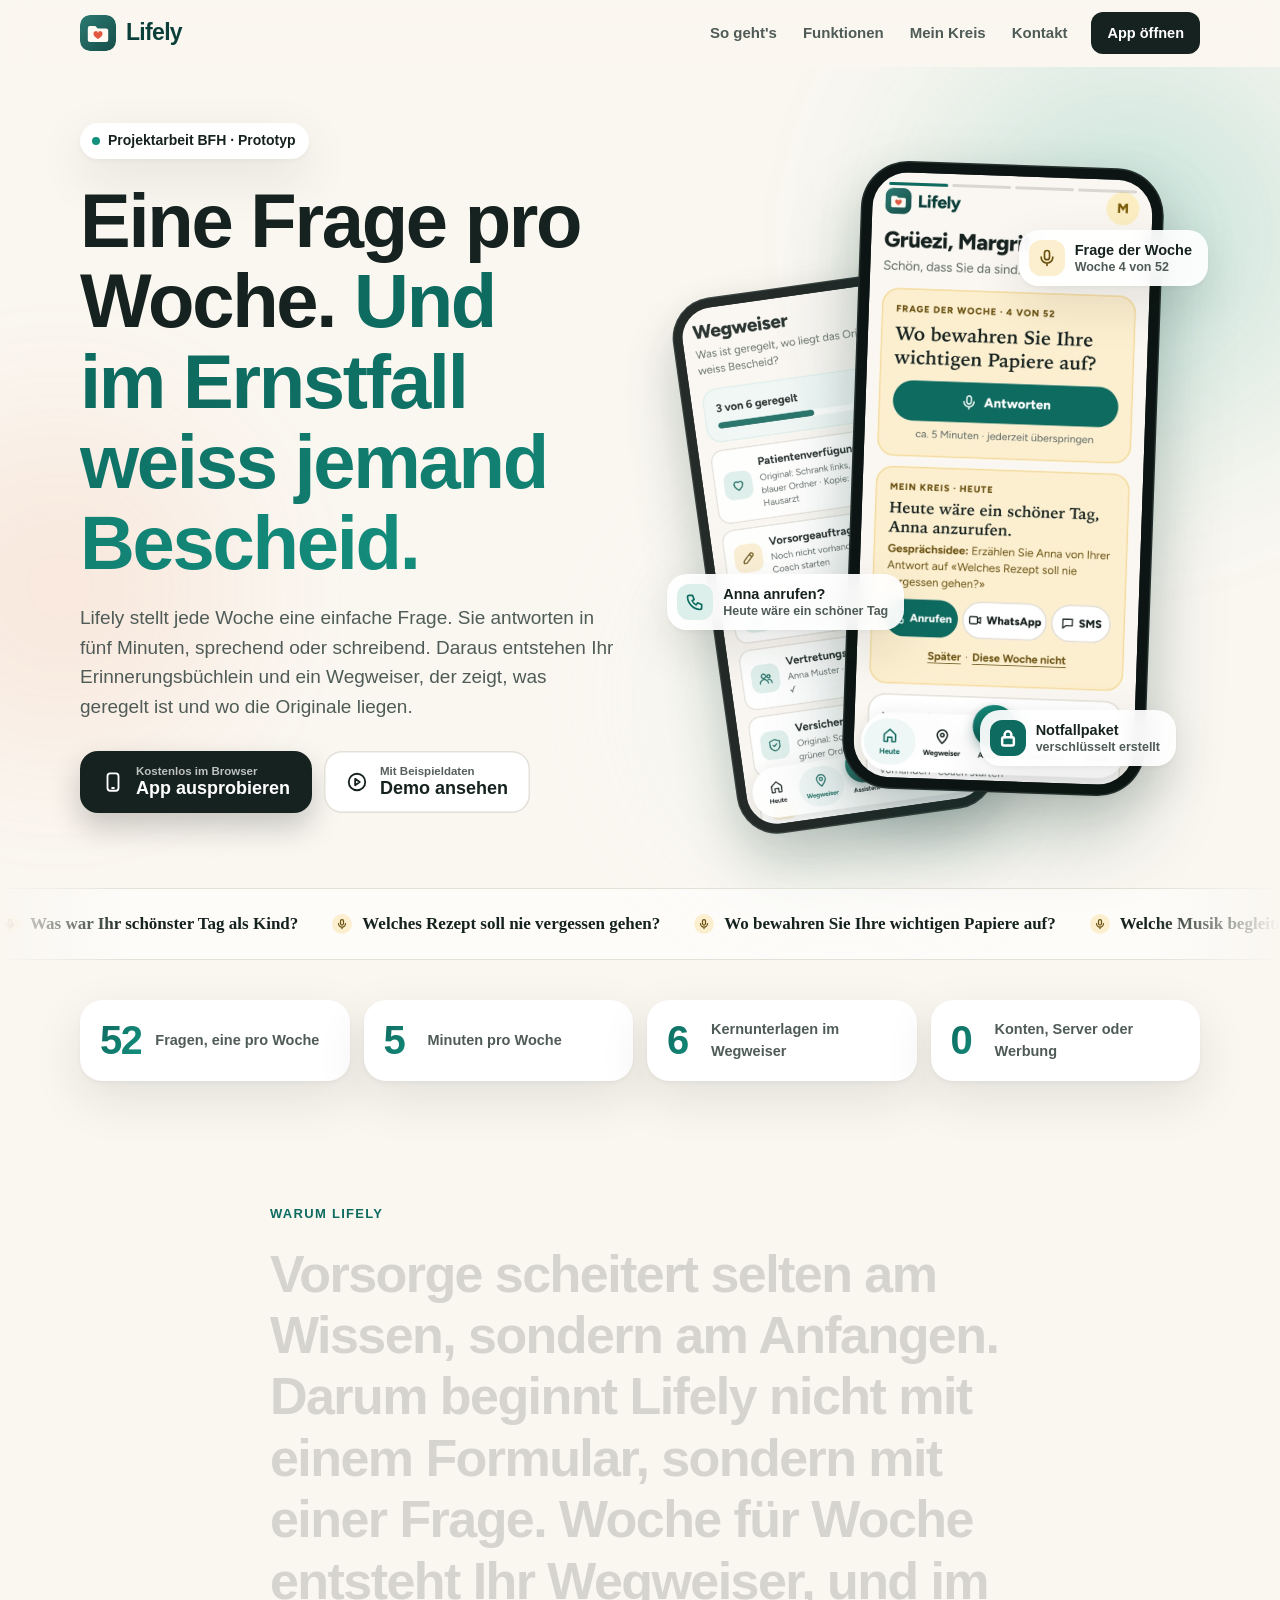
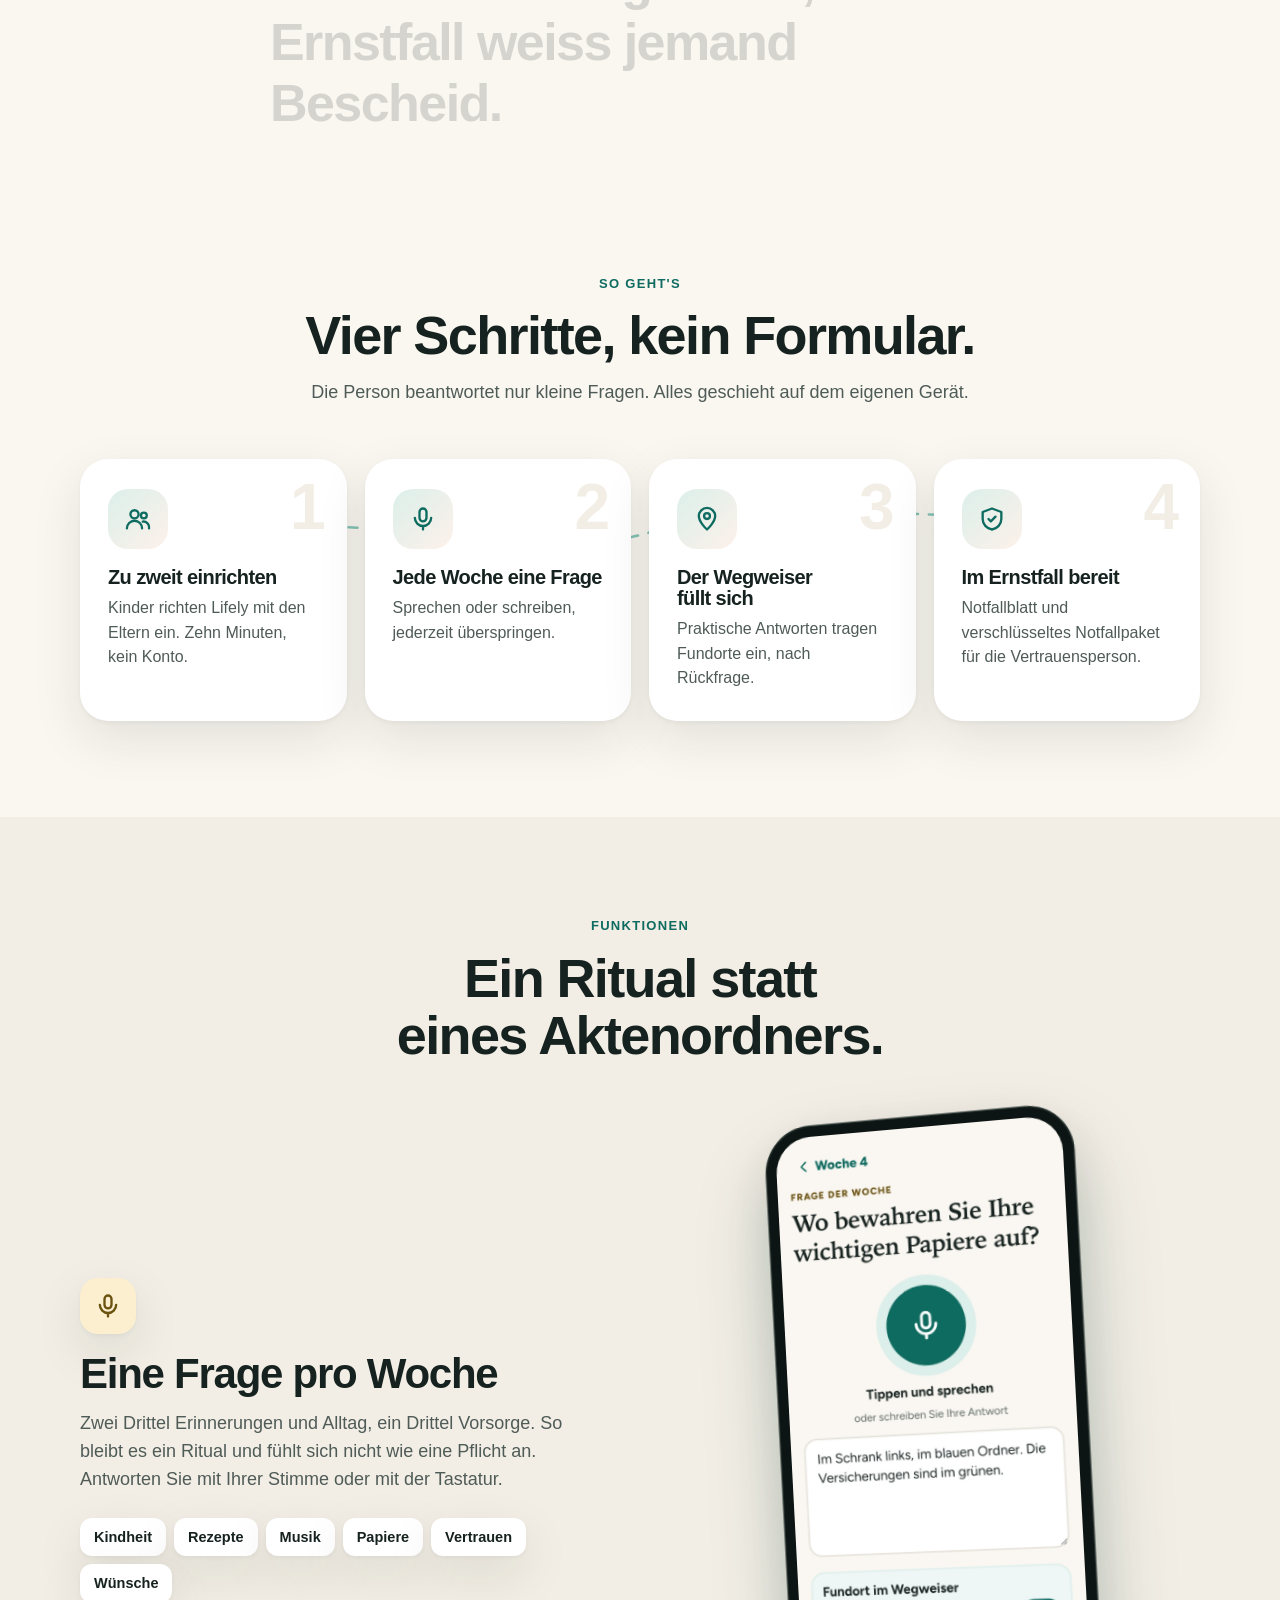
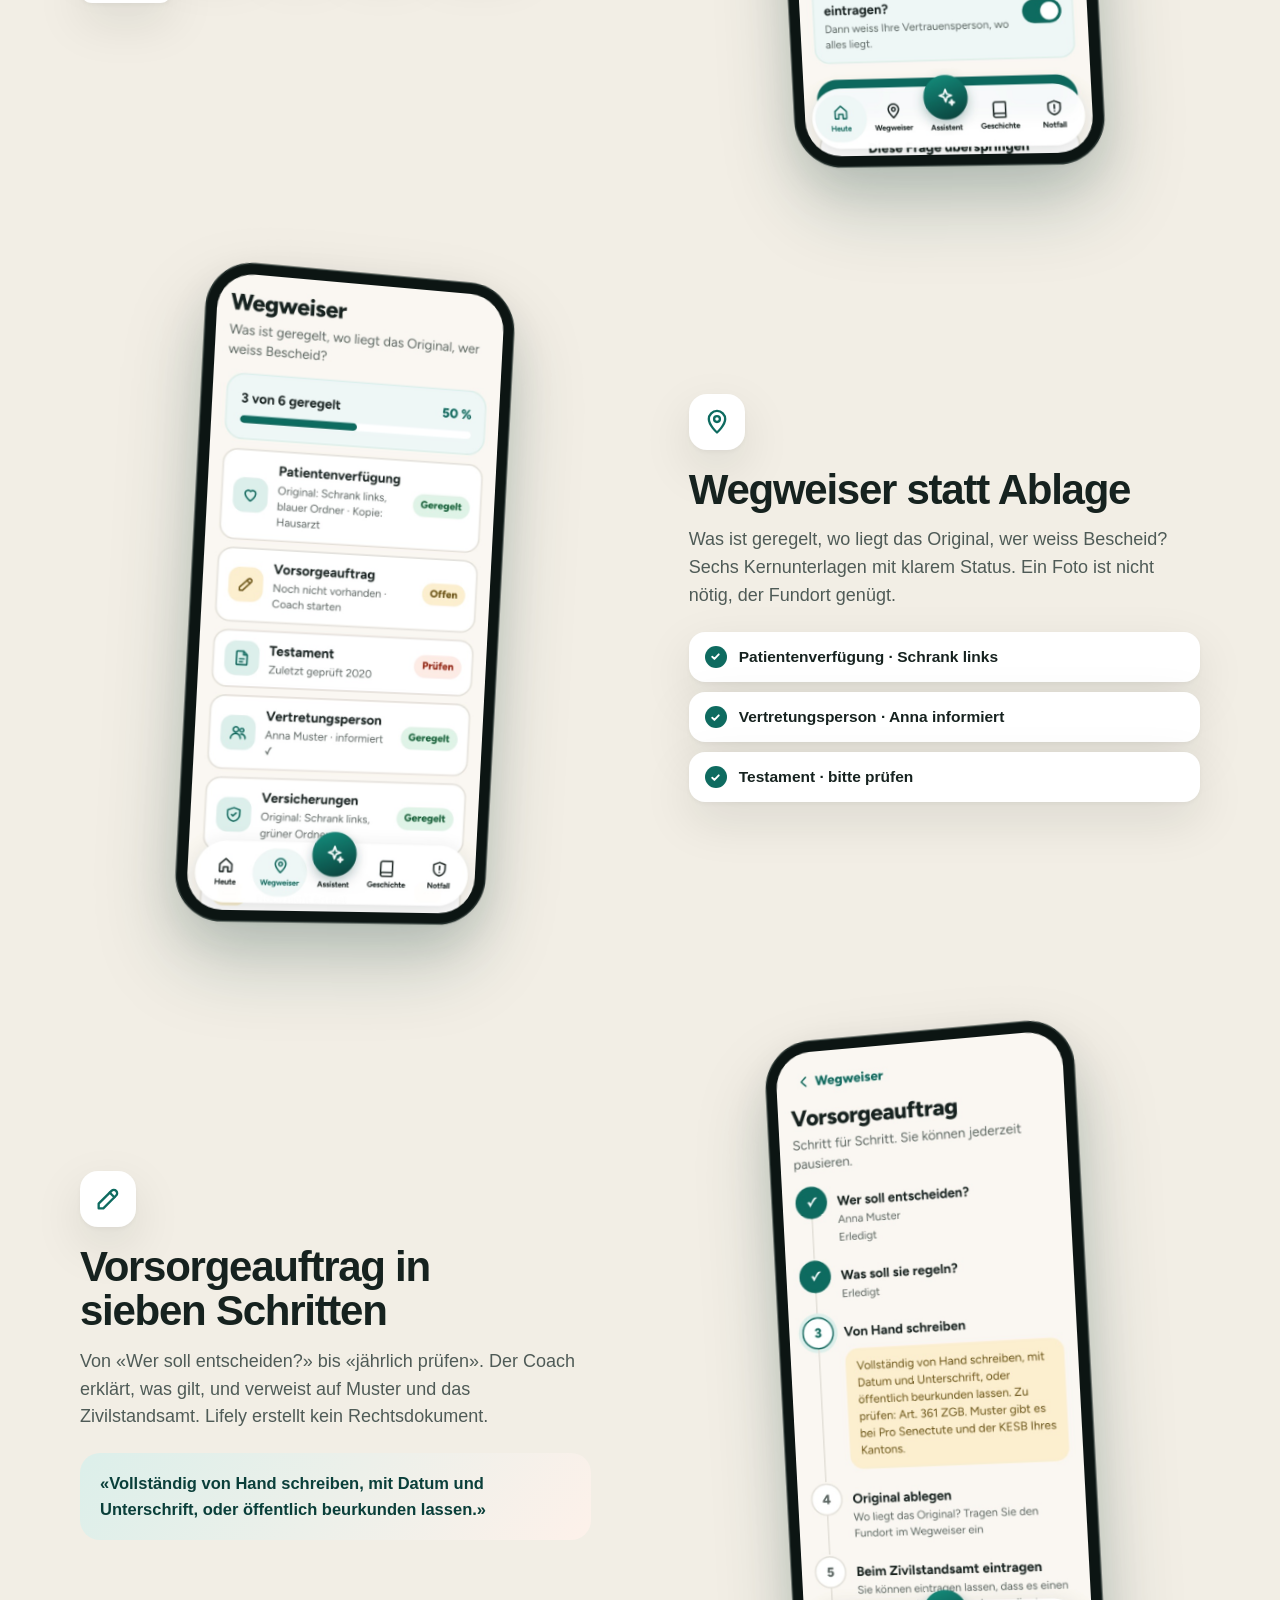
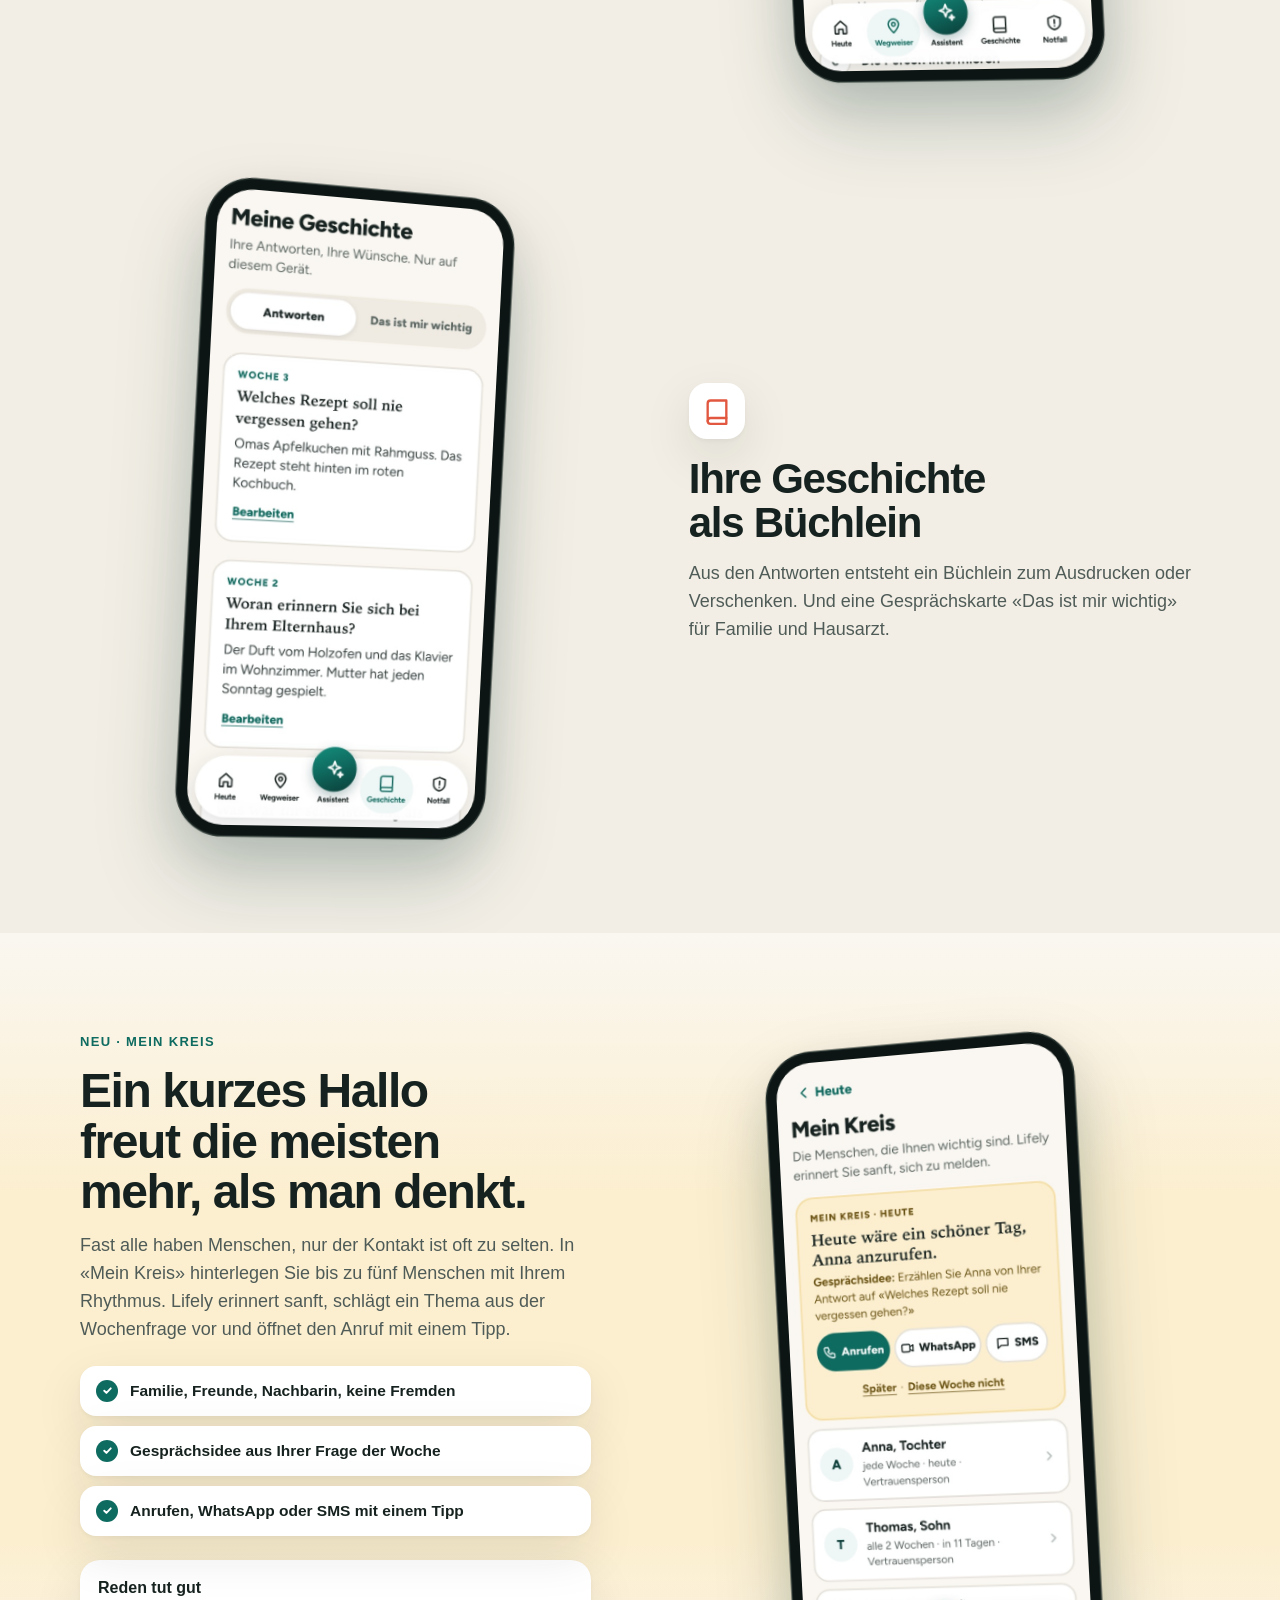
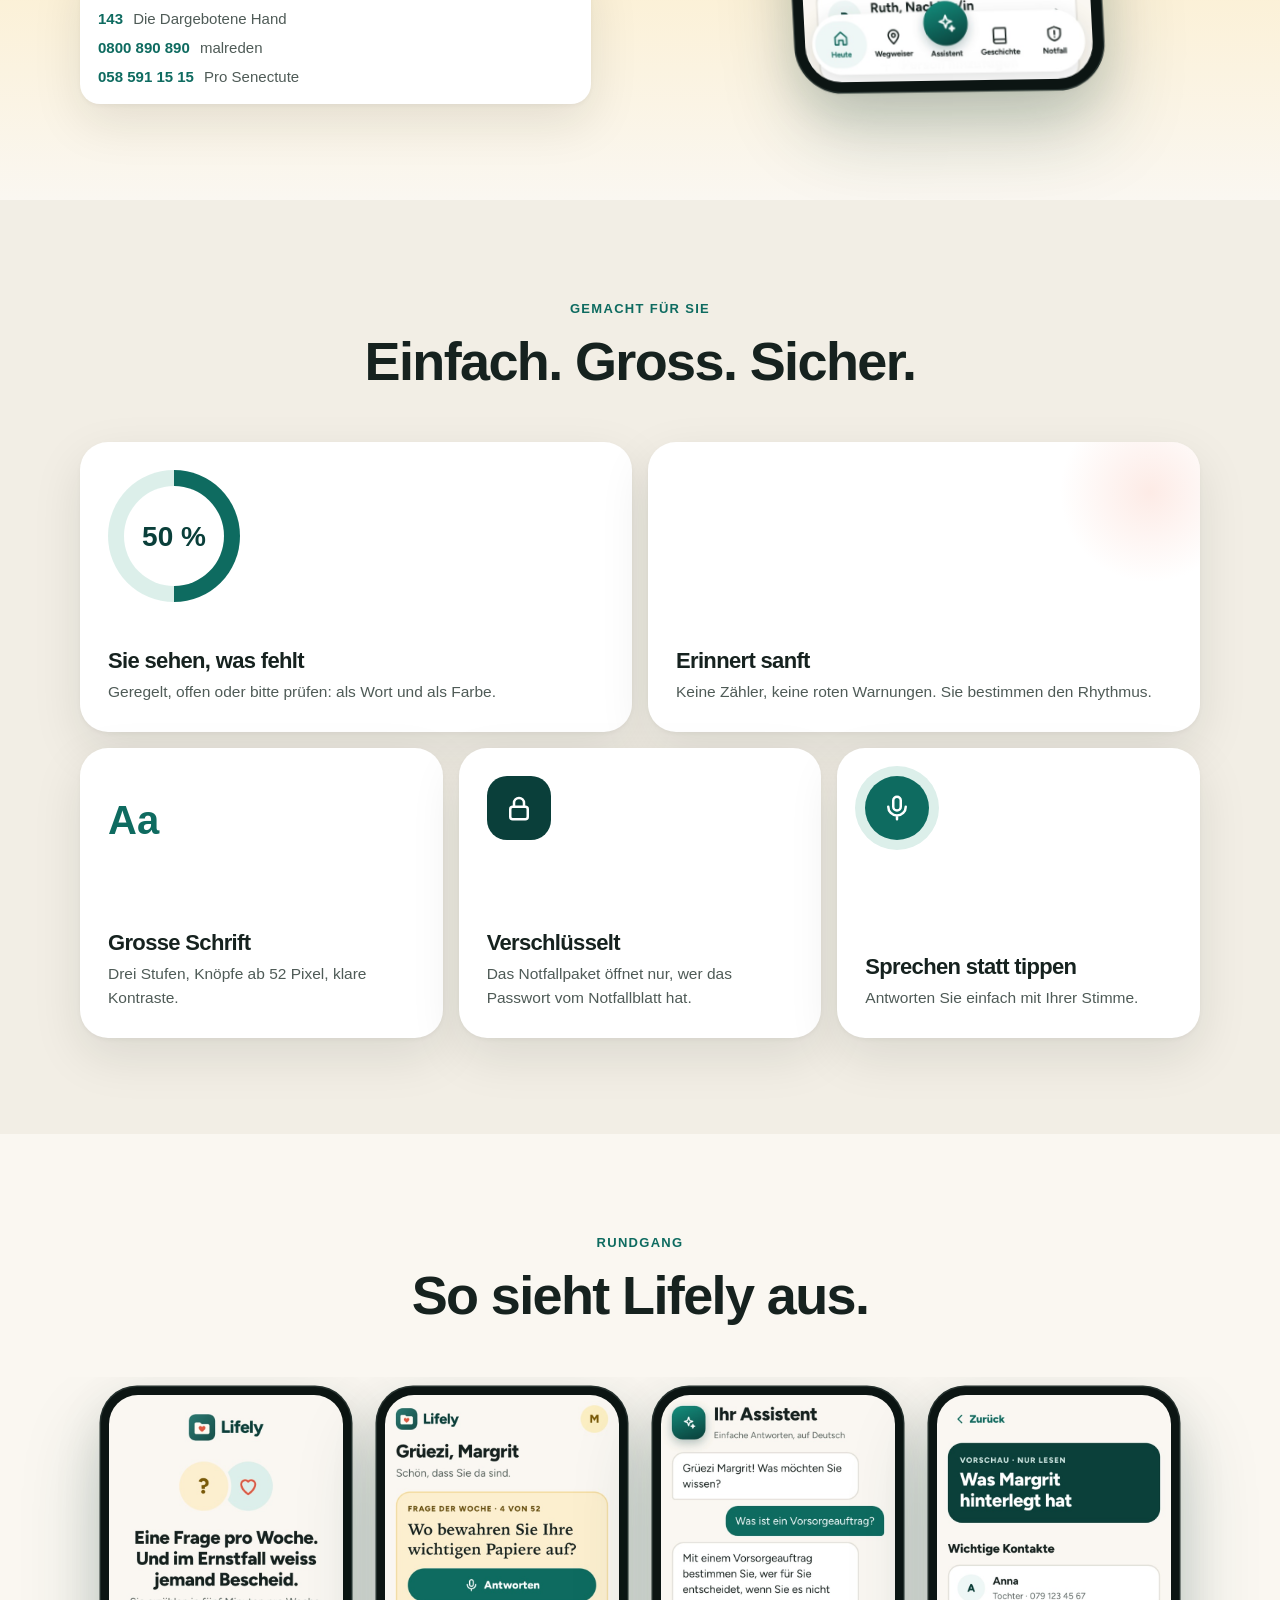
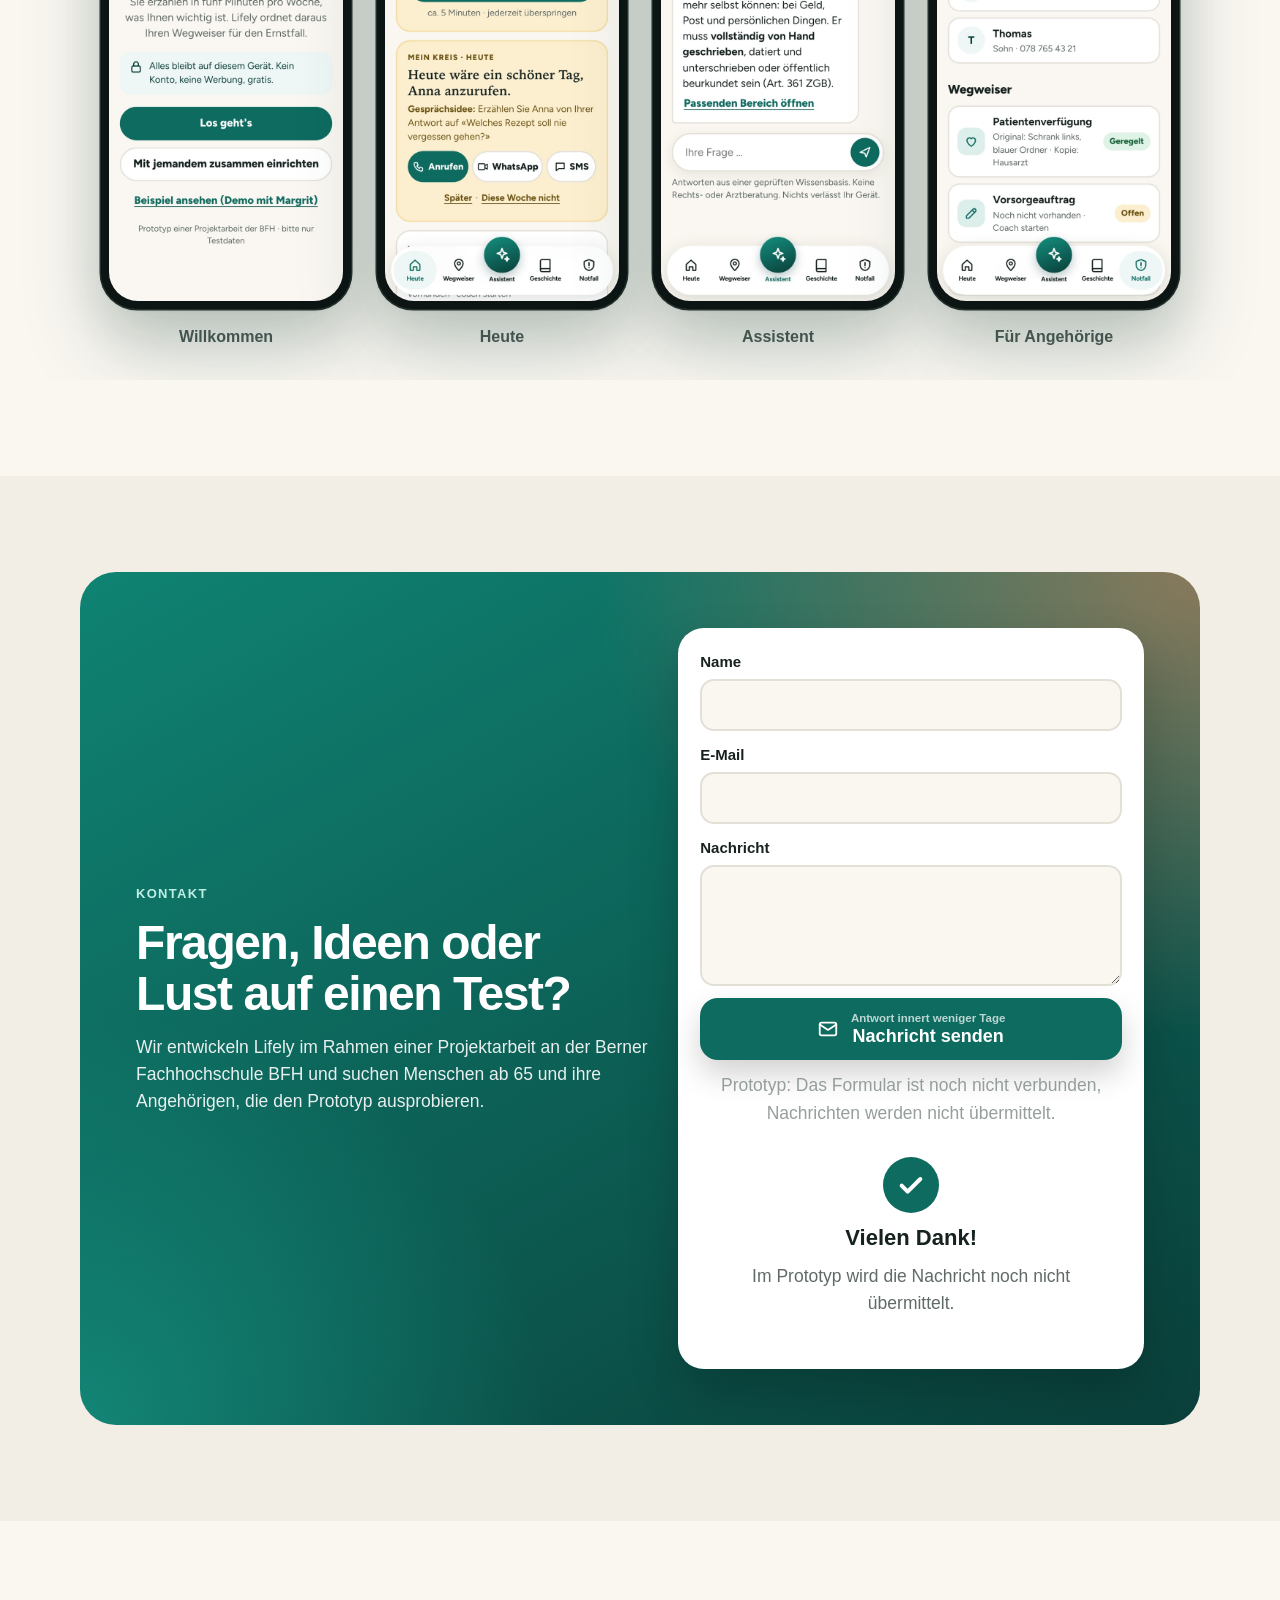
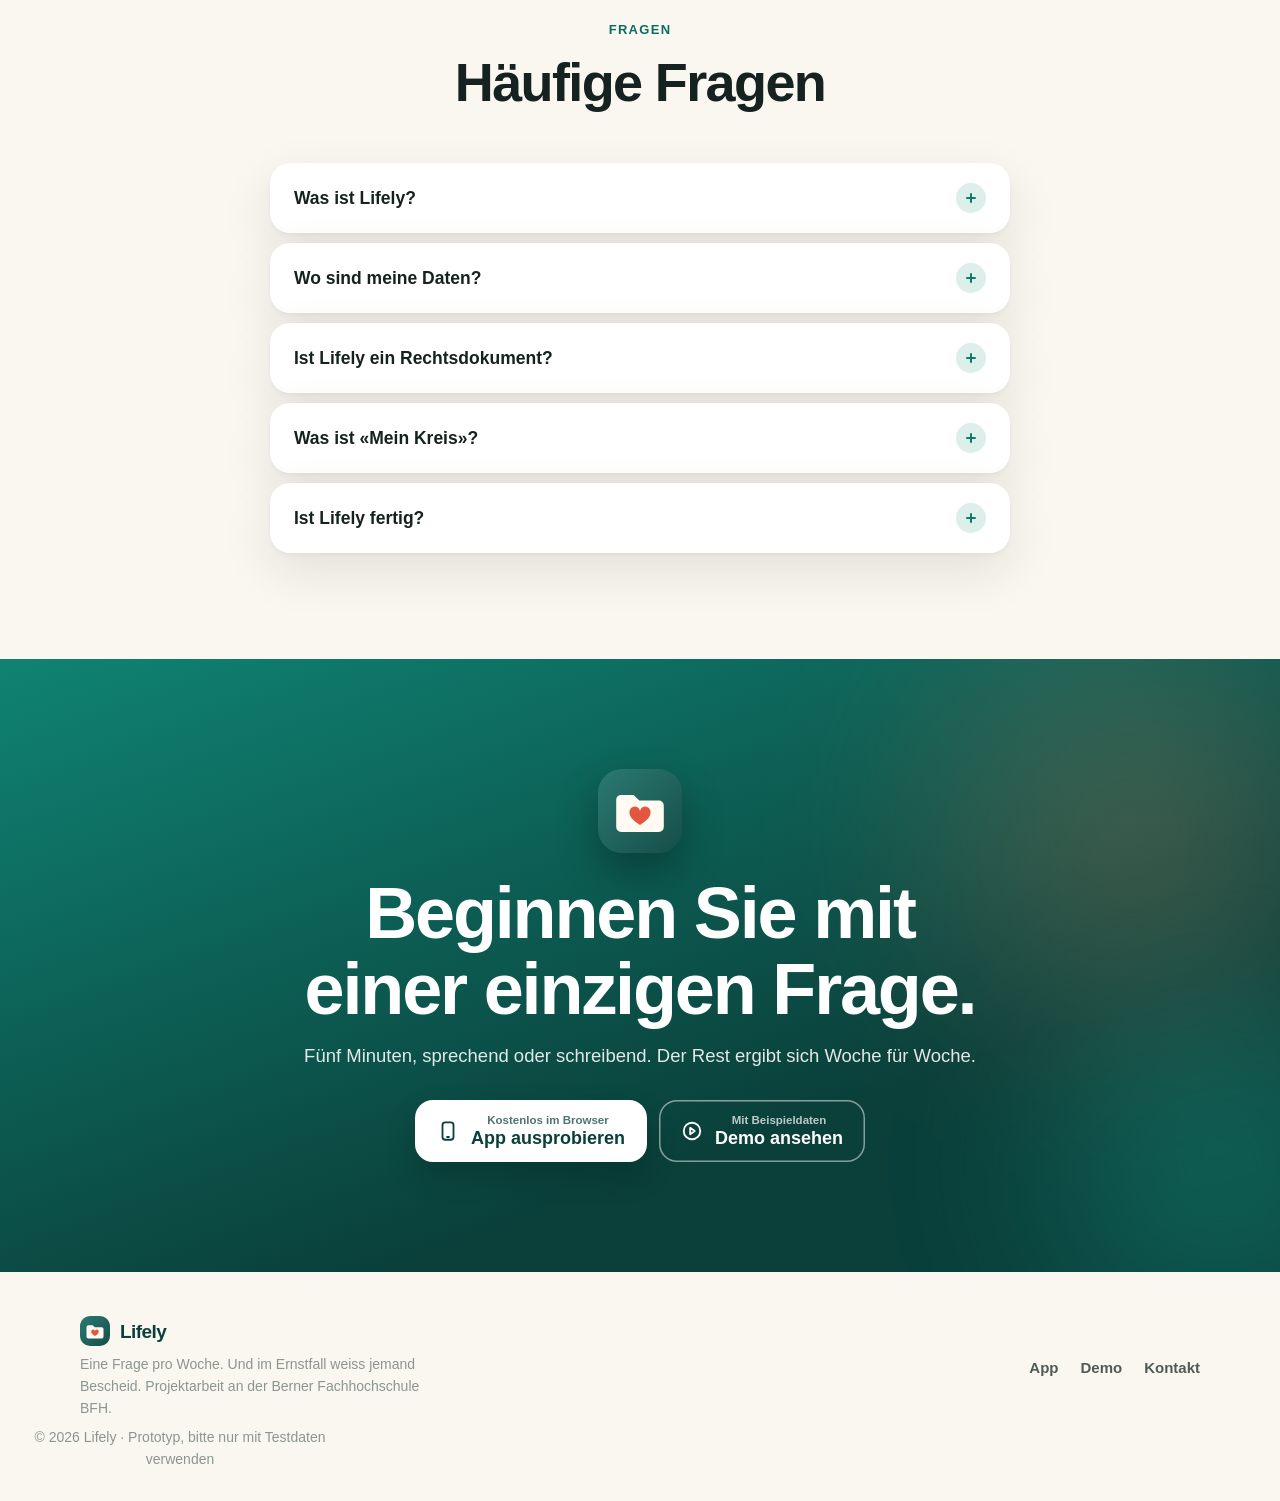
==== index.html @ 8966ad1e "Lifely 2.0: neue Landingpage und App nach Konzept 2.0 (Wochenfrage, Wegweiser, Mein Kreis, Notfallpa" ====
<!doctype html>
<html lang="de-CH">
<head>
  <meta charset="utf-8">
  <meta name="viewport" content="width=device-width, initial-scale=1, viewport-fit=cover">
  <meta name="theme-color" content="#faf7f1">
  <title>Lifely – Eine Frage pro Woche</title>
  <meta name="description" content="Lifely stellt jede Woche eine einfache Frage. Daraus entsteht ein Wegweiser für den Ernstfall. Alles bleibt auf Ihrem Gerät. Projektarbeit der Berner Fachhochschule BFH.">
  <meta property="og:title" content="Lifely – Eine Frage pro Woche. Und im Ernstfall weiss jemand Bescheid.">
  <meta property="og:description" content="Vorsorge als Wochenritual statt Aktenordner. Kein Konto, keine Cloud, gratis.">
  <meta property="og:image" content="https://icham135.github.io/lifely2/img/heute.jpg">
  <link rel="icon" href="logo.svg" type="image/svg+xml">
  <link rel="preload" href="figtree-latin.woff2" as="font" type="font/woff2" crossorigin>
  <link rel="stylesheet" href="landing.css?v=1">
  <link rel="stylesheet" href="extra.css?v=1">
  <script>document.documentElement.classList.add('js')</script>
</head>
<body>
  <svg width="0" height="0" style="position:absolute" aria-hidden="true">
    <symbol id="i-check" viewBox="0 0 24 24"><path d="M5 12.5l4.5 4.5L19 7.5"/></symbol>
    <symbol id="i-phone" viewBox="0 0 24 24"><rect x="6" y="2.5" width="12" height="19" rx="3"/><path d="M11 18.5h2"/></symbol>
    <symbol id="i-call" viewBox="0 0 24 24"><path d="M5 4h4l2 5-2.5 1.5a11 11 0 0 0 5 5L15 13l5 2v4a2 2 0 0 1-2 2A16 16 0 0 1 3 6a2 2 0 0 1 2-2"/></symbol>
    <symbol id="i-play" viewBox="0 0 24 24"><circle cx="12" cy="12" r="9"/><path d="M10 8.5l5 3.5-5 3.5z"/></symbol>
    <symbol id="i-mic" viewBox="0 0 24 24"><rect x="9" y="3" width="6" height="11" rx="3"/><path d="M5 11a7 7 0 0 0 14 0M12 18v3"/></symbol>
    <symbol id="i-pin" viewBox="0 0 24 24"><path d="M12 21s-7-6.2-7-11.5a7 7 0 0 1 14 0C19 14.8 12 21 12 21z"/><circle cx="12" cy="9.5" r="2.5"/></symbol>
    <symbol id="i-people" viewBox="0 0 24 24"><circle cx="9" cy="8" r="3.5"/><path d="M2.5 20a6.5 6.5 0 0 1 13 0"/><circle cx="17" cy="9" r="2.5"/><path d="M16 14.2a5 5 0 0 1 5.5 5.8"/></symbol>
    <symbol id="i-shield" viewBox="0 0 24 24"><path d="M12 3l8 3v6c0 4.5-3.4 8.2-8 9-4.6-.8-8-4.5-8-9V6z"/><path d="M9 12l2 2 4-4"/></symbol>
    <symbol id="i-lock" viewBox="0 0 24 24"><rect x="5" y="11" width="14" height="10" rx="2"/><path d="M8 11V8a4 4 0 0 1 8 0v3"/></symbol>
    <symbol id="i-book" viewBox="0 0 24 24"><path d="M4 5.5A2.5 2.5 0 0 1 6.5 3H20v15H6.5A2.5 2.5 0 0 0 4 20.5z"/><path d="M4 20.5A2.5 2.5 0 0 0 6.5 23H20v-5"/></symbol>
    <symbol id="i-pen" viewBox="0 0 24 24"><path d="M4 20h4L19 9a2.8 2.8 0 0 0-4-4L4 16z"/><path d="M13.5 6.5l4 4"/></symbol>
    <symbol id="i-heart" viewBox="0 0 24 24"><path d="M12 20s-7-4.4-7-10a4 4 0 0 1 7-2.6A4 4 0 0 1 19 10c0 5.6-7 10-7 10z"/></symbol>
    <symbol id="i-chat" viewBox="0 0 24 24"><path d="M4 5h16v11H9l-5 4z"/></symbol>
    <symbol id="i-mail" viewBox="0 0 24 24"><rect x="3" y="5" width="18" height="14" rx="2"/><path d="M3 7l9 6 9-6"/></symbol>
  </svg>

  <header class="nav" id="nav">
    <div class="wrap nav-in">
      <a class="logo" href="./"><img src="logo.svg" alt="" width="36" height="36">Lifely</a>
      <nav class="links" aria-label="Seitennavigation"><a href="#so-gehts">So geht's</a><a href="#funktionen">Funktionen</a><a href="#mein-kreis">Mein Kreis</a><a href="#kontakt">Kontakt</a></nav>
      <a class="btn small" href="app/">App öffnen</a>
    </div>
  </header>

  <main>
    <section class="hero">
      <div class="aurora" aria-hidden="true"><span></span><span></span><span></span></div>
      <div class="wrap hero-in">
        <div class="hero-text">
          <span class="badge rv"><span class="dot"></span> Projektarbeit BFH · Prototyp</span>
          <h1 class="split-words">Eine Frage pro Woche. <span class="grad">Und im Ernstfall weiss jemand Bescheid.</span></h1>
          <p class="lead rv">Lifely stellt jede Woche eine einfache Frage. Sie antworten in fünf Minuten, sprechend oder schreibend. Daraus entstehen Ihr Erinnerungsbüchlein und ein Wegweiser, der zeigt, was geregelt ist und wo die Originale liegen.</p>
          <div class="ctas rv">
            <a class="store dark" href="app/"><svg><use href="#i-phone"/></svg><span><small>Kostenlos im Browser</small>App ausprobieren</span></a>
            <a class="store ghost" href="app/?demo#heute"><svg><use href="#i-play"/></svg><span><small>Mit Beispieldaten</small>Demo ansehen</span></a>
          </div>
          <ul class="trust rv"><li><svg><use href="#i-check"/></svg>Kein Konto</li><li><svg><use href="#i-check"/></svg>Daten bleiben auf dem Gerät</li><li><svg><use href="#i-check"/></svg>Gratis</li></ul>
        </div>
        <div class="hero-art" aria-label="Lifely auf dem Handy">
          <div class="phone back" aria-hidden="true"><img src="img/wegweiser.jpg" alt="" width="640" height="1385"></div>
          <div class="phone main story" id="story">
            <div class="story-bars" aria-hidden="true"><i></i><i></i><i></i><i></i></div>
            <img class="on" src="img/heute.jpg" alt="Startseite mit der Frage der Woche" width="640" height="1385">
            <img src="img/frage.jpg" alt="Antwort sprechen oder schreiben" width="640" height="1385" loading="lazy">
            <img src="img/kreis.jpg" alt="Mein Kreis mit Gesprächsidee" width="640" height="1385" loading="lazy">
            <img src="img/notfall.jpg" alt="Notfall-Bereich mit Notfallpaket" width="640" height="1385" loading="lazy">
          </div>
          <div class="chip c1"><span class="chip-ic sunic"><svg><use href="#i-mic"/></svg></span><span><b>Frage der Woche</b><small>Woche 4 von 52</small></span></div>
          <div class="chip c2"><span class="chip-ic"><svg><use href="#i-call"/></svg></span><span><b>Anna anrufen?</b><small>Heute wäre ein schöner Tag</small></span></div>
          <div class="chip c3"><span class="chip-ic ok"><svg><use href="#i-lock"/></svg></span><span><b>Notfallpaket</b><small>verschlüsselt erstellt</small></span></div>
        </div>
      </div>
      <div class="marquee" aria-hidden="true"><div class="track q">
        <span>Was war Ihr schönster Tag als Kind?</span><span>Welches Rezept soll nie vergessen gehen?</span><span>Wo bewahren Sie Ihre wichtigen Papiere auf?</span><span>Welche Musik begleitet Sie schon Ihr ganzes Leben?</span><span>Wem würden Sie vertrauen?</span><span>Was gibt Ihnen Kraft?</span>
        <span>Was war Ihr schönster Tag als Kind?</span><span>Welches Rezept soll nie vergessen gehen?</span><span>Wo bewahren Sie Ihre wichtigen Papiere auf?</span><span>Welche Musik begleitet Sie schon Ihr ganzes Leben?</span><span>Wem würden Sie vertrauen?</span><span>Was gibt Ihnen Kraft?</span>
      </div></div>
    </section>

    <section class="strip">
      <div class="wrap strip-in">
        <div class="rv"><b class="count" data-to="52">52</b><span>Fragen, eine pro Woche</span></div>
        <div class="rv"><b class="count" data-to="5">5</b><span>Minuten pro Woche</span></div>
        <div class="rv"><b class="count" data-to="6">6</b><span>Kernunterlagen im Wegweiser</span></div>
        <div class="rv"><b>0</b><span>Konten, Server oder Werbung</span></div>
      </div>
    </section>

    <section class="statement">
      <div class="wrap narrow">
        <p class="kicker rv">Warum Lifely</p>
        <p class="fill" id="fill">Vorsorge scheitert selten am Wissen, sondern am Anfangen. Darum beginnt Lifely nicht mit einem Formular, sondern mit einer Frage. Woche für Woche entsteht Ihr Wegweiser, und im Ernstfall weiss jemand Bescheid.</p>
      </div>
    </section>

    <section class="section" id="so-gehts">
      <div class="wrap">
        <div class="head rv"><span class="kicker">So geht's</span><h2>Vier Schritte, kein Formular.</h2><p>Die Person beantwortet nur kleine Fragen. Alles geschieht auf dem eigenen Gerät.</p></div>
        <div class="steps four">
          <svg class="connector" viewBox="0 0 1000 40" preserveAspectRatio="none" aria-hidden="true"><path d="M60 20 C 300 -10, 400 50, 500 20 S 760 -10, 940 20"/></svg>
          <article class="step rv"><span class="num">1</span><span class="step-ic"><svg><use href="#i-people"/></svg></span><h3>Zu zweit einrichten</h3><p>Kinder richten Lifely mit den Eltern ein. Zehn Minuten, kein Konto.</p></article>
          <article class="step rv"><span class="num">2</span><span class="step-ic"><svg><use href="#i-mic"/></svg></span><h3>Jede Woche eine Frage</h3><p>Sprechen oder schreiben, jederzeit überspringen.</p></article>
          <article class="step rv"><span class="num">3</span><span class="step-ic"><svg><use href="#i-pin"/></svg></span><h3>Der Wegweiser füllt sich</h3><p>Praktische Antworten tragen Fundorte ein, nach Rückfrage.</p></article>
          <article class="step rv"><span class="num">4</span><span class="step-ic"><svg><use href="#i-shield"/></svg></span><h3>Im Ernstfall bereit</h3><p>Notfallblatt und verschlüsseltes Notfallpaket für die Vertrauensperson.</p></article>
        </div>
      </div>
    </section>

    <section class="section alt" id="funktionen">
      <div class="wrap">
        <div class="head rv"><span class="kicker">Funktionen</span><h2>Ein Ritual statt eines Aktenordners.</h2></div>
        <div class="split">
          <div class="split-text rv"><span class="tag-ic sunic"><svg><use href="#i-mic"/></svg></span><h3>Eine Frage pro Woche</h3>
            <p>Zwei Drittel Erinnerungen und Alltag, ein Drittel Vorsorge. So bleibt es ein Ritual und fühlt sich nicht wie eine Pflicht an. Antworten Sie mit Ihrer Stimme oder mit der Tastatur.</p>
            <div class="tags"><span>Kindheit</span><span>Rezepte</span><span>Musik</span><span>Papiere</span><span>Vertrauen</span><span>Wünsche</span></div></div>
          <div class="split-art rv"><div class="phone tilt-r"><img src="img/frage.jpg" alt="Frage der Woche beantworten" width="640" height="1385" loading="lazy"></div></div>
        </div>
        <div class="split rev">
          <div class="split-art rv"><div class="phone tilt-l"><img src="img/wegweiser.jpg" alt="Wegweiser mit Status" width="640" height="1385" loading="lazy"></div></div>
          <div class="split-text rv"><span class="tag-ic"><svg><use href="#i-pin"/></svg></span><h3>Wegweiser statt Ablage</h3>
            <p>Was ist geregelt, wo liegt das Original, wer weiss Bescheid? Sechs Kernunterlagen mit klarem Status. Ein Foto ist nicht nötig, der Fundort genügt.</p>
            <ul class="mini-list"><li>Patientenverfügung · Schrank links</li><li>Vertretungsperson · Anna informiert</li><li>Testament · bitte prüfen</li></ul></div>
        </div>
        <div class="split">
          <div class="split-text rv"><span class="tag-ic"><svg><use href="#i-pen"/></svg></span><h3>Vorsorgeauftrag in sieben Schritten</h3>
            <p>Von «Wer soll entscheiden?» bis «jährlich prüfen». Der Coach erklärt, was gilt, und verweist auf Muster und das Zivilstandsamt. Lifely erstellt kein Rechtsdokument.</p>
            <div class="callout">«Vollständig von Hand schreiben, mit Datum und Unterschrift, oder öffentlich beurkunden lassen.»</div></div>
          <div class="split-art rv"><div class="phone tilt-r"><img src="img/coach.jpg" alt="Vorsorgeauftrag-Coach" width="640" height="1385" loading="lazy"></div></div>
        </div>
        <div class="split rev">
          <div class="split-art rv"><div class="phone tilt-l"><img src="img/geschichte.jpg" alt="Meine Geschichte mit Büchlein" width="640" height="1385" loading="lazy"></div></div>
          <div class="split-text rv"><span class="tag-ic coral"><svg><use href="#i-book"/></svg></span><h3>Ihre Geschichte als Büchlein</h3>
            <p>Aus den Antworten entsteht ein Büchlein zum Ausdrucken oder Verschenken. Und eine Gesprächskarte «Das ist mir wichtig» für Familie und Hausarzt.</p></div>
        </div>
      </div>
    </section>

    <section class="section kreis" id="mein-kreis">
      <div class="wrap">
        <div class="split">
          <div class="split-text rv"><span class="kicker">Neu · Mein Kreis</span><h3 class="big">Ein kurzes Hallo freut die meisten mehr, als man denkt.</h3>
            <p>Fast alle haben Menschen, nur der Kontakt ist oft zu selten. In «Mein Kreis» hinterlegen Sie bis zu fünf Menschen mit Ihrem Rhythmus. Lifely erinnert sanft, schlägt ein Thema aus der Wochenfrage vor und öffnet den Anruf mit einem Tipp.</p>
            <ul class="mini-list"><li>Familie, Freunde, Nachbarin, keine Fremden</li><li>Gesprächsidee aus Ihrer Frage der Woche</li><li>Anrufen, WhatsApp oder SMS mit einem Tipp</li></ul>
            <div class="helpline"><b>Reden tut gut</b><span><a href="tel:143">143</a> Die Dargebotene Hand</span><span><a href="tel:0800890890">0800 890 890</a> malreden</span><span><a href="tel:0585911515">058 591 15 15</a> Pro Senectute</span></div></div>
          <div class="split-art rv"><div class="phone tilt-r"><img src="img/kreis.jpg" alt="Mein Kreis mit Erinnerung an Anna" width="640" height="1385" loading="lazy"></div></div>
        </div>
      </div>
    </section>

    <section class="section alt">
      <div class="wrap">
        <div class="head rv"><span class="kicker">Gemacht für Sie</span><h2>Einfach. Gross. Sicher.</h2></div>
        <div class="bento">
          <article class="tile t-ring rv"><div class="ring" id="ring" data-to="50" style="--p:0"><span id="ringNum">0 %</span></div><h3>Sie sehen, was fehlt</h3><p>Geregelt, offen oder bitte prüfen: als Wort und als Farbe.</p></article>
          <article class="tile t-bell rv"><div class="notif"><img src="logo.svg" alt="" width="34" height="34"><span><b>Lifely</b><small>Heute wäre ein schöner Tag, Anna anzurufen.</small></span></div><h3>Erinnert sanft</h3><p>Keine Zähler, keine roten Warnungen. Sie bestimmen den Rhythmus.</p></article>
          <article class="tile t-lang rv"><div class="aa" aria-hidden="true">Aa</div><h3>Grosse Schrift</h3><p>Drei Stufen, Knöpfe ab 52 Pixel, klare Kontraste.</p></article>
          <article class="tile t-size rv"><div class="lockbox" aria-hidden="true"><svg><use href="#i-lock"/></svg></div><h3>Verschlüsselt</h3><p>Das Notfallpaket öffnet nur, wer das Passwort vom Notfallblatt hat.</p></article>
          <article class="tile t-lock rv"><div class="micbox" aria-hidden="true"><svg><use href="#i-mic"/></svg></div><h3>Sprechen statt tippen</h3><p>Antworten Sie einfach mit Ihrer Stimme.</p></article>
        </div>
      </div>
    </section>

    <section class="section">
      <div class="wrap"><div class="head rv"><span class="kicker">Rundgang</span><h2>So sieht Lifely aus.</h2></div></div>
      <div class="gallery" tabindex="0" aria-label="Bildschirme der App">
        <figure class="rv"><div class="phone"><img src="img/willkommen.jpg" alt="Willkommen" width="640" height="1385" loading="lazy"></div><figcaption>Willkommen</figcaption></figure>
        <figure class="rv"><div class="phone"><img src="img/heute.jpg" alt="Heute" width="640" height="1385" loading="lazy"></div><figcaption>Heute</figcaption></figure>
        <figure class="rv"><div class="phone"><img src="img/assistent.jpg" alt="Assistent" width="640" height="1385" loading="lazy"></div><figcaption>Assistent</figcaption></figure>
        <figure class="rv"><div class="phone"><img src="img/ansicht.jpg" alt="Ansicht für Angehörige" width="640" height="1385" loading="lazy"></div><figcaption>Für Angehörige</figcaption></figure>
      </div>
    </section>

    <section class="section alt" id="kontakt">
      <div class="wrap">
        <div class="survey-card rv">
          <div class="survey-text">
            <span class="kicker light">Kontakt</span>
            <h2>Fragen, Ideen oder Lust auf einen Test?</h2>
            <p>Wir entwickeln Lifely im Rahmen einer Projektarbeit an der Berner Fachhochschule BFH und suchen Menschen ab 65 und ihre Angehörigen, die den Prototyp ausprobieren.</p>
          </div>
          <div class="contact">
            <form id="kontakt-form" novalidate>
              <label>Name<input name="name" required autocomplete="name"></label>
              <label>E-Mail<input name="email" type="email" required autocomplete="email"></label>
              <label>Nachricht<textarea name="msg" rows="4" required></textarea></label>
              <button class="store light" type="submit"><svg><use href="#i-mail"/></svg><span><small>Antwort innert weniger Tage</small>Nachricht senden</span></button>
              <p class="form-note">Prototyp: Das Formular ist noch nicht verbunden, Nachrichten werden nicht übermittelt.</p>
            </form>
            <div id="kontakt-ok" class="contact-ok" hidden><svg><use href="#i-check"/></svg><b>Vielen Dank!</b><p>Im Prototyp wird die Nachricht noch nicht übermittelt.</p></div>
          </div>
        </div>
      </div>
    </section>

    <section class="section" id="fragen">
      <div class="wrap narrow">
        <div class="head rv"><span class="kicker">Fragen</span><h2>Häufige Fragen</h2></div>
        <details class="rv"><summary>Was ist Lifely?</summary><div class="ans"><p>Ein Wegweiser für den Ernstfall, der als Wochenfrage beginnt. Sie erzählen in fünf Minuten pro Woche, was Ihnen wichtig ist, und Lifely zeigt, was geregelt ist und wo die Originale liegen.</p></div></details>
        <details class="rv"><summary>Wo sind meine Daten?</summary><div class="ans"><p>Nur auf Ihrem Gerät. Lifely hat kein Konto, keine Cloud und keinen Server. Für den Ernstfall erstellen Sie ein verschlüsseltes Notfallpaket, das nur mit dem Passwort vom Notfallblatt geöffnet werden kann.</p></div></details>
        <details class="rv"><summary>Ist Lifely ein Rechtsdokument?</summary><div class="ans"><p>Nein. Lifely ist ein Wegweiser und ersetzt keine Beratung, kein Register und kein Notariat. Der Vorsorgeauftrag-Coach erklärt die Schritte, das Dokument schreiben Sie selbst von Hand.</p></div></details>
        <details class="rv"><summary>Was ist «Mein Kreis»?</summary><div class="ans"><p>Sie hinterlegen bis zu fünf Menschen aus Ihrem Umfeld mit einem Rhythmus. Lifely erinnert sanft, sich zu melden, und schlägt ein Gesprächsthema vor. Es gibt keine Gespräche mit Fremden.</p></div></details>
        <details class="rv"><summary>Ist Lifely fertig?</summary><div class="ans"><p>Nein, Lifely ist ein Prototyp aus einer Projektarbeit an der BFH (Modul EBDS). Bitte nur mit Testdaten verwenden. Weitere Sprachen folgen.</p></div></details>
      </div>
    </section>

    <section class="final">
      <div class="aurora dark" aria-hidden="true"><span></span><span></span></div>
      <div class="wrap final-in rv">
        <img src="logo.svg" alt="" width="84" height="84">
        <h2>Beginnen Sie mit<br>einer einzigen Frage.</h2>
        <p>Fünf Minuten, sprechend oder schreibend. Der Rest ergibt sich Woche für Woche.</p>
        <div class="ctas center"><a class="store light" href="app/"><svg><use href="#i-phone"/></svg><span><small>Kostenlos im Browser</small>App ausprobieren</span></a><a class="store outline" href="app/?demo#heute"><svg><use href="#i-play"/></svg><span><small>Mit Beispieldaten</small>Demo ansehen</span></a></div>
      </div>
    </section>
  </main>

  <footer class="foot">
    <div class="wrap foot-in">
      <div><a class="logo small" href="./"><img src="logo.svg" alt="" width="30" height="30">Lifely</a><p>Eine Frage pro Woche. Und im Ernstfall weiss jemand Bescheid. Projektarbeit an der Berner Fachhochschule BFH.</p></div>
      <nav aria-label="Fusszeile"><a href="app/">App</a><a href="app/?demo#heute">Demo</a><a href="#kontakt">Kontakt</a></nav>
    </div>
    <p class="copy">© 2026 Lifely · Prototyp, bitte nur mit Testdaten verwenden</p>
  </footer>
  <script src="landing.js?v=1"></script>
</body>
</html>
---- landing.css ----
/* Lifely 2.0 – Landingpage. Aufbau wie Lifely 1 (Brained/Coconote-Mischung), Farben aus dem App-Konzept 2.0. */
@font-face { font-family: 'Figtree'; src: url('figtree-latin.woff2') format('woff2'); font-weight: 400 800; font-display: swap; }
:root {
  --bg: #faf7f1; --surface: #ffffff; --surface-2: #f2eee5; --ink: #16221f; --ink-2: #4f5b57; --ink-3: #8b9591; --line: #e3e0d8;
  --brand: #0e6b60; --brand-2: #14907f; --deep: #0a3f3a; --coral: #e2573f; --coral-2: #f2b33d; --tint: #dcefea; --coral-soft: #fdebe6; --sun: #f2b33d; --sun1: #fcefd0;
  --shadow: 0 2px 4px rgba(16,25,23,.04), 0 18px 50px rgba(16,25,23,.10);
  --ease: cubic-bezier(.2,.8,.2,1);
  color-scheme: light;
}
* { box-sizing: border-box; }
html { scroll-behavior: smooth; }
body { margin: 0; font-family: 'Figtree', -apple-system, 'Segoe UI', Roboto, Arial, sans-serif; color: var(--ink); background: var(--bg); -webkit-font-smoothing: antialiased; line-height: 1.55; overflow-x: hidden; }
img { max-width: 100%; display: block; }
a { color: inherit; }
svg { width: 22px; height: 22px; fill: none; stroke: currentColor; stroke-width: 2; stroke-linecap: round; stroke-linejoin: round; flex: none; }
:focus-visible { outline: 3px solid var(--coral); outline-offset: 3px; border-radius: 8px; }
h1, h2, h3 { margin: 0; letter-spacing: -.03em; line-height: 1.06; text-wrap: balance; }
p { margin: 0; }
.wrap { max-width: 1160px; margin: 0 auto; padding: 0 20px; }
.narrow { max-width: 780px; }
.grad { background: linear-gradient(100deg, var(--brand) 10%, var(--brand-2) 55%, var(--coral-2)); background-size: 200% 100%; -webkit-background-clip: text; background-clip: text; color: transparent; animation: sheen 8s ease-in-out infinite; }
@keyframes sheen { 50% { background-position: 100% 0; } }

/* ---------- Navigation ---------- */
.nav { position: sticky; top: 0; z-index: 30; background: color-mix(in srgb, var(--bg) 80%, transparent); backdrop-filter: blur(16px) saturate(1.4); -webkit-backdrop-filter: blur(16px) saturate(1.4); border-bottom: 1px solid transparent; transition: border-color .3s, box-shadow .3s; }
.nav.scrolled { border-color: var(--line); box-shadow: 0 6px 24px rgba(16,25,23,.06); }
.nav-in { display: flex; align-items: center; gap: 24px; height: 66px; }
.logo { display: flex; align-items: center; gap: 10px; font-weight: 800; font-size: 23px; letter-spacing: -.03em; text-decoration: none; color: var(--deep); }
.logo img { border-radius: 10px; }
.logo.small { font-size: 19px; }
.links { display: flex; gap: 26px; margin-left: auto; }
.links a { text-decoration: none; font-weight: 600; font-size: 15px; color: var(--ink-2); position: relative; }
.links a::after { content: ""; position: absolute; left: 0; right: 0; bottom: -4px; height: 2px; background: var(--brand); transform: scaleX(0); transition: transform .3s var(--ease); }
.links a:hover { color: var(--ink); }
.links a:hover::after { transform: scaleX(1); }
.btn { display: inline-flex; align-items: center; justify-content: center; height: 46px; padding: 0 20px; border-radius: 14px; background: var(--ink); color: #fff; font-weight: 800; text-decoration: none; transition: transform .2s var(--ease), box-shadow .2s; }
.btn:hover { transform: translateY(-1px); box-shadow: 0 10px 24px rgba(16,25,23,.2); }
.btn.small { height: 42px; padding: 0 16px; font-size: 14.5px; border-radius: 12px; }

/* ---------- Hero ---------- */
.hero { position: relative; padding: 56px 0 0; overflow: hidden; }
.aurora { position: absolute; inset: 0; pointer-events: none; overflow: hidden; }
.aurora span { position: absolute; border-radius: 50%; filter: blur(60px); opacity: .55; animation: drift 18s ease-in-out infinite; }
.aurora span:nth-child(1) { width: 620px; height: 620px; right: -160px; top: -140px; background: radial-gradient(closest-side, rgba(23,160,141,.45), transparent); }
.aurora span:nth-child(2) { width: 520px; height: 520px; left: -200px; top: 260px; background: radial-gradient(closest-side, rgba(240,138,93,.32), transparent); animation-delay: -6s; animation-duration: 22s; }
.aurora span:nth-child(3) { width: 420px; height: 420px; right: 18%; top: 420px; background: radial-gradient(closest-side, rgba(220,239,235,.9), transparent); animation-delay: -11s; }
@keyframes drift { 33% { transform: translate(40px, 30px) scale(1.08); } 66% { transform: translate(-30px, 20px) scale(.94); } }
.hero-in { position: relative; display: grid; grid-template-columns: 1.05fr 1fr; gap: 40px; align-items: center; }
.badge { display: inline-flex; gap: 8px; align-items: center; padding: 7px 14px 7px 12px; border-radius: 999px; background: var(--surface); box-shadow: var(--shadow); font-weight: 700; font-size: 14px; }
.badge .dot { width: 8px; height: 8px; border-radius: 50%; background: var(--brand-2); box-shadow: 0 0 0 0 rgba(23,160,141,.6); animation: ping 2s infinite; }
@keyframes ping { 70% { box-shadow: 0 0 0 9px rgba(23,160,141,0); } 100% { box-shadow: 0 0 0 0 rgba(23,160,141,0); } }
.hero h1 { font-size: clamp(46px, 7vw, 86px); font-weight: 800; margin: 22px 0 20px; }
.split-words .w { display: inline-block; opacity: 0; transform: translateY(.45em) rotate(2deg); filter: blur(6px); transition: opacity .8s var(--ease), transform .8s var(--ease), filter .8s var(--ease); transition-delay: calc(var(--i) * 90ms + 100ms); }
.split-words.go .w { opacity: 1; transform: none; filter: none; }
.lead { font-size: 19px; color: var(--ink-2); max-width: 540px; }
.ctas { display: flex; gap: 12px; flex-wrap: wrap; margin-top: 30px; }
.ctas.center { justify-content: center; }
.store { display: inline-flex; align-items: center; gap: 12px; height: 62px; padding: 0 22px; border-radius: 18px; text-decoration: none; font-weight: 800; font-size: 18px; transition: transform .25s var(--ease), box-shadow .25s; position: relative; overflow: hidden; }
.store span { display: flex; flex-direction: column; line-height: 1.15; }
.store small { font-size: 11.5px; font-weight: 600; opacity: .72; }
.store:hover { transform: translateY(-3px); }
.store.dark { background: var(--ink); color: #fff; box-shadow: 0 14px 30px rgba(16,25,23,.22); }
.store.dark::after { content: ""; position: absolute; inset: 0; background: linear-gradient(110deg, transparent 30%, rgba(255,255,255,.18) 50%, transparent 70%); transform: translateX(-120%); animation: shine 4.5s ease-in-out infinite 1.5s; }
@keyframes shine { 30%, 100% { transform: translateX(120%); } }
.store.ghost { background: var(--surface); color: var(--ink); box-shadow: inset 0 0 0 1.5px var(--line); }
.store.light { background: #fff; color: var(--deep); box-shadow: 0 14px 30px rgba(0,0,0,.18); }
.store.outline { background: transparent; color: #fff; box-shadow: inset 0 0 0 1.5px rgba(255,255,255,.5); }
.trust { list-style: none; padding: 0; margin: 22px 0 0; display: flex; flex-wrap: wrap; gap: 8px 18px; font-size: 14.5px; font-weight: 700; color: var(--ink-2); }
.trust li { display: flex; align-items: center; gap: 6px; }
.trust svg { width: 18px; height: 18px; color: var(--brand); stroke-width: 3; }

/* Handys */
.phone { border-radius: 46px; padding: 10px; background: #0c1513; box-shadow: 0 0 0 1.5px #24302d, var(--shadow), 0 40px 80px rgba(8,63,57,.22); position: relative; }
.phone img { border-radius: 36px; width: 100%; height: auto; }
.hero-art { position: relative; height: 660px; }
.hero-art .phone { position: absolute; width: 300px; }
.hero-art .main { left: 50%; top: 6px; transform: translateX(-28%) rotate(2deg); z-index: 2; animation: float 7s ease-in-out infinite; }
.hero-art .back { left: 2%; top: 80px; transform: rotate(-8deg) scale(.86); opacity: .9; filter: saturate(.9); }
@keyframes float { 50% { transform: translateX(-28%) rotate(2deg) translateY(-12px); } }
/* Story (wie Coconote): Bilder wechseln, Balken oben laufen */
.story { aspect-ratio: .48; }
.story img { position: absolute; top: 10px; left: 10px; width: calc(100% - 20px); height: calc(100% - 20px); object-fit: cover; object-position: top; opacity: 0; transform: scale(1.04); transition: opacity .8s ease, transform 1.4s var(--ease); }
.story img.on { opacity: 1; transform: none; }
.story-bars { position: absolute; z-index: 3; left: 26px; right: 26px; top: 20px; display: flex; gap: 4px; }
.story-bars i { flex: 1; height: 3px; border-radius: 3px; background: rgba(16,25,23,.14); overflow: hidden; }
.story-bars i::after { content: ""; display: block; height: 100%; width: 100%; background: var(--brand); transform: scaleX(0); transform-origin: left; }
.story-bars i.done::after { transform: scaleX(1); }
.story-bars i.run::after { animation: fillbar var(--dur, 4s) linear forwards; }
@keyframes fillbar { to { transform: scaleX(1); } }

.chip { position: absolute; z-index: 3; display: flex; align-items: center; gap: 10px; background: color-mix(in srgb, var(--surface) 92%, transparent); backdrop-filter: blur(10px); -webkit-backdrop-filter: blur(10px); padding: 10px 16px 10px 10px; border-radius: 20px; box-shadow: var(--shadow); white-space: nowrap; animation: float2 6s ease-in-out infinite; }
.chip span:last-child { display: flex; flex-direction: column; line-height: 1.2; }
.chip b { font-size: 14.5px; }
.chip small { font-size: 12.5px; color: var(--ink-2); font-weight: 600; }
.chip-ic { width: 36px; height: 36px; border-radius: 12px; display: grid; place-items: center; background: var(--tint); color: var(--brand); }
.chip-ic svg { width: 20px; height: 20px; }
.chip-ic.ok { background: var(--brand); color: #fff; }
.chip-ic.ok svg { stroke-width: 3; }
.c1 { top: 70px; right: -8px; }
.c2 { bottom: 190px; left: -6px; animation-delay: -2s; }
.c3 { bottom: 54px; right: 24px; animation-delay: -4s; }
@keyframes float2 { 50% { transform: translateY(-9px); } }
.ring-mini { width: 36px; height: 36px; border-radius: 50%; background: conic-gradient(var(--brand) calc(var(--p) * 1%), var(--tint) 0); display: grid; place-items: center; }
.ring-mini::after { content: ""; width: 24px; height: 24px; border-radius: 50%; background: var(--surface); }
.hero-art .chip { opacity: 0; translate: 0 16px; transition: opacity .7s var(--ease), translate .7s var(--ease); }
.hero-art.go .chip { opacity: 1; translate: 0 0; }
.hero-art.go .c1 { transition-delay: .6s; } .hero-art.go .c2 { transition-delay: .85s; } .hero-art.go .c3 { transition-delay: 1.1s; }

/* Laufband */
.marquee { position: relative; overflow: hidden; margin-top: 30px; padding: 22px 0; border-top: 1px solid var(--line); border-bottom: 1px solid var(--line); background: color-mix(in srgb, var(--surface) 60%, transparent);
  mask-image: linear-gradient(90deg, transparent, #000 10%, #000 90%, transparent); -webkit-mask-image: linear-gradient(90deg, transparent, #000 10%, #000 90%, transparent); }
.track { display: flex; gap: 34px; width: max-content; animation: slide 40s linear infinite; }
.marquee:hover .track { animation-play-state: paused; }
.track span { display: inline-flex; align-items: center; gap: 10px; color: var(--ink-2); font-weight: 700; font-size: 17px; white-space: nowrap; }
.track span::before { content: ""; width: 20px; height: 20px; border-radius: 50%; background: var(--tint) url("data:image/svg+xml,%3Csvg xmlns='http://www.w3.org/2000/svg' viewBox='0 0 24 24' fill='none' stroke='%230e7a6c' stroke-width='3.5' stroke-linecap='round' stroke-linejoin='round'%3E%3Cpath d='M6 12.5l4 4L18 8'/%3E%3C/svg%3E") center/12px no-repeat; }
@keyframes slide { to { transform: translateX(-50%); } }

/* ---------- Zahlen ---------- */
.strip { padding: 40px 0 10px; }
.strip-in { display: grid; grid-template-columns: repeat(4, 1fr); gap: 14px; }
.strip-in div { background: var(--surface); border-radius: 22px; padding: 18px 20px; display: flex; gap: 14px; align-items: center; box-shadow: var(--shadow); font-weight: 700; font-size: 14.5px; color: var(--ink-2); }
.strip-in b { font-size: 40px; line-height: 1; font-weight: 800; letter-spacing: -.04em; background: linear-gradient(120deg, var(--brand), var(--brand-2)); -webkit-background-clip: text; background-clip: text; color: transparent; min-width: 30px; font-variant-numeric: tabular-nums; }

/* ---------- Aussage ---------- */
.statement { padding: 110px 0 40px; }
.kicker { display: inline-block; font-weight: 800; font-size: 13px; letter-spacing: .1em; text-transform: uppercase; color: var(--brand); }
.kicker.light { color: #bfeee5; }
.fill { font-size: clamp(30px, 4.6vw, 52px); font-weight: 800; letter-spacing: -.03em; line-height: 1.18; margin-top: 18px; }
.fill .w { color: color-mix(in srgb, var(--ink) 16%, transparent); transition: color .35s; }
.fill .w.lit { color: var(--ink); }
.fill .w.hl.lit { color: var(--brand); }

/* ---------- Abschnitte ---------- */
.section { padding: 96px 0; position: relative; }
.section.alt { background: var(--surface-2); }
.head { text-align: center; max-width: 720px; margin: 0 auto 52px; }
.head h2 { font-size: clamp(34px, 4.6vw, 54px); font-weight: 800; margin: 12px 0 14px; }
.head p { color: var(--ink-2); font-size: 18px; }

.steps { position: relative; display: grid; grid-template-columns: repeat(3, 1fr); gap: 18px; }
.connector { position: absolute; left: 0; right: 0; top: 56px; width: 100%; height: 40px; z-index: 0; overflow: visible; }
.connector path { fill: none; stroke: var(--brand-2); stroke-width: 2.5; stroke-dasharray: 8 10; stroke-dashoffset: 1200; opacity: .5; transition: stroke-dashoffset 2.4s var(--ease); }
.steps.go .connector path { stroke-dashoffset: 0; }
.step { position: relative; z-index: 1; background: var(--surface); border-radius: 28px; padding: 30px 28px; box-shadow: var(--shadow); transition: transform .35s var(--ease), box-shadow .35s; }
.step:hover { transform: translateY(-6px); box-shadow: 0 2px 4px rgba(16,25,23,.04), 0 28px 60px rgba(16,25,23,.14); }
.step .num { position: absolute; top: 16px; right: 24px; font-size: 64px; font-weight: 800; color: var(--surface-2); line-height: 1; letter-spacing: -.05em; }
.step-ic { width: 60px; height: 60px; border-radius: 20px; display: grid; place-items: center; background: linear-gradient(135deg, var(--tint), #fdf1ea); color: var(--brand); margin-bottom: 18px; position: relative; }
.step-ic svg { width: 28px; height: 28px; }
.step h3 { font-size: 23px; margin-bottom: 8px; }
.step p { color: var(--ink-2); font-size: 16px; }

.split { display: grid; grid-template-columns: 1fr 1.05fr; gap: 72px; align-items: center; margin-bottom: 110px; }
.split:last-child { margin-bottom: 0; }
.split.rev { grid-template-columns: 1.05fr 1fr; }
.split-text h3 { font-size: clamp(30px, 3.6vw, 42px); font-weight: 800; margin: 18px 0 14px; }
.split-text p { color: var(--ink-2); font-size: 18px; }
.tag-ic { width: 56px; height: 56px; border-radius: 18px; display: grid; place-items: center; background: var(--surface); color: var(--brand); box-shadow: var(--shadow); }
.tag-ic.coral { color: var(--coral); }
.tag-ic svg { width: 28px; height: 28px; }
.split-art { display: flex; justify-content: center; perspective: 1200px; }
.split-art .phone { width: 310px; transition: transform .9s var(--ease); }
.split-art .tilt-r { transform: rotate(-3deg) rotateY(-8deg); }
.split-art .tilt-l { transform: rotate(3deg) rotateY(8deg); }
.split-art:hover .phone { transform: rotate(0) rotateY(0) translateY(-6px); }
.tags { display: flex; flex-wrap: wrap; gap: 8px; margin: 24px 0 0; }
.tags span { background: var(--surface); padding: 8px 14px; border-radius: 12px; font-weight: 700; font-size: 14.5px; box-shadow: var(--shadow); }
.callout { margin-top: 22px; background: linear-gradient(130deg, var(--tint), #fdf1ea); border-radius: 20px; padding: 18px 20px; font-size: 16.5px; font-weight: 600; color: var(--deep); }
.mini-list { list-style: none; padding: 0; margin: 22px 0 0; display: grid; gap: 10px; }
.mini-list li { display: flex; align-items: center; gap: 12px; background: var(--surface); border-radius: 16px; padding: 13px 16px; box-shadow: var(--shadow); font-weight: 700; font-size: 15.5px; }
.mini-list li::before { content: ""; width: 22px; height: 22px; border-radius: 50%; flex: none; background: var(--brand) url("data:image/svg+xml,%3Csvg xmlns='http://www.w3.org/2000/svg' viewBox='0 0 24 24' fill='none' stroke='white' stroke-width='3.5' stroke-linecap='round' stroke-linejoin='round'%3E%3Cpath d='M6 12.5l4 4L18 8'/%3E%3C/svg%3E") center/13px no-repeat; transform: scale(0); transition: transform .5s var(--ease); }
.mini-list.go li::before, .rv.in .mini-list li::before { transform: scale(1); }
.rv.in .mini-list li:nth-child(2)::before { transition-delay: .25s; }
.rv.in .mini-list li:nth-child(3)::before { transition-delay: .5s; }

/* ---------- Bento ---------- */
.bento { display: grid; grid-template-columns: repeat(6, 1fr); gap: 16px; }
.tile { background: var(--surface); border-radius: 28px; padding: 28px; box-shadow: var(--shadow); display: flex; flex-direction: column; gap: 8px; overflow: hidden; position: relative; min-height: 290px; }
.tile h3 { font-size: 22px; margin-top: auto; }
.tile p { color: var(--ink-2); font-size: 15.5px; }
.t-ring, .t-bell { grid-column: span 3; }
.t-lang, .t-size, .t-lock { grid-column: span 2; }
.ring { --p: 0; width: 132px; height: 132px; border-radius: 50%; background: conic-gradient(var(--brand) calc(var(--p) * 1%), var(--tint) 0); display: grid; place-items: center; margin-bottom: 18px; }
.ring span { width: 100px; height: 100px; border-radius: 50%; background: var(--surface); display: grid; place-items: center; font-size: 28px; font-weight: 800; color: var(--deep); font-variant-numeric: tabular-nums; }
.notif { display: flex; align-items: center; gap: 12px; background: var(--bg); border-radius: 20px; padding: 14px 16px; max-width: 360px; box-shadow: 0 10px 30px rgba(16,25,23,.1); transform: translateY(-140%); opacity: 0; }
.notif img { border-radius: 9px; }
.notif span { display: flex; flex-direction: column; line-height: 1.25; }
.notif small { color: var(--ink-2); font-weight: 600; font-size: 14px; }
.rv.in .notif { animation: drop 5s var(--ease) infinite .4s; }
@keyframes drop { 0% { transform: translateY(-140%); opacity: 0; } 12%, 78% { transform: none; opacity: 1; } 92%, 100% { transform: translateY(-140%); opacity: 0; } }
.t-bell::before { content: ""; position: absolute; right: -40px; top: -40px; width: 180px; height: 180px; border-radius: 50%; background: radial-gradient(closest-side, var(--coral-soft), transparent); }
.hello { position: relative; height: 64px; }
.hello span { position: absolute; left: 0; top: 0; font-size: 44px; font-weight: 800; letter-spacing: -.04em; color: var(--brand); opacity: 0; transform: translateY(20px); animation: hello 10s infinite; }
.hello span:nth-child(2) { animation-delay: 2.5s; color: var(--coral); }
.hello span:nth-child(3) { animation-delay: 5s; color: var(--deep); }
.hello span:nth-child(4) { animation-delay: 7.5s; color: var(--brand-2); }
@keyframes hello { 0% { opacity: 0; transform: translateY(20px); } 5%, 22% { opacity: 1; transform: none; } 27%, 100% { opacity: 0; transform: translateY(-20px); } }
.aa { font-size: 40px; font-weight: 800; color: var(--deep); line-height: 1; animation: grow 4s ease-in-out infinite; transform-origin: left bottom; height: 64px; display: flex; align-items: flex-end; }
@keyframes grow { 0%, 100% { font-size: 34px; } 50% { font-size: 62px; } }
.lockbox { width: 64px; height: 64px; border-radius: 20px; background: var(--deep); color: #fff; display: grid; place-items: center; animation: shake 5s ease-in-out infinite; }
.lockbox svg { width: 30px; height: 30px; }
@keyframes shake { 0%, 86%, 100% { transform: rotate(0); } 89% { transform: rotate(-9deg); } 93% { transform: rotate(8deg); } 96% { transform: rotate(-4deg); } }

/* ---------- Galerie ---------- */
.gallery { display: flex; gap: 26px; overflow-x: auto; padding: 10px max(20px, calc((100vw - 1160px) / 2 + 20px)) 30px; scroll-snap-type: x mandatory; scrollbar-width: thin; }
.gallery figure { margin: 0; flex: none; width: 250px; scroll-snap-align: center; text-align: center; }
.gallery figure:nth-child(2) { transition-delay: .1s; } .gallery figure:nth-child(3) { transition-delay: .2s; } .gallery figure:nth-child(4) { transition-delay: .3s; }
.gallery .phone { border-radius: 36px; padding: 8px; }
.gallery .phone img { border-radius: 29px; }
.gallery figcaption { margin-top: 16px; font-weight: 800; color: var(--ink-2); }
@media (min-width: 1140px) { .gallery { justify-content: center; } }

/* ---------- Umfrage ---------- */
.survey-card { position: relative; overflow: hidden; display: grid; grid-template-columns: 1.1fr 1fr; gap: 30px; align-items: center; border-radius: 36px; padding: 56px; color: #fff;
  background: radial-gradient(90% 90% at 100% 0%, rgba(240,138,93,.55), transparent 60%), radial-gradient(70% 80% at 0% 100%, rgba(23,160,141,.6), transparent 60%), linear-gradient(150deg, #0f8373, var(--deep)); }
.survey-card h2 { font-size: clamp(32px, 4vw, 48px); font-weight: 800; margin: 12px 0 14px; }
.survey-card p { font-size: 17.5px; opacity: .9; max-width: 520px; }
.survey-art { position: relative; height: 280px; }
.q-card { position: absolute; background: #fff; color: var(--ink); border-radius: 22px; padding: 18px; width: 300px; box-shadow: 0 24px 50px rgba(0,0,0,.25); display: flex; flex-direction: column; gap: 8px; }
.q-card b { font-size: 15.5px; line-height: 1.3; margin-bottom: 4px; }
.q-card .opt { border: 2px solid var(--line); border-radius: 12px; padding: 8px 12px; font-weight: 700; font-size: 14px; display: flex; align-items: center; gap: 8px; }
.q-card .opt::before { content: ""; width: 14px; height: 14px; border-radius: 50%; border: 2px solid #c3ccc8; }
.q-card .opt.on { border-color: var(--brand); background: #eef7f5; }
.q-card .opt.on::before { border: 5px solid var(--brand); }
.q-card .scale { display: grid; grid-template-columns: repeat(5, 1fr); gap: 6px; }
.q-card .scale i { font-style: normal; text-align: center; font-weight: 800; border: 2px solid var(--line); border-radius: 10px; padding: 7px 0; }
.q-card .scale i.on { background: var(--brand); border-color: var(--brand); color: #fff; }
.qa { top: 0; right: 30px; transform: rotate(3deg); animation: float2 6s ease-in-out infinite; }
.qb { bottom: 0; left: 0; transform: rotate(-4deg); animation: float2 7s ease-in-out infinite -3s; }

/* ---------- Fragen ---------- */
details { background: var(--surface); border-radius: 20px; margin-bottom: 10px; box-shadow: var(--shadow); }
summary { cursor: pointer; padding: 20px 24px; font-weight: 800; font-size: 17.5px; list-style: none; display: flex; justify-content: space-between; gap: 16px; align-items: center; }
summary::after { content: ""; width: 30px; height: 30px; border-radius: 50%; flex: none; background: var(--tint) url("data:image/svg+xml,%3Csvg xmlns='http://www.w3.org/2000/svg' viewBox='0 0 24 24' fill='none' stroke='%230e7a6c' stroke-width='3' stroke-linecap='round'%3E%3Cpath d='M12 6v12M6 12h12'/%3E%3C/svg%3E") center/16px no-repeat; transition: transform .35s var(--ease); }
details[open] summary::after { transform: rotate(135deg); }
summary::-webkit-details-marker { display: none; }
.ans { overflow: hidden; }
details p { padding: 0 24px 22px; color: var(--ink-2); }
details a { color: var(--brand); font-weight: 700; }

/* ---------- Abschluss ---------- */
.final { position: relative; overflow: hidden; padding: 110px 0; text-align: center; color: #fff; background: linear-gradient(160deg, #0f8373, var(--deep) 70%); }
.aurora.dark span:nth-child(1) { background: radial-gradient(closest-side, rgba(240,138,93,.45), transparent); }
.aurora.dark span:nth-child(2) { background: radial-gradient(closest-side, rgba(23,160,141,.7), transparent); left: auto; right: -200px; top: 40%; }
.final-in { position: relative; }
.final-in img { margin: 0 auto 22px; border-radius: 24px; box-shadow: 0 18px 40px rgba(0,0,0,.3); animation: float2 5s ease-in-out infinite; }
.final h2 { font-size: clamp(38px, 6vw, 72px); font-weight: 800; }
.final p { font-size: 18.5px; opacity: .88; margin-top: 14px; }

.foot { padding: 44px 0 30px; }
.foot-in { display: flex; justify-content: space-between; gap: 24px; flex-wrap: wrap; }
.foot p { color: var(--ink-3); font-size: 14px; margin-top: 8px; max-width: 360px; }
.foot nav { display: flex; gap: 22px; flex-wrap: wrap; align-items: center; }
.foot nav a { text-decoration: none; color: var(--ink-2); font-weight: 700; font-size: 15px; }
.copy { text-align: center; color: var(--ink-3); font-size: 13px; margin-top: 30px; padding: 0 20px; }

/* ---------- Einblenden beim Scrollen ---------- */
.js .rv { opacity: 0; transform: translateY(28px); transition: opacity .9s var(--ease), transform .9s var(--ease); }
.js .rv.in { opacity: 1; transform: none; }
.js .steps .step:nth-of-type(2) { transition-delay: .12s; } .js .steps .step:nth-of-type(3) { transition-delay: .24s; }
.js .strip-in div:nth-child(2) { transition-delay: .08s; } .js .strip-in div:nth-child(3) { transition-delay: .16s; } .js .strip-in div:nth-child(4) { transition-delay: .24s; }
.js .split-art.rv { transform: translateY(50px) scale(.96); }
.js .split-art.rv.in { transform: none; }

/* ---------- Handy ---------- */
@media (max-width: 960px) {
  .links { display: none; }
  .nav-in .btn { margin-left: auto; }
  .hero { padding-top: 34px; }
  .hero-in, .split, .split.rev, .survey-card { grid-template-columns: 1fr; }
  .hero-text { text-align: center; }
  .hero-text .lead { margin: 0 auto; }
  .ctas, .trust { justify-content: center; }
  .hero-art { height: 600px; max-width: 460px; margin: 10px auto 0; width: 100%; }
  .split { gap: 40px; margin-bottom: 90px; }
  .split.rev .split-art { order: -1; }
  .split-text { text-align: center; }
  .split-text .tag-ic { margin: 0 auto; }
  .tags { justify-content: center; }
  .mini-list { text-align: left; max-width: 420px; margin-left: auto; margin-right: auto; }
  .steps { grid-template-columns: 1fr; }
  .connector { display: none; }
  .strip-in { grid-template-columns: 1fr 1fr; }
  .section { padding: 76px 0; }
  .bento { grid-template-columns: 1fr 1fr; }
  .t-ring, .t-bell { grid-column: span 2; }
  .t-lang, .t-size { grid-column: span 1; }
  .t-lock { grid-column: span 2; }
  .survey-card { padding: 40px 26px; text-align: center; }
  .survey-card p { margin: 0 auto; }
  .survey-card .ctas { justify-content: center; }
  .survey-art { height: 260px; max-width: 340px; width: 100%; margin: 0 auto; }
}
@media (max-width: 620px) {
  .wrap { padding: 0 16px; }
  .hero h1 { font-size: 46px; margin: 18px 0 16px; }
  .lead { font-size: 17.5px; }
  .ctas { flex-direction: column; align-items: stretch; }
  .store { justify-content: flex-start; height: 64px; }
  .hero-art { height: 520px; }
  .hero-art .phone { width: 244px; }
  .hero-art .back { display: none; }
  .hero-art .main { transform: translateX(-50%) rotate(2deg); }
  @keyframes float { 50% { transform: translateX(-50%) rotate(2deg) translateY(-10px); } }
  .story-bars { left: 22px; right: 22px; top: 18px; }
  .c1 { top: 40px; right: -4px; } .c2 { bottom: 170px; left: -4px; } .c3 { bottom: 30px; right: 0; }
  .chip { padding: 8px 12px 8px 8px; } .chip b { font-size: 13.5px; } .chip small { font-size: 11.5px; } .chip-ic, .ring-mini { width: 32px; height: 32px; }
  .marquee { margin-top: 20px; padding: 16px 0; }
  .track span { font-size: 15px; }
  .strip-in { gap: 10px; }
  .strip-in div { flex-direction: column; align-items: flex-start; gap: 6px; padding: 16px; font-size: 13.5px; }
  .strip-in b { font-size: 34px; }
  .statement { padding: 80px 0 20px; }
  .fill { font-size: 30px; }
  .head { margin-bottom: 36px; }
  .split-art .phone { width: 250px; }
  .split-text p { font-size: 17px; }
  .bento { grid-template-columns: 1fr; }
  .tile { min-height: 0; padding: 24px; grid-column: auto !important; }
  .ring { width: 116px; height: 116px; } .ring span { width: 88px; height: 88px; font-size: 24px; }
  .gallery figure { width: 210px; }
  .survey-card { border-radius: 30px; padding: 34px 20px; }
  .q-card { width: 250px; padding: 14px; }
  .qa { right: 0; }
  summary { padding: 18px 20px; font-size: 16.5px; }
  details p { padding: 0 20px 20px; }
  .final { padding: 84px 0; }
  .final h2 { font-size: 40px; }
  .foot-in { flex-direction: column; }
}
@media (prefers-reduced-motion: reduce) {
  *, *::before, *::after { animation: none !important; transition: none !important; }
  .js .rv, .split-words .w, .hero-art .chip { opacity: 1 !important; transform: none !important; translate: none !important; filter: none !important; }
  .notif { transform: none; opacity: 1; }
  .hello span:first-child { opacity: 1; transform: none; }
  html { scroll-behavior: auto; }
}
---- extra.css ----
/* Lifely 2.0 – Ergänzungen zur Landingpage (Sonne für die Wochenfrage, Mein Kreis, Kontaktformular). */
.grad { background: linear-gradient(100deg, var(--brand) 10%, var(--brand-2) 55%, #d9962a); background-size: 200% 100%; -webkit-background-clip: text; background-clip: text; color: transparent; }
.hero h1 { font-size: clamp(42px, 6vw, 76px); }
.chip-ic.sunic, .tag-ic.sunic { background: var(--sun1); color: #6b5210; }
.track.q span { font-family: 'Iowan Old Style', 'Palatino Linotype', Palatino, Georgia, serif; font-weight: 600; color: var(--ink); }
.track.q span::before { background: var(--sun1) url("data:image/svg+xml,%3Csvg xmlns='http://www.w3.org/2000/svg' viewBox='0 0 24 24' fill='none' stroke='%236b5210' stroke-width='2.5' stroke-linecap='round'%3E%3Crect x='9' y='3' width='6' height='11' rx='3'/%3E%3Cpath d='M5 11a7 7 0 0 0 14 0M12 18v3'/%3E%3C/svg%3E") center/12px no-repeat; }
.steps.four { grid-template-columns: repeat(4, 1fr); }
.steps.four .step h3 { font-size: 20px; }
.section.kreis { background: linear-gradient(180deg, var(--bg), var(--sun1) 30%, var(--sun1) 70%, var(--bg)); }
.split-text h3.big { font-size: clamp(32px, 4vw, 48px); margin-top: 12px; }
.helpline { margin-top: 24px; background: var(--surface); border-radius: 20px; padding: 16px 18px; box-shadow: var(--shadow); display: grid; gap: 6px; font-size: 15px; color: var(--ink-2); }
.helpline b { color: var(--ink); font-size: 16px; }
.helpline a { color: var(--brand); font-weight: 800; text-decoration: none; margin-right: 6px; font-variant-numeric: tabular-nums; }
.micbox { width: 64px; height: 64px; border-radius: 50%; background: var(--brand); color: #fff; display: grid; place-items: center; box-shadow: 0 0 0 10px var(--tint); animation: breathe 3s ease-in-out infinite; }
.micbox svg { width: 30px; height: 30px; }
@keyframes breathe { 50% { box-shadow: 0 0 0 18px var(--tint); } }
.t-lang .aa { color: var(--brand); }

/* Kontaktformular (nicht verbunden) */
.contact { background: #fff; border-radius: 26px; padding: 22px; color: var(--ink); box-shadow: 0 24px 50px rgba(0,0,0,.2); }
.contact form { display: grid; gap: 12px; }
.contact label { display: grid; gap: 6px; font-weight: 800; font-size: 15px; }
.contact input, .contact textarea { font: inherit; font-weight: 400; width: 100%; min-height: 52px; padding: 12px 14px; border-radius: 14px; border: 2px solid var(--line); background: var(--bg); color: var(--ink); }
.contact textarea { resize: vertical; }
.contact input:focus, .contact textarea:focus { outline: none; border-color: var(--brand); box-shadow: 0 0 0 4px var(--tint); }
.contact .store.light { background: var(--brand); color: #fff; width: 100%; justify-content: center; border: 0; cursor: pointer; font-family: inherit; }
.form-note { font-size: 12.5px; color: var(--ink-3); text-align: center; }
.contact-ok { text-align: center; padding: 30px 10px; display: grid; gap: 8px; justify-items: center; }
.contact-ok svg { width: 56px; height: 56px; color: #fff; background: var(--brand); border-radius: 50%; padding: 12px; stroke-width: 3; }
.contact-ok b { font-size: 22px; }
.contact-ok p { color: var(--ink-2); }

@media (max-width: 960px) { .steps.four { grid-template-columns: 1fr 1fr; } }
@media (max-width: 620px) {
  .steps.four { grid-template-columns: 1fr; }
  .hero h1 { font-size: 40px; }
  .contact { padding: 18px; }
}
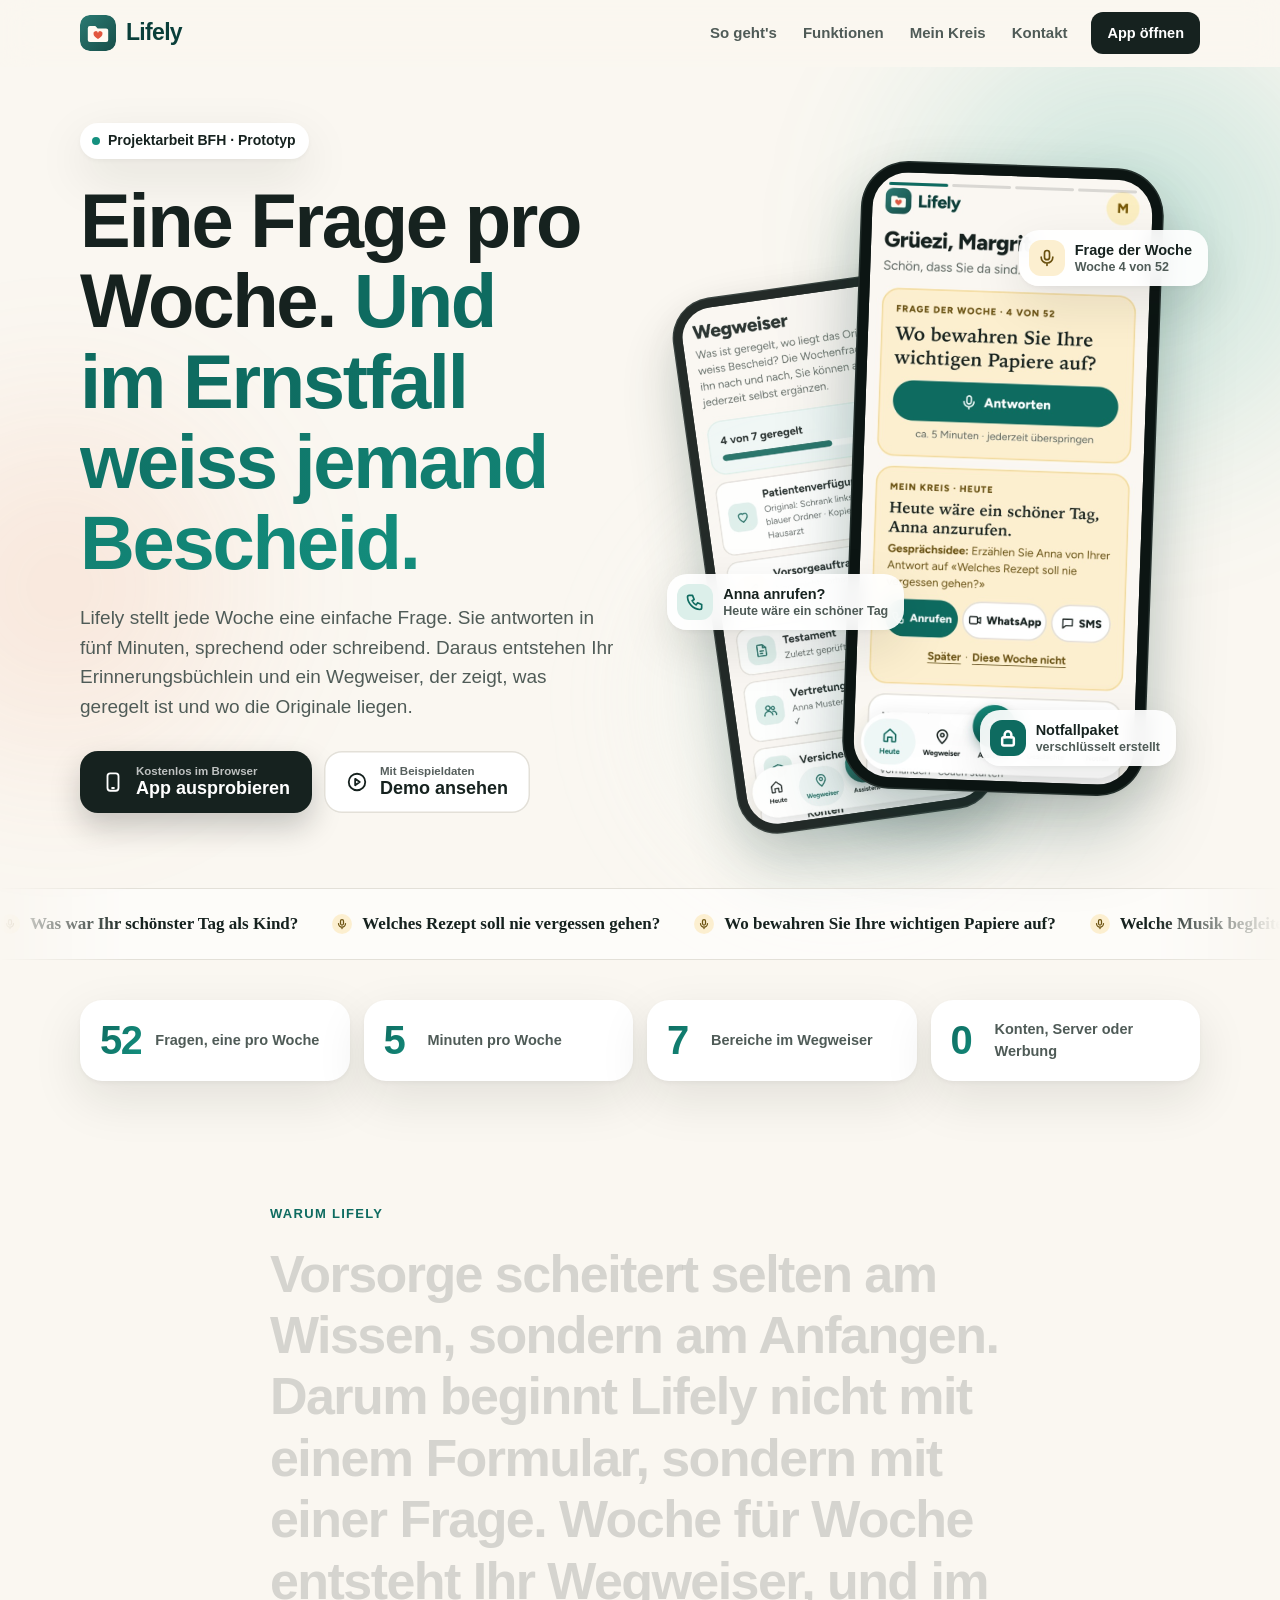
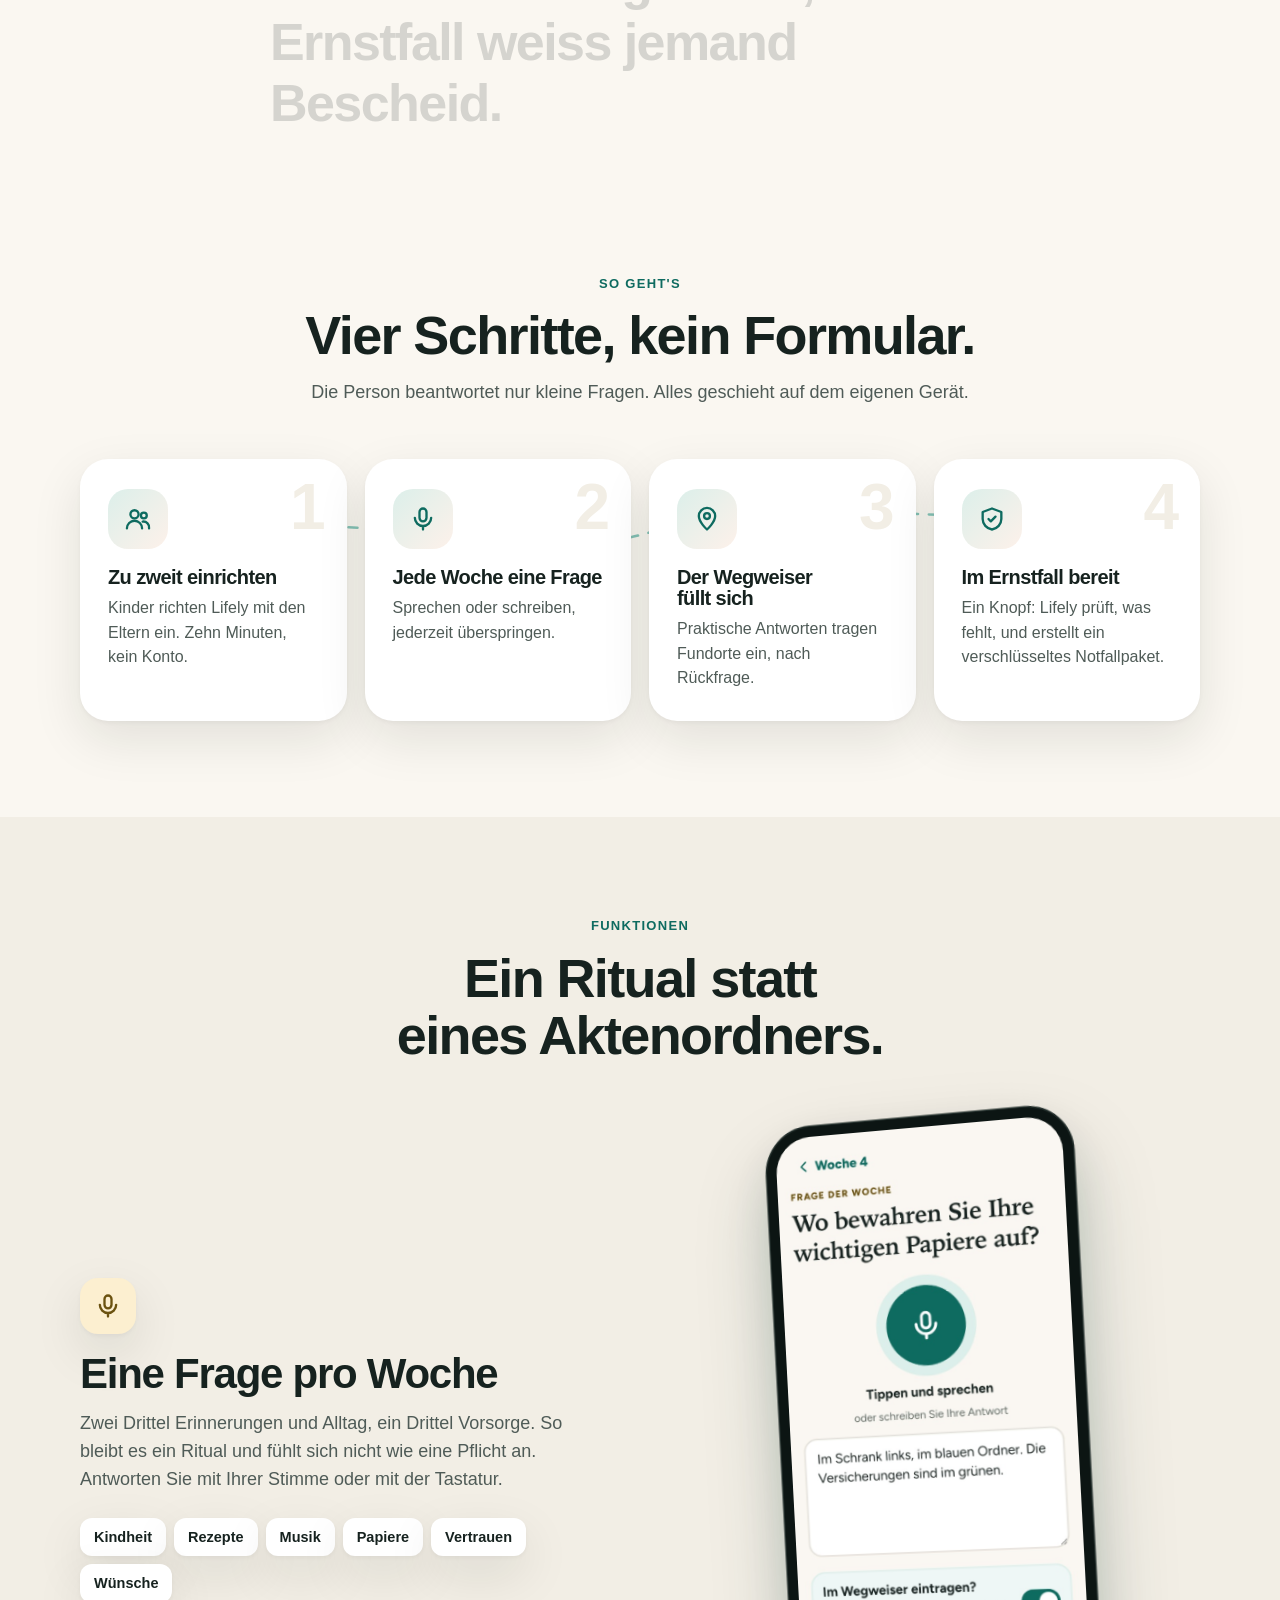
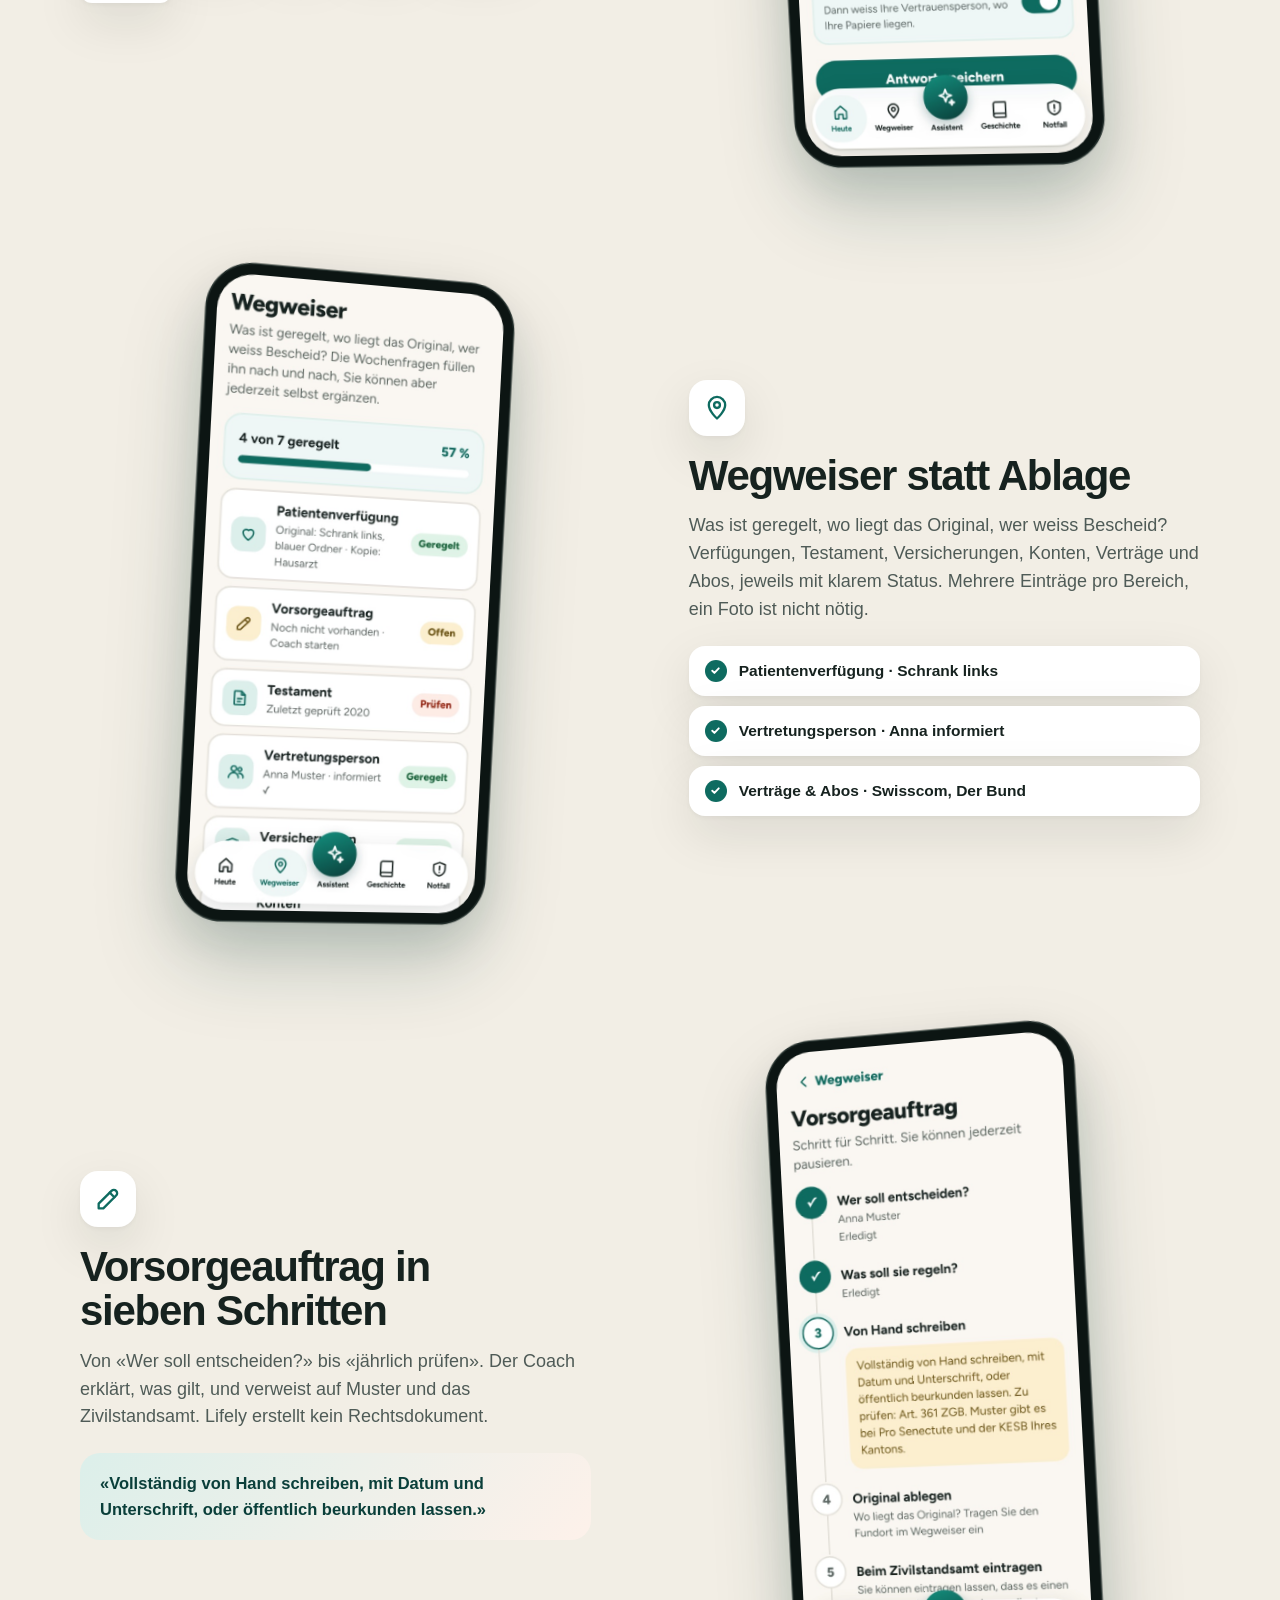
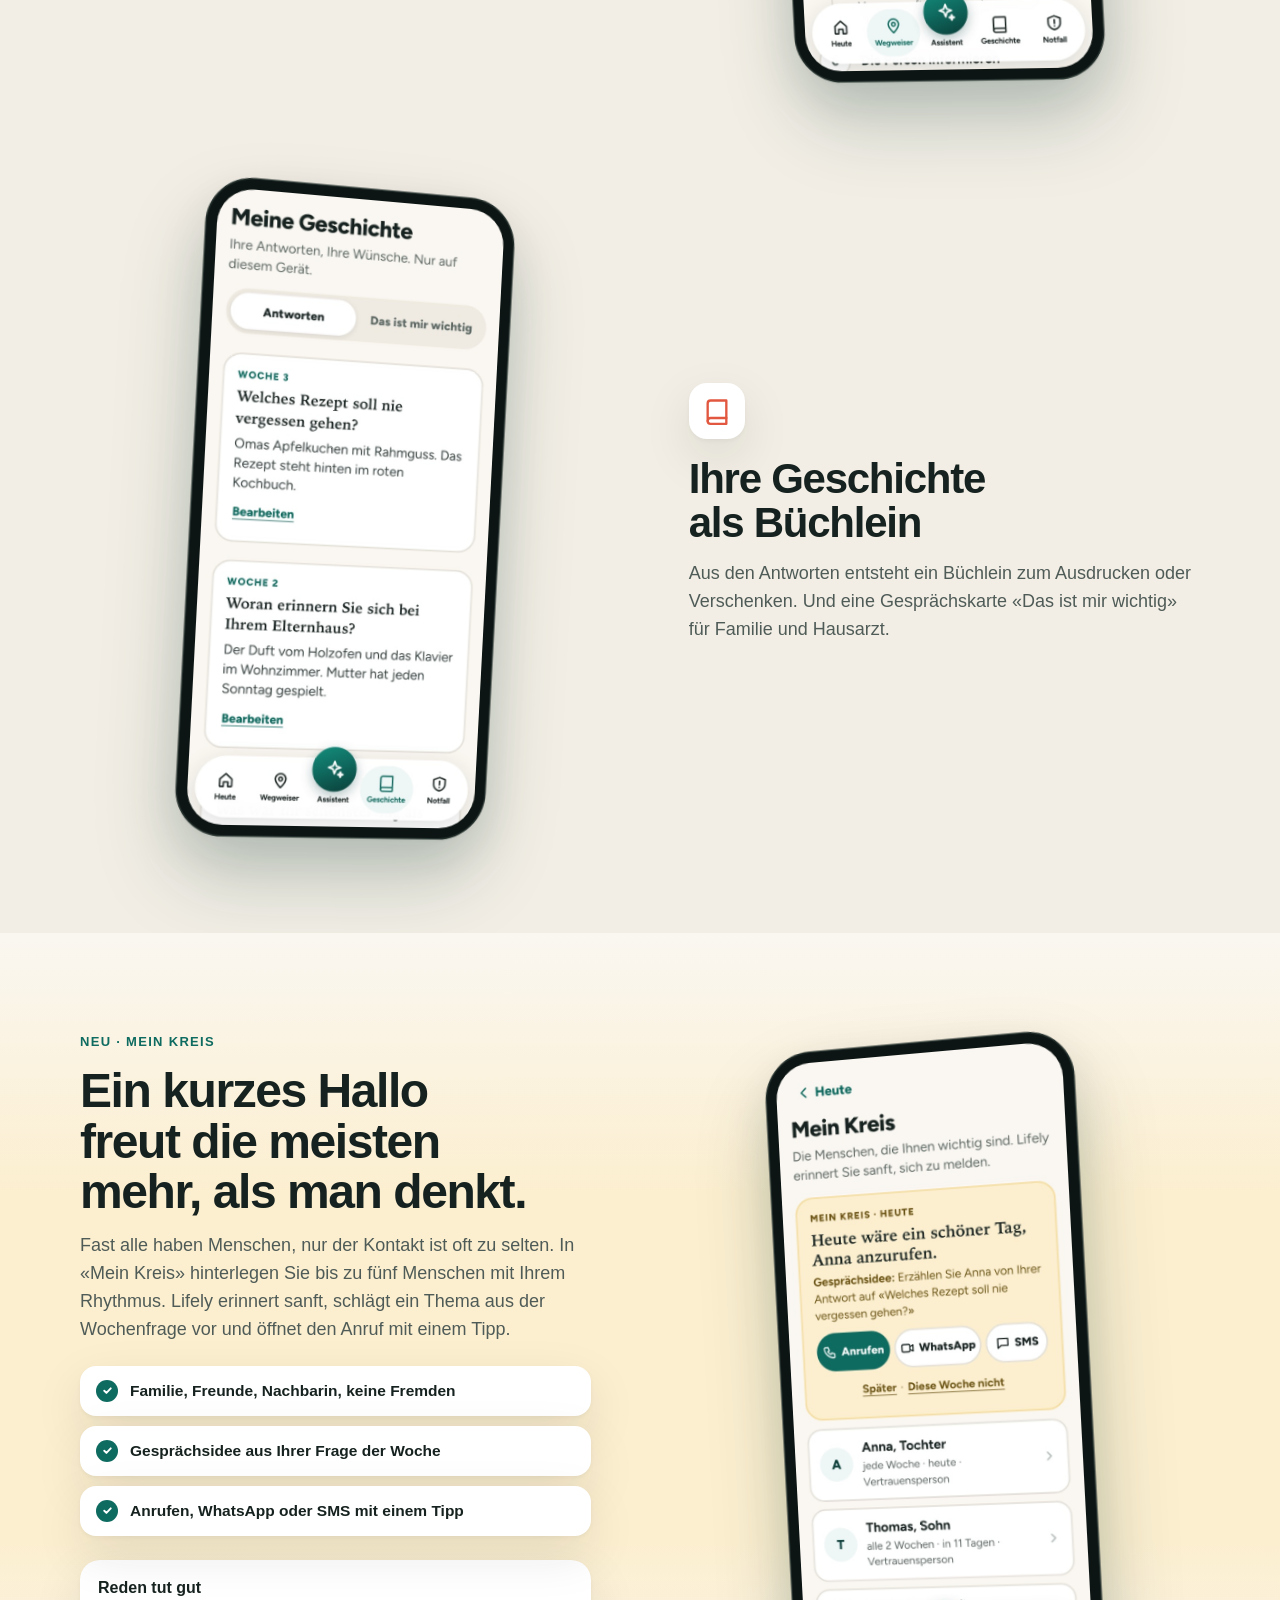
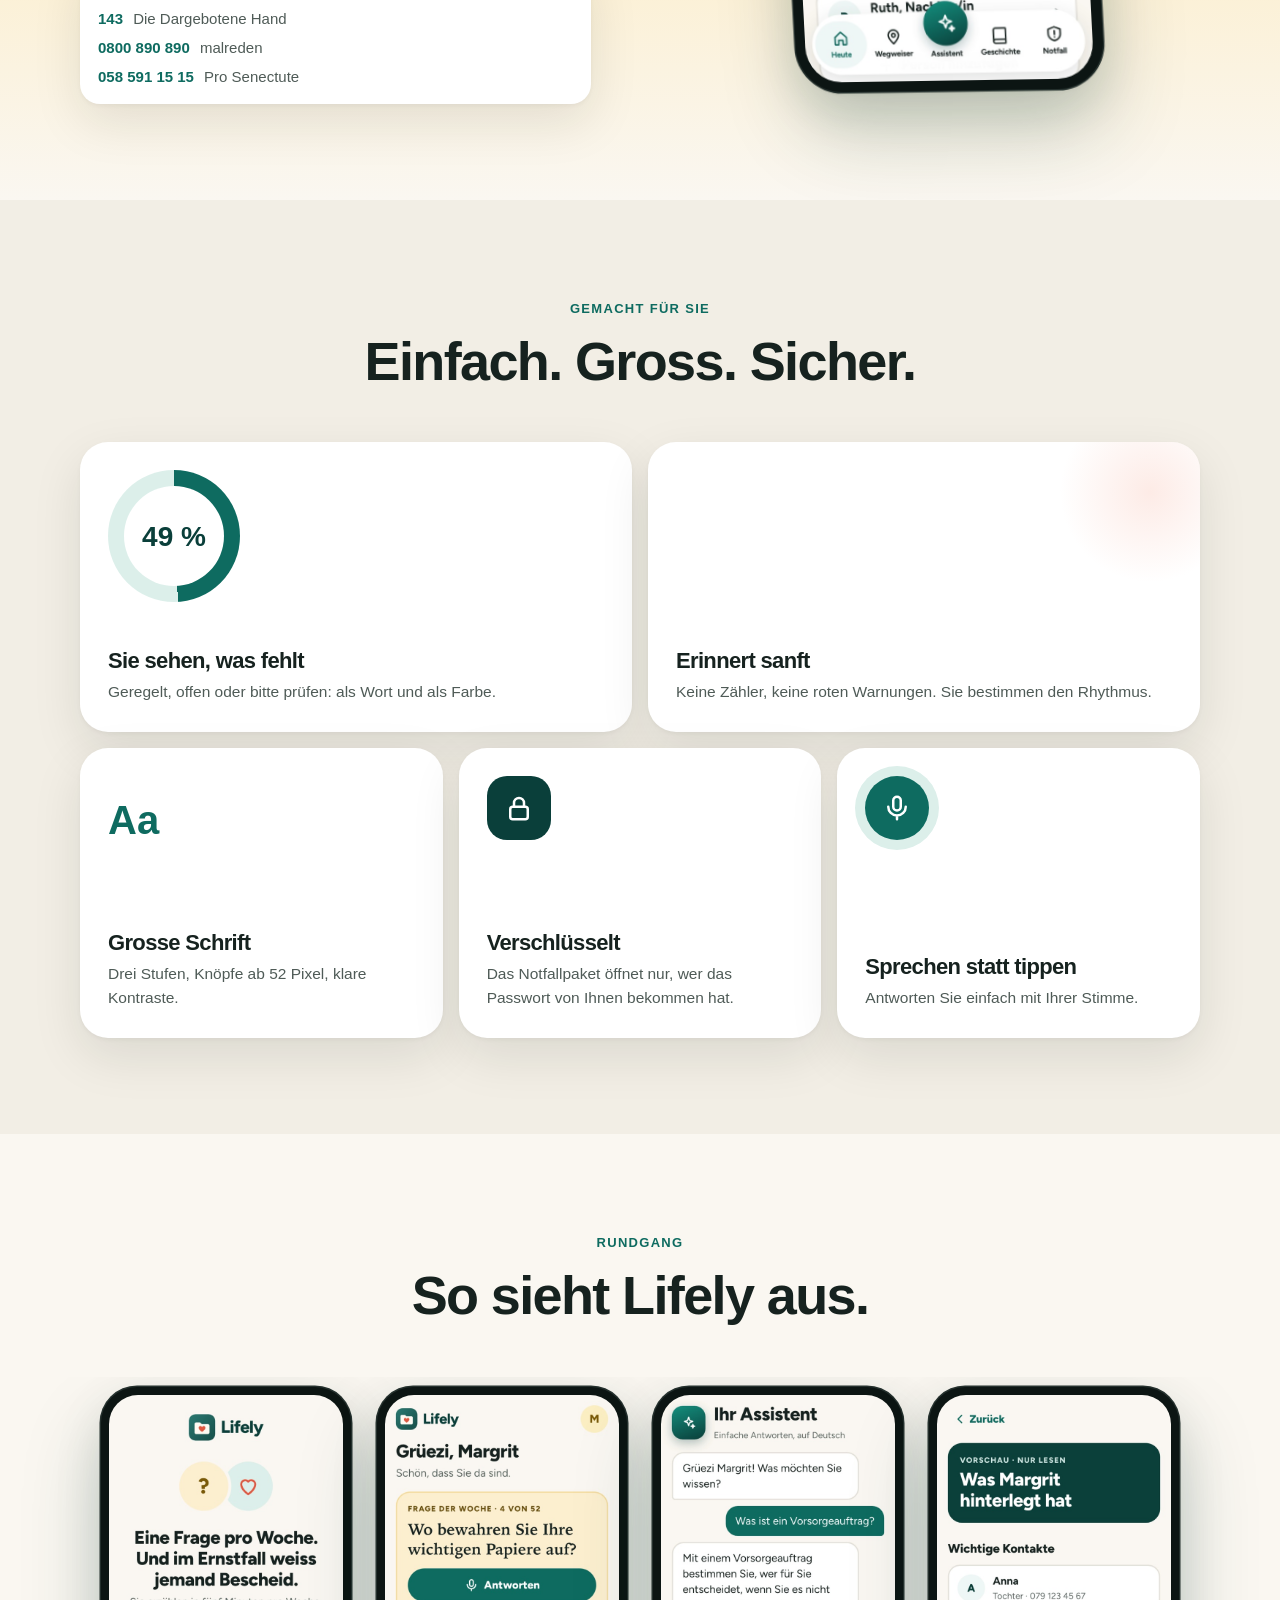
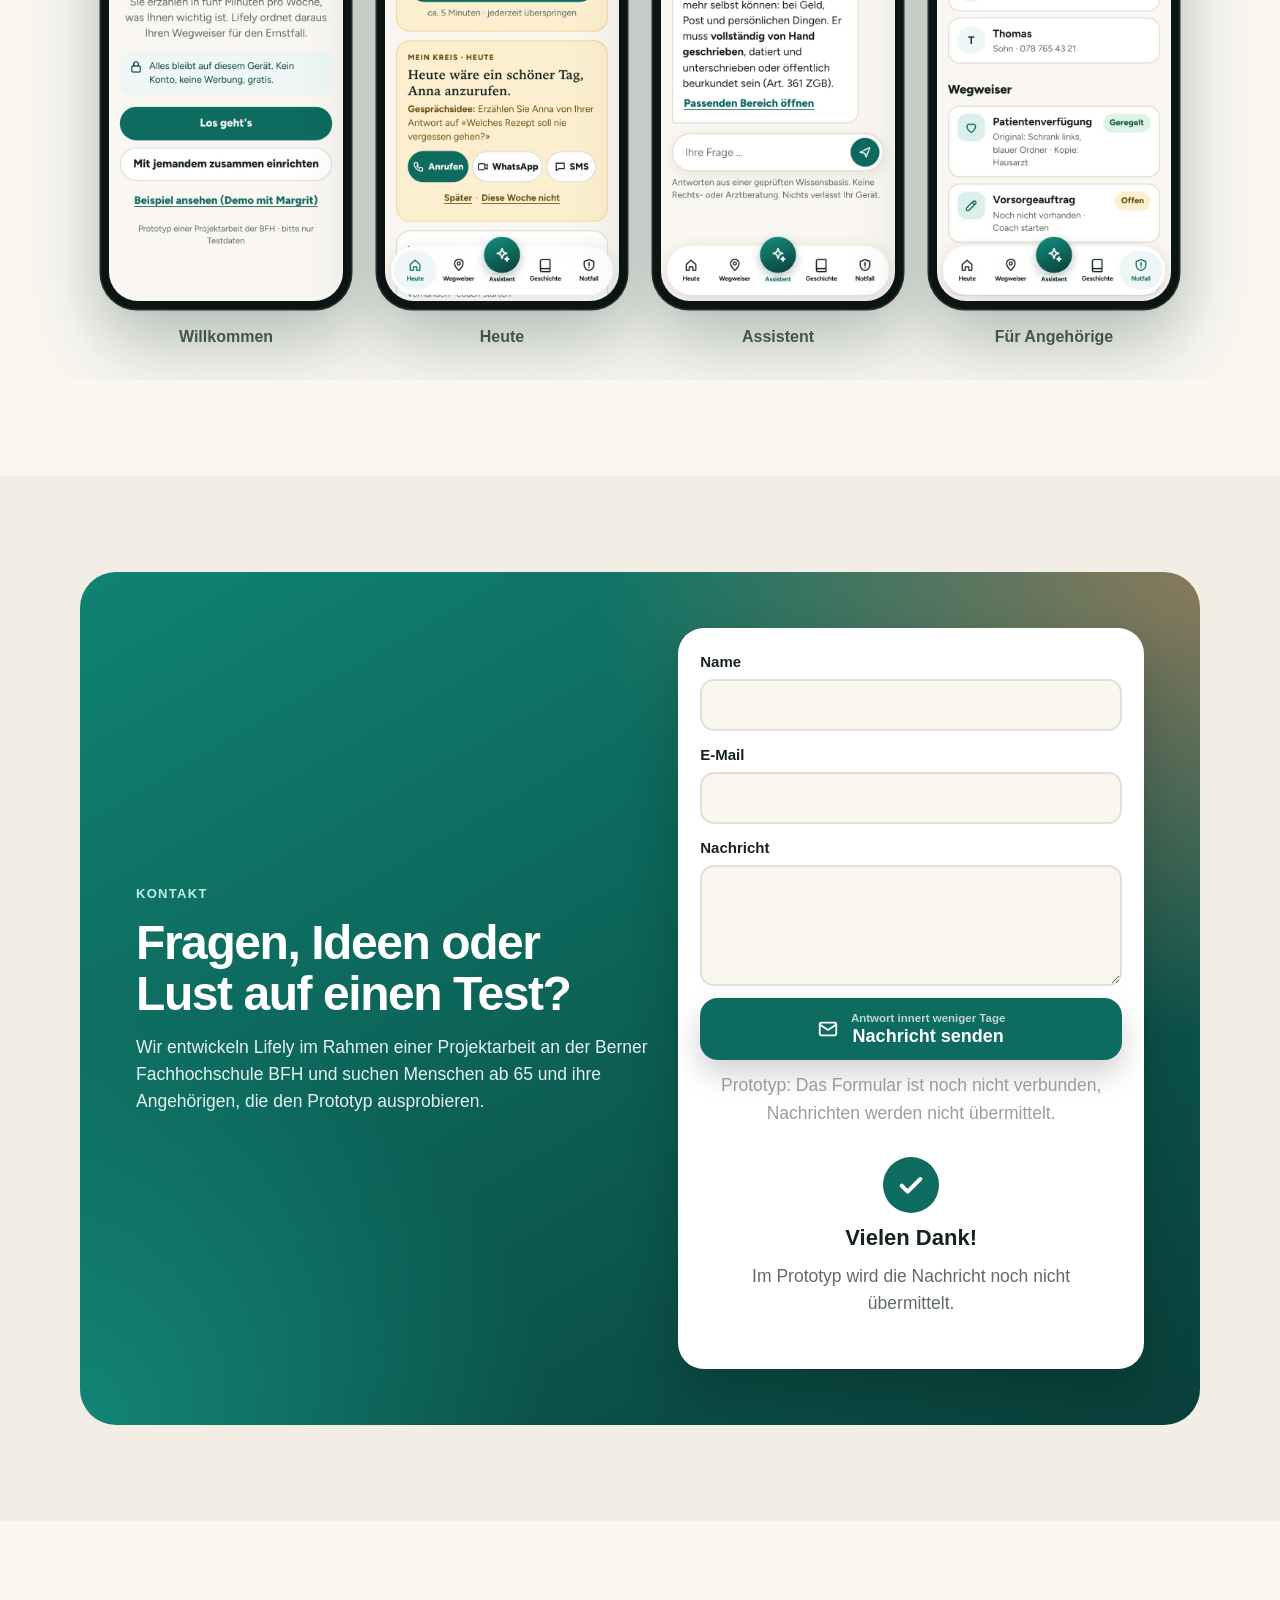
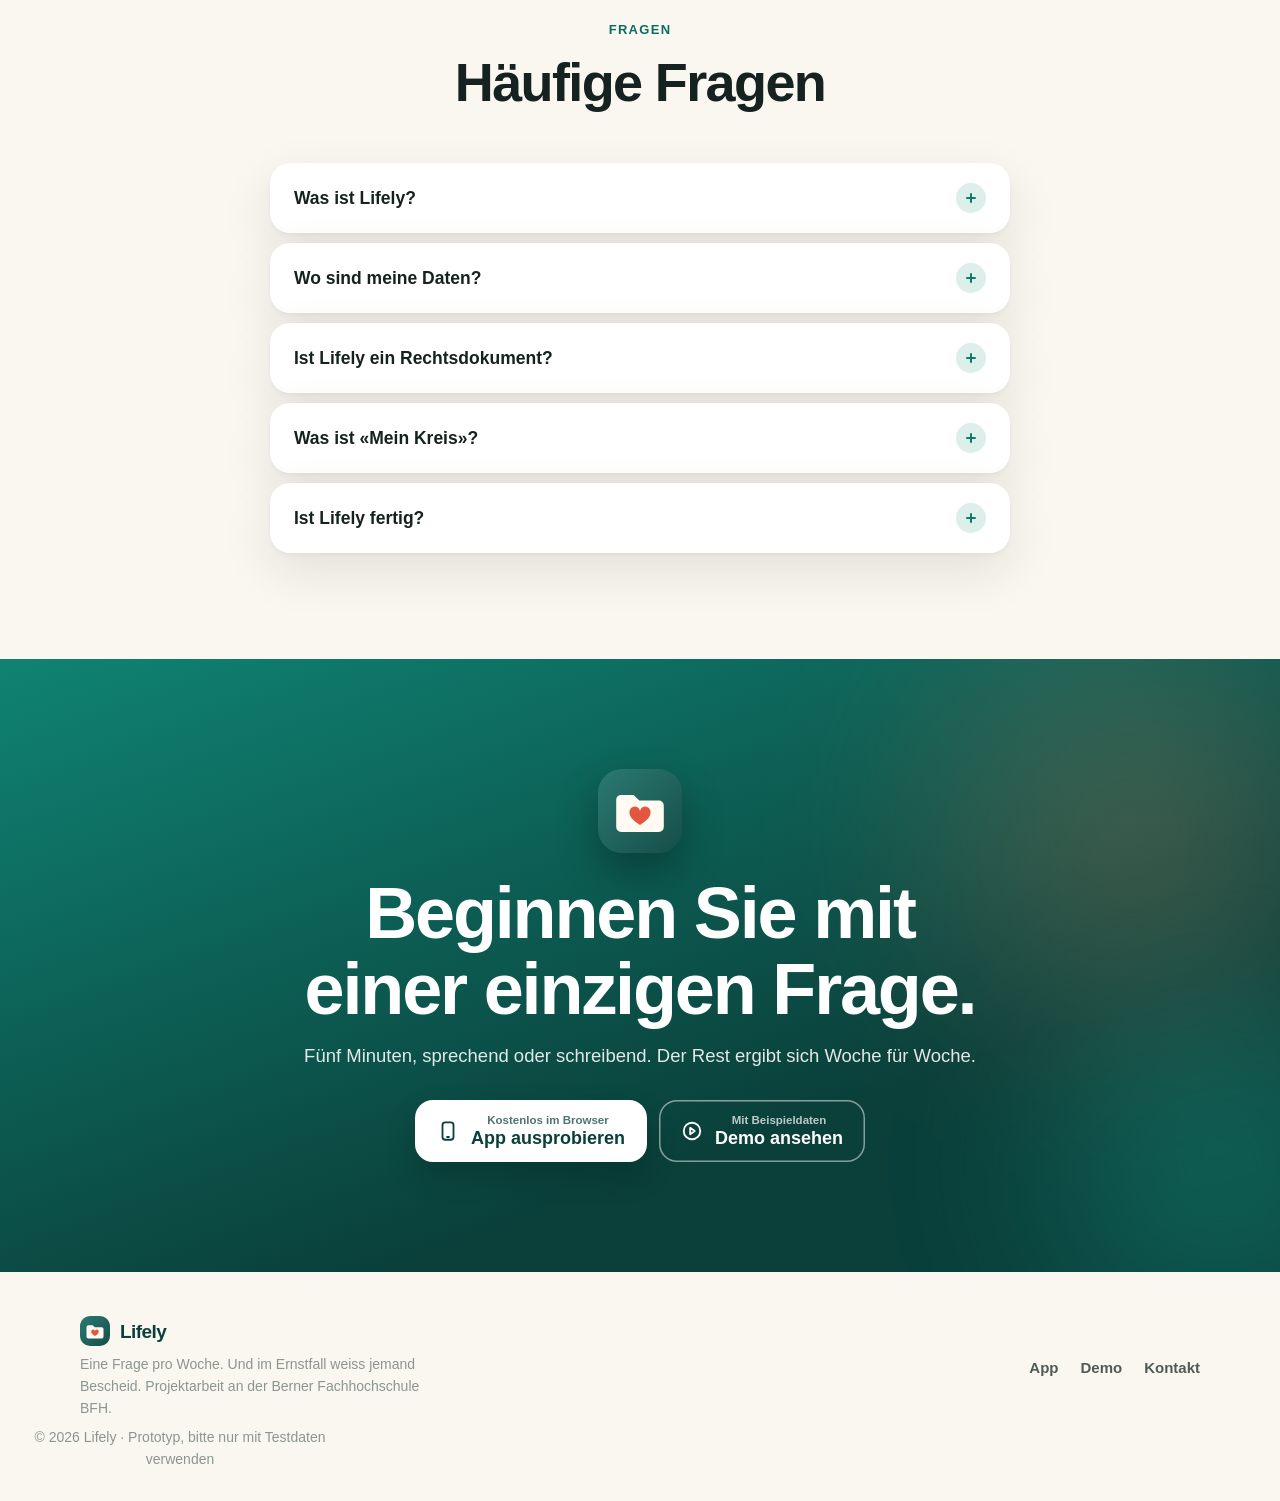
==== commit c8543cc6: "Wegweiser mit Listen (Versicherungen, Konten, Verträge & Abos), Wochenfragen füllen den Wegweiser di" ====
--- a/index.html
+++ b/index.html
@@ -79,7 +79,7 @@
       <div class="wrap strip-in">
         <div class="rv"><b class="count" data-to="52">52</b><span>Fragen, eine pro Woche</span></div>
         <div class="rv"><b class="count" data-to="5">5</b><span>Minuten pro Woche</span></div>
-        <div class="rv"><b class="count" data-to="6">6</b><span>Kernunterlagen im Wegweiser</span></div>
+        <div class="rv"><b class="count" data-to="7">7</b><span>Bereiche im Wegweiser</span></div>
         <div class="rv"><b>0</b><span>Konten, Server oder Werbung</span></div>
       </div>
     </section>
@@ -99,7 +99,7 @@
           <article class="step rv"><span class="num">1</span><span class="step-ic"><svg><use href="#i-people"/></svg></span><h3>Zu zweit einrichten</h3><p>Kinder richten Lifely mit den Eltern ein. Zehn Minuten, kein Konto.</p></article>
           <article class="step rv"><span class="num">2</span><span class="step-ic"><svg><use href="#i-mic"/></svg></span><h3>Jede Woche eine Frage</h3><p>Sprechen oder schreiben, jederzeit überspringen.</p></article>
           <article class="step rv"><span class="num">3</span><span class="step-ic"><svg><use href="#i-pin"/></svg></span><h3>Der Wegweiser füllt sich</h3><p>Praktische Antworten tragen Fundorte ein, nach Rückfrage.</p></article>
-          <article class="step rv"><span class="num">4</span><span class="step-ic"><svg><use href="#i-shield"/></svg></span><h3>Im Ernstfall bereit</h3><p>Notfallblatt und verschlüsseltes Notfallpaket für die Vertrauensperson.</p></article>
+          <article class="step rv"><span class="num">4</span><span class="step-ic"><svg><use href="#i-shield"/></svg></span><h3>Im Ernstfall bereit</h3><p>Ein Knopf: Lifely prüft, was fehlt, und erstellt ein verschlüsseltes Notfallpaket.</p></article>
         </div>
       </div>
     </section>
@@ -116,8 +116,8 @@
         <div class="split rev">
           <div class="split-art rv"><div class="phone tilt-l"><img src="img/wegweiser.jpg" alt="Wegweiser mit Status" width="640" height="1385" loading="lazy"></div></div>
           <div class="split-text rv"><span class="tag-ic"><svg><use href="#i-pin"/></svg></span><h3>Wegweiser statt Ablage</h3>
-            <p>Was ist geregelt, wo liegt das Original, wer weiss Bescheid? Sechs Kernunterlagen mit klarem Status. Ein Foto ist nicht nötig, der Fundort genügt.</p>
-            <ul class="mini-list"><li>Patientenverfügung · Schrank links</li><li>Vertretungsperson · Anna informiert</li><li>Testament · bitte prüfen</li></ul></div>
+            <p>Was ist geregelt, wo liegt das Original, wer weiss Bescheid? Verfügungen, Testament, Versicherungen, Konten, Verträge und Abos, jeweils mit klarem Status. Mehrere Einträge pro Bereich, ein Foto ist nicht nötig.</p>
+            <ul class="mini-list"><li>Patientenverfügung · Schrank links</li><li>Vertretungsperson · Anna informiert</li><li>Verträge &amp; Abos · Swisscom, Der Bund</li></ul></div>
         </div>
         <div class="split">
           <div class="split-text rv"><span class="tag-ic"><svg><use href="#i-pen"/></svg></span><h3>Vorsorgeauftrag in sieben Schritten</h3>
@@ -152,7 +152,7 @@
           <article class="tile t-ring rv"><div class="ring" id="ring" data-to="50" style="--p:0"><span id="ringNum">0 %</span></div><h3>Sie sehen, was fehlt</h3><p>Geregelt, offen oder bitte prüfen: als Wort und als Farbe.</p></article>
           <article class="tile t-bell rv"><div class="notif"><img src="logo.svg" alt="" width="34" height="34"><span><b>Lifely</b><small>Heute wäre ein schöner Tag, Anna anzurufen.</small></span></div><h3>Erinnert sanft</h3><p>Keine Zähler, keine roten Warnungen. Sie bestimmen den Rhythmus.</p></article>
           <article class="tile t-lang rv"><div class="aa" aria-hidden="true">Aa</div><h3>Grosse Schrift</h3><p>Drei Stufen, Knöpfe ab 52 Pixel, klare Kontraste.</p></article>
-          <article class="tile t-size rv"><div class="lockbox" aria-hidden="true"><svg><use href="#i-lock"/></svg></div><h3>Verschlüsselt</h3><p>Das Notfallpaket öffnet nur, wer das Passwort vom Notfallblatt hat.</p></article>
+          <article class="tile t-size rv"><div class="lockbox" aria-hidden="true"><svg><use href="#i-lock"/></svg></div><h3>Verschlüsselt</h3><p>Das Notfallpaket öffnet nur, wer das Passwort von Ihnen bekommen hat.</p></article>
           <article class="tile t-lock rv"><div class="micbox" aria-hidden="true"><svg><use href="#i-mic"/></svg></div><h3>Sprechen statt tippen</h3><p>Antworten Sie einfach mit Ihrer Stimme.</p></article>
         </div>
       </div>
@@ -194,7 +194,7 @@
       <div class="wrap narrow">
         <div class="head rv"><span class="kicker">Fragen</span><h2>Häufige Fragen</h2></div>
         <details class="rv"><summary>Was ist Lifely?</summary><div class="ans"><p>Ein Wegweiser für den Ernstfall, der als Wochenfrage beginnt. Sie erzählen in fünf Minuten pro Woche, was Ihnen wichtig ist, und Lifely zeigt, was geregelt ist und wo die Originale liegen.</p></div></details>
-        <details class="rv"><summary>Wo sind meine Daten?</summary><div class="ans"><p>Nur auf Ihrem Gerät. Lifely hat kein Konto, keine Cloud und keinen Server. Für den Ernstfall erstellen Sie ein verschlüsseltes Notfallpaket, das nur mit dem Passwort vom Notfallblatt geöffnet werden kann.</p></div></details>
+        <details class="rv"><summary>Wo sind meine Daten?</summary><div class="ans"><p>Nur auf Ihrem Gerät. Lifely hat kein Konto, keine Cloud und keinen Server. Für den Ernstfall erstellen Sie mit einem Knopf ein verschlüsseltes Notfallpaket. Ihre Vertrauensperson öffnet es mit dem Passwort, das Sie ihr geben.</p></div></details>
         <details class="rv"><summary>Ist Lifely ein Rechtsdokument?</summary><div class="ans"><p>Nein. Lifely ist ein Wegweiser und ersetzt keine Beratung, kein Register und kein Notariat. Der Vorsorgeauftrag-Coach erklärt die Schritte, das Dokument schreiben Sie selbst von Hand.</p></div></details>
         <details class="rv"><summary>Was ist «Mein Kreis»?</summary><div class="ans"><p>Sie hinterlegen bis zu fünf Menschen aus Ihrem Umfeld mit einem Rhythmus. Lifely erinnert sanft, sich zu melden, und schlägt ein Gesprächsthema vor. Es gibt keine Gespräche mit Fremden.</p></div></details>
         <details class="rv"><summary>Ist Lifely fertig?</summary><div class="ans"><p>Nein, Lifely ist ein Prototyp aus einer Projektarbeit an der BFH (Modul EBDS). Bitte nur mit Testdaten verwenden. Weitere Sprachen folgen.</p></div></details>
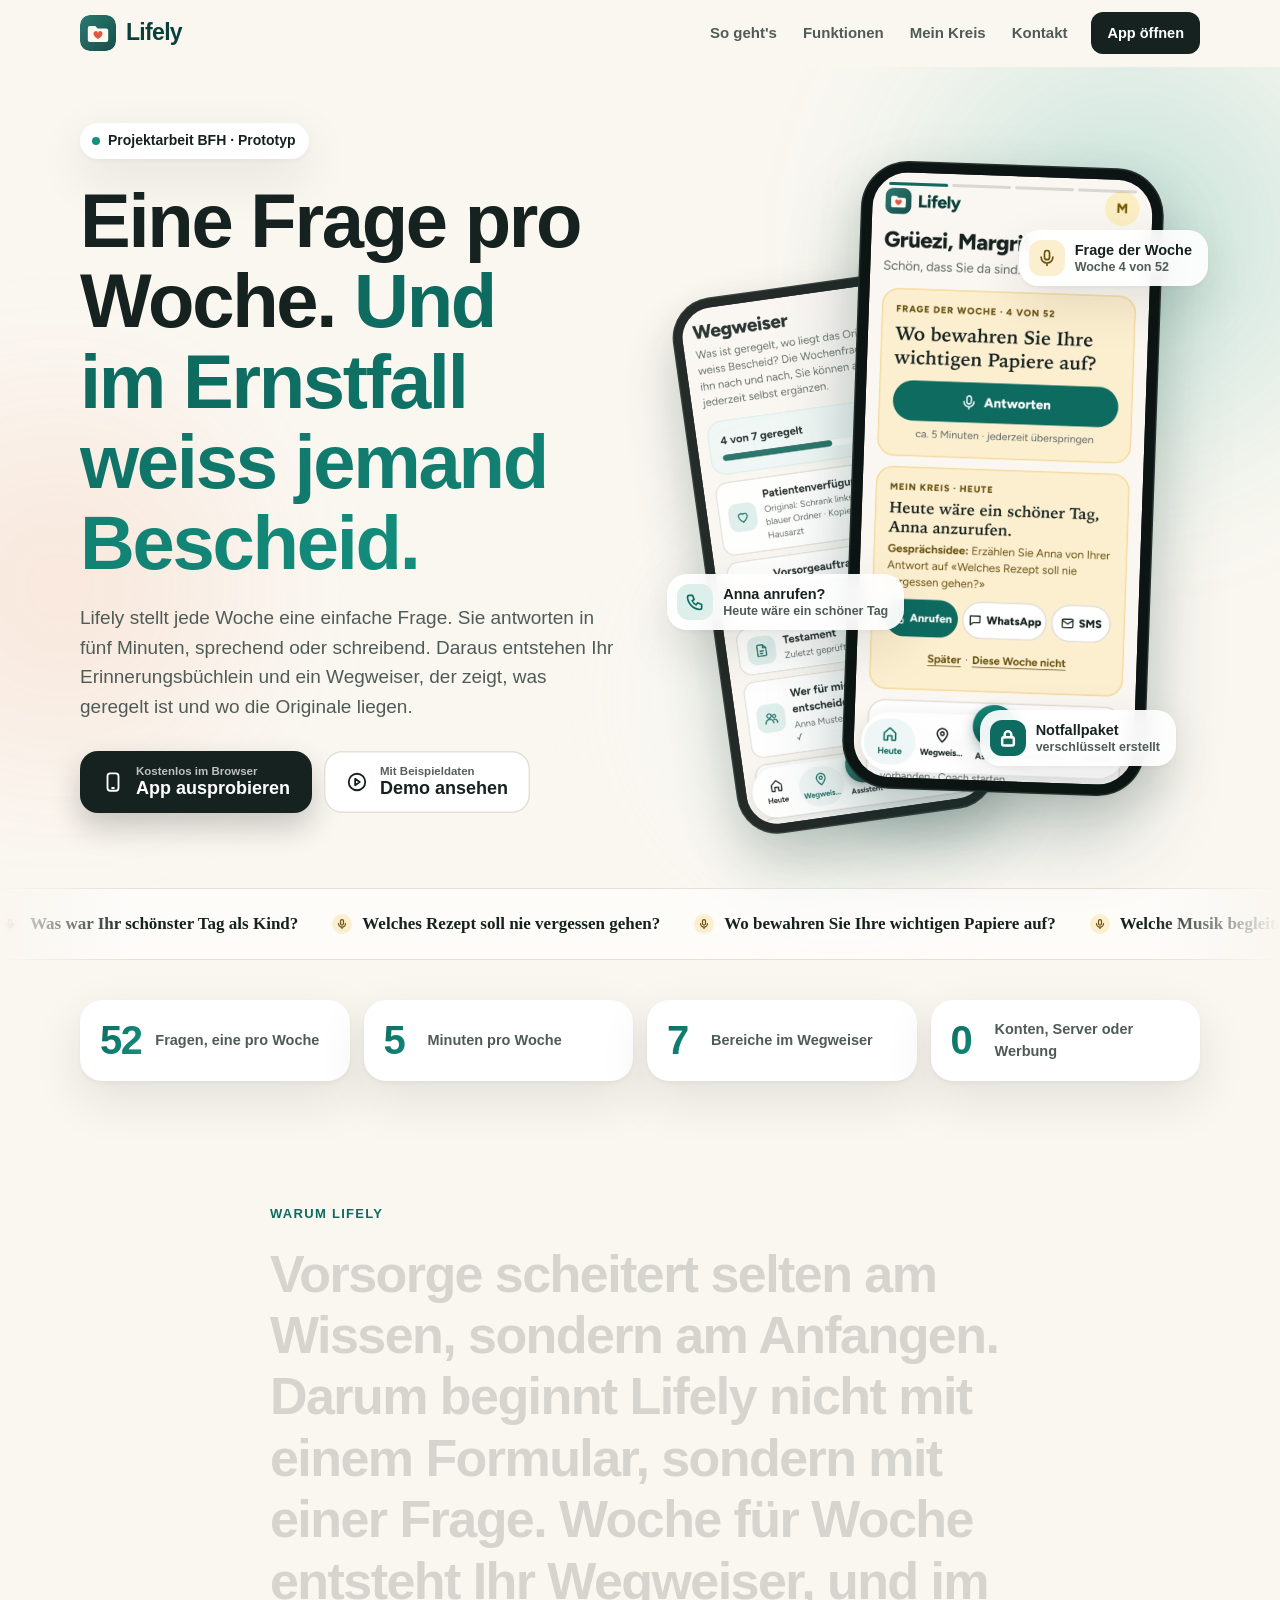
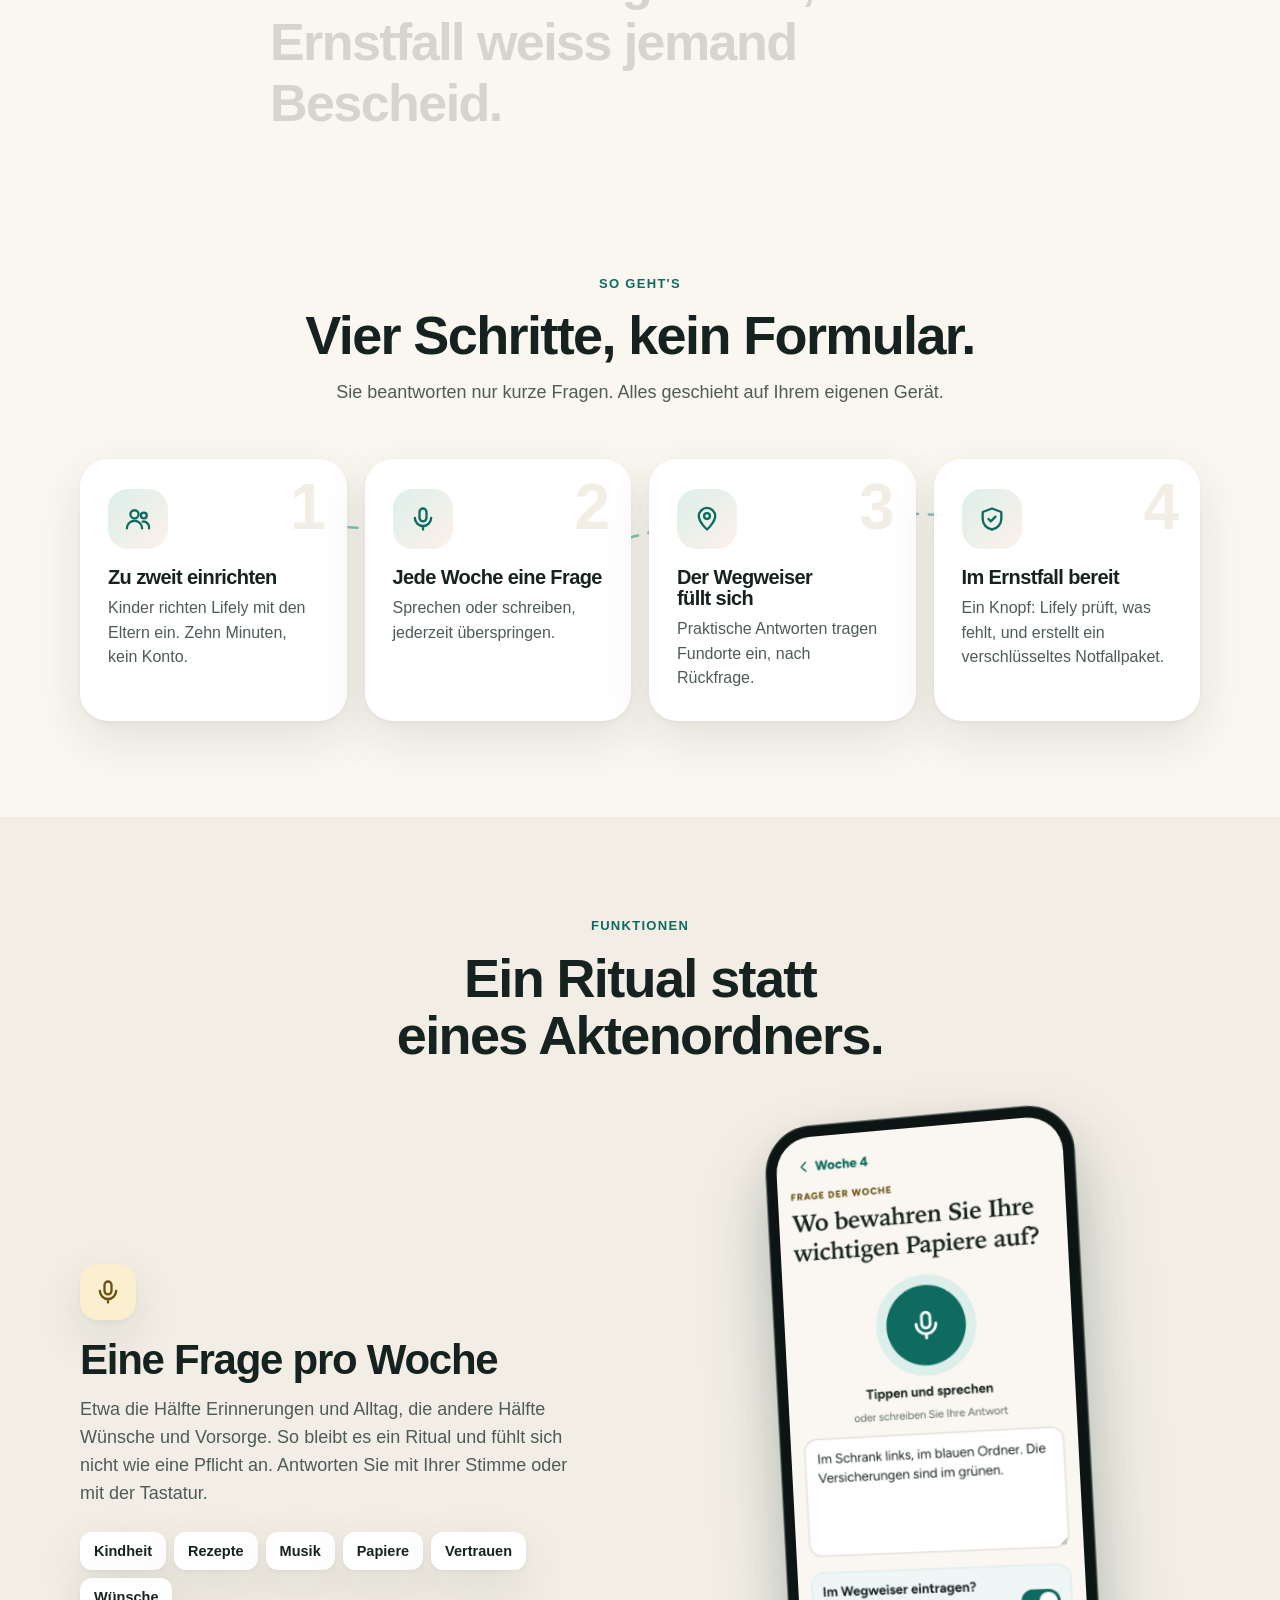
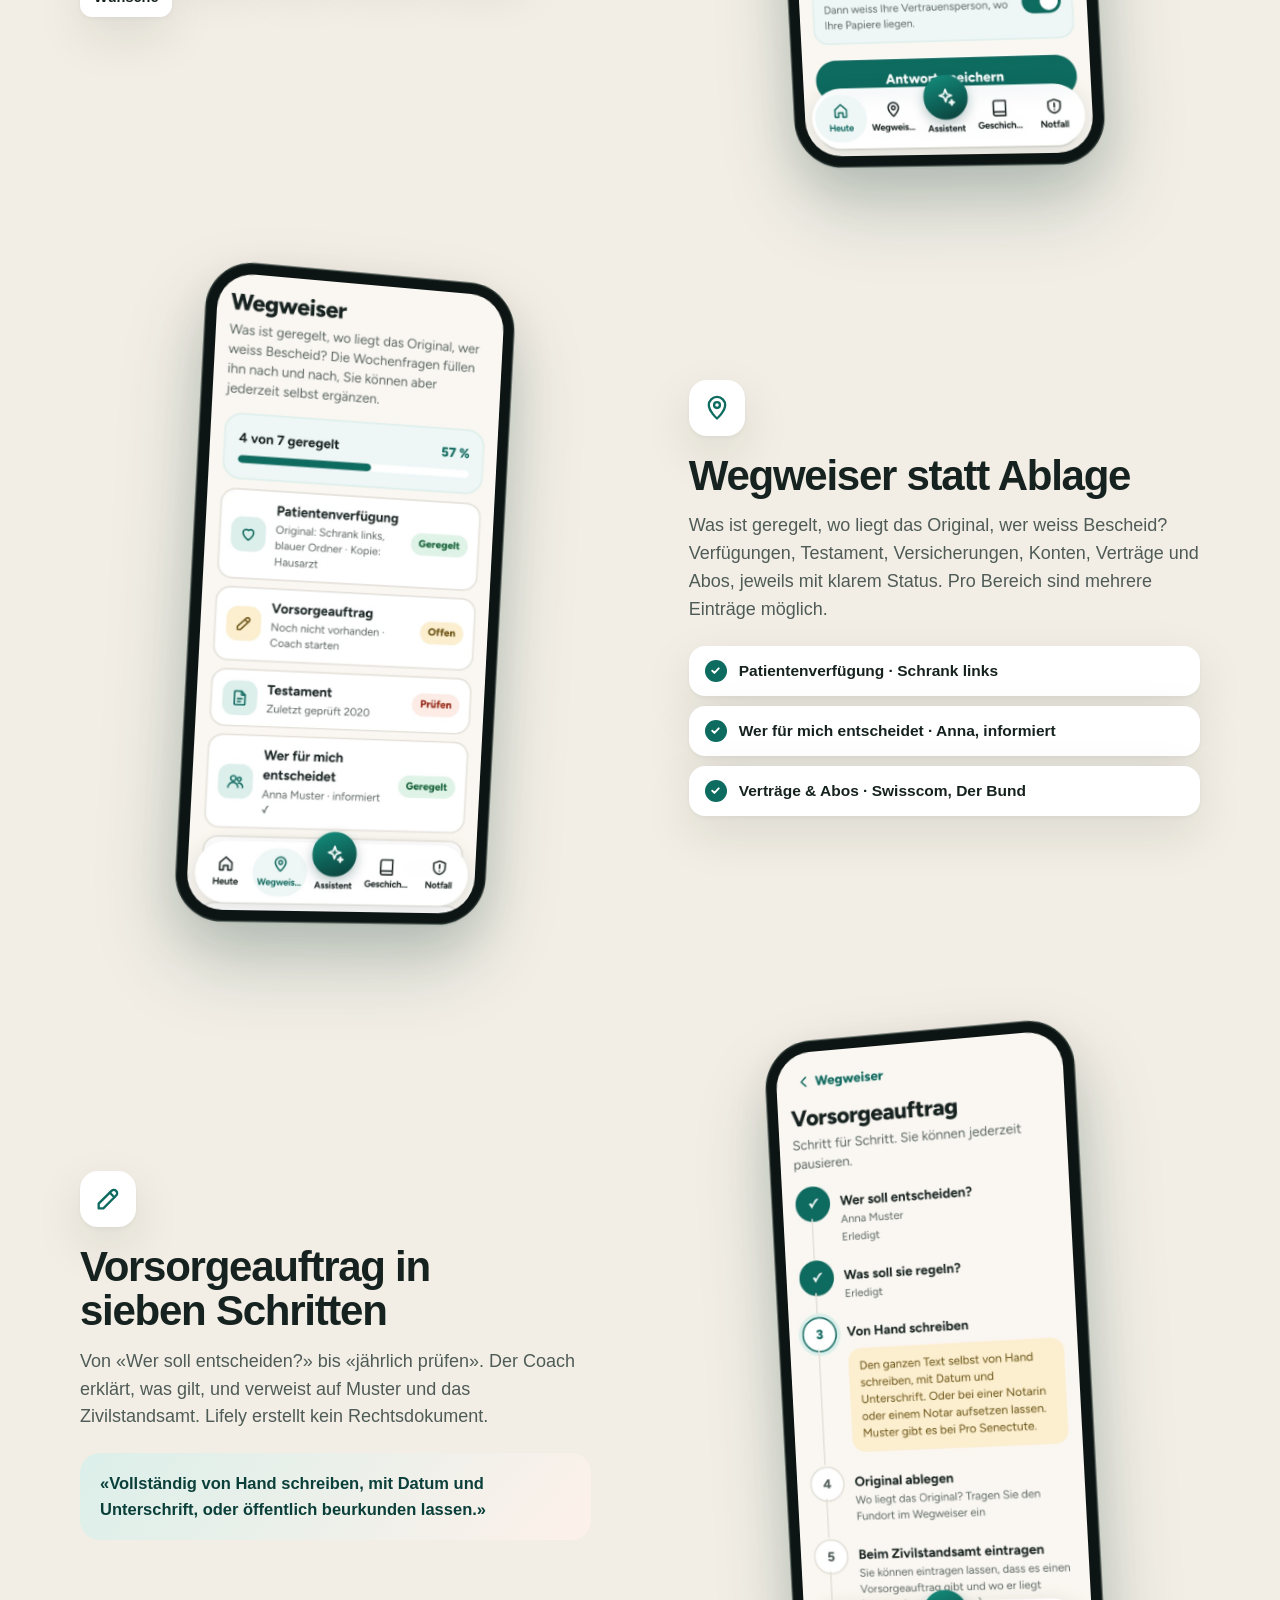
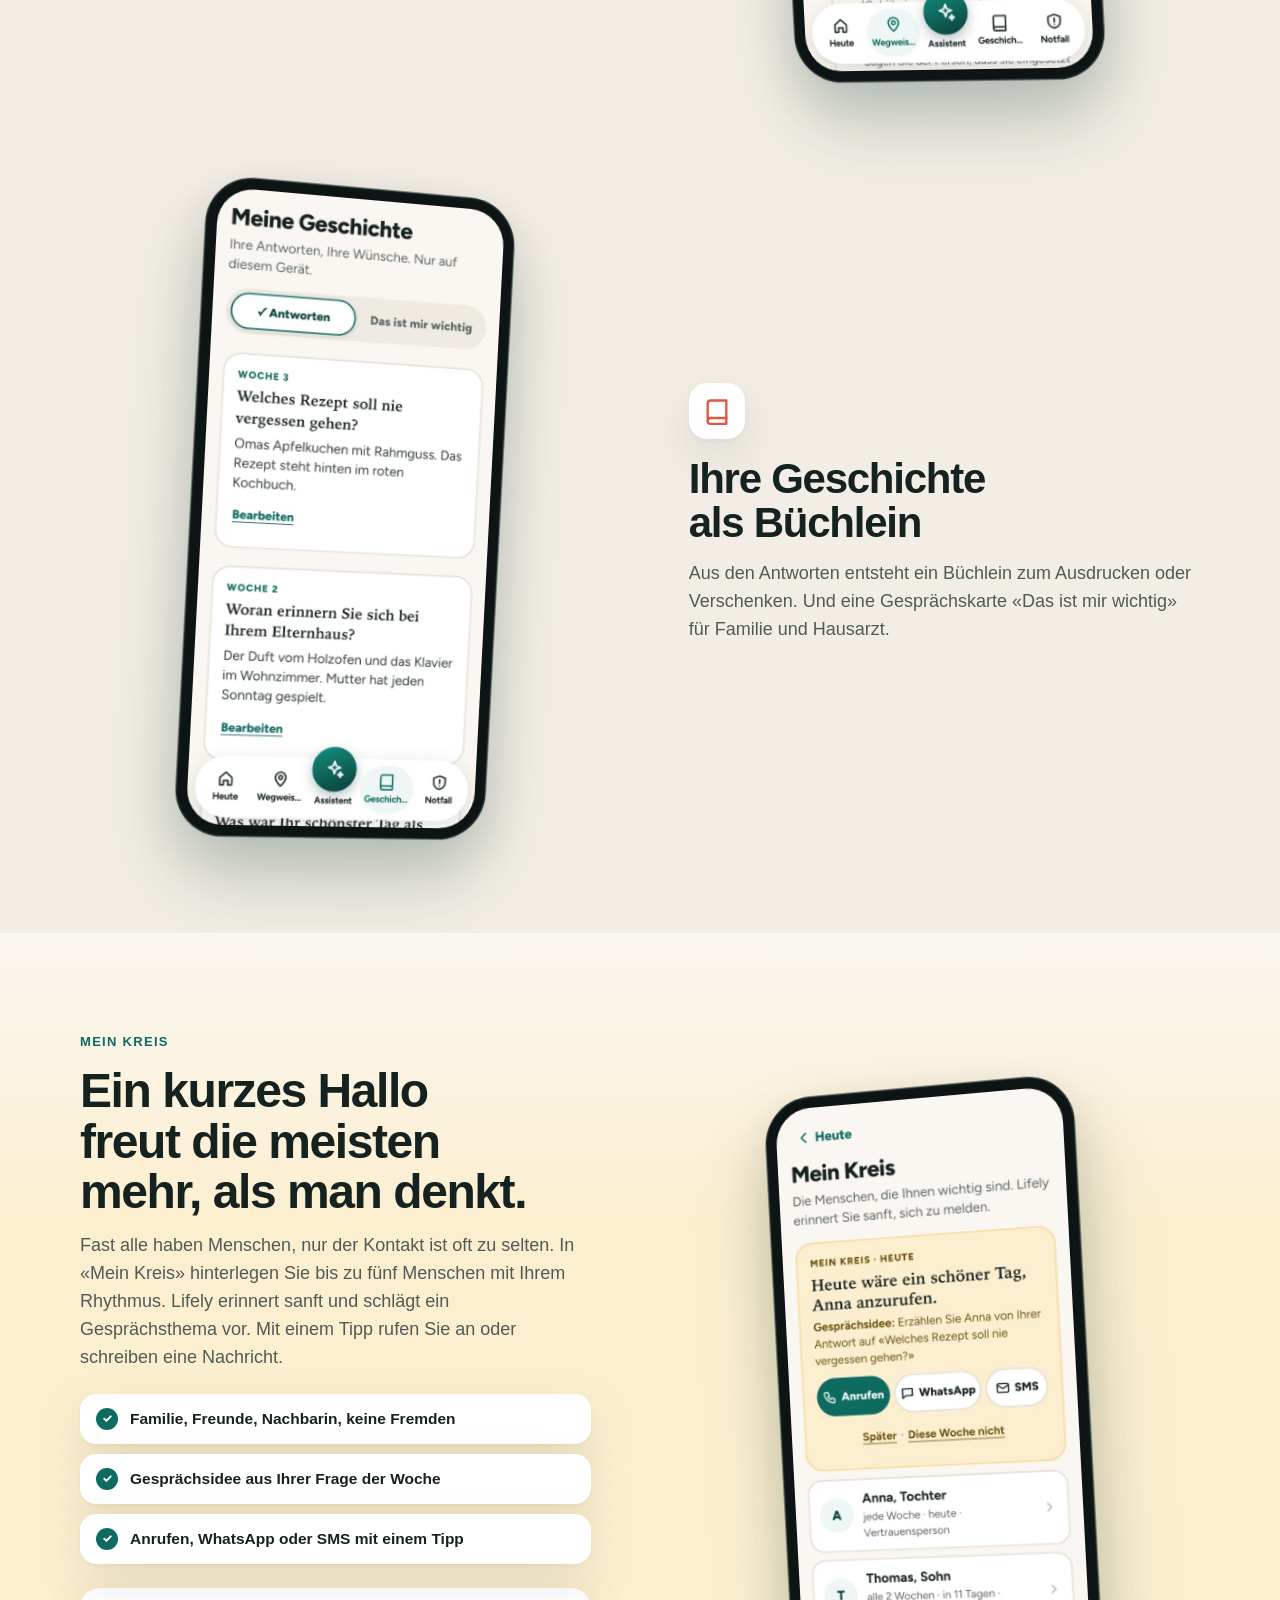
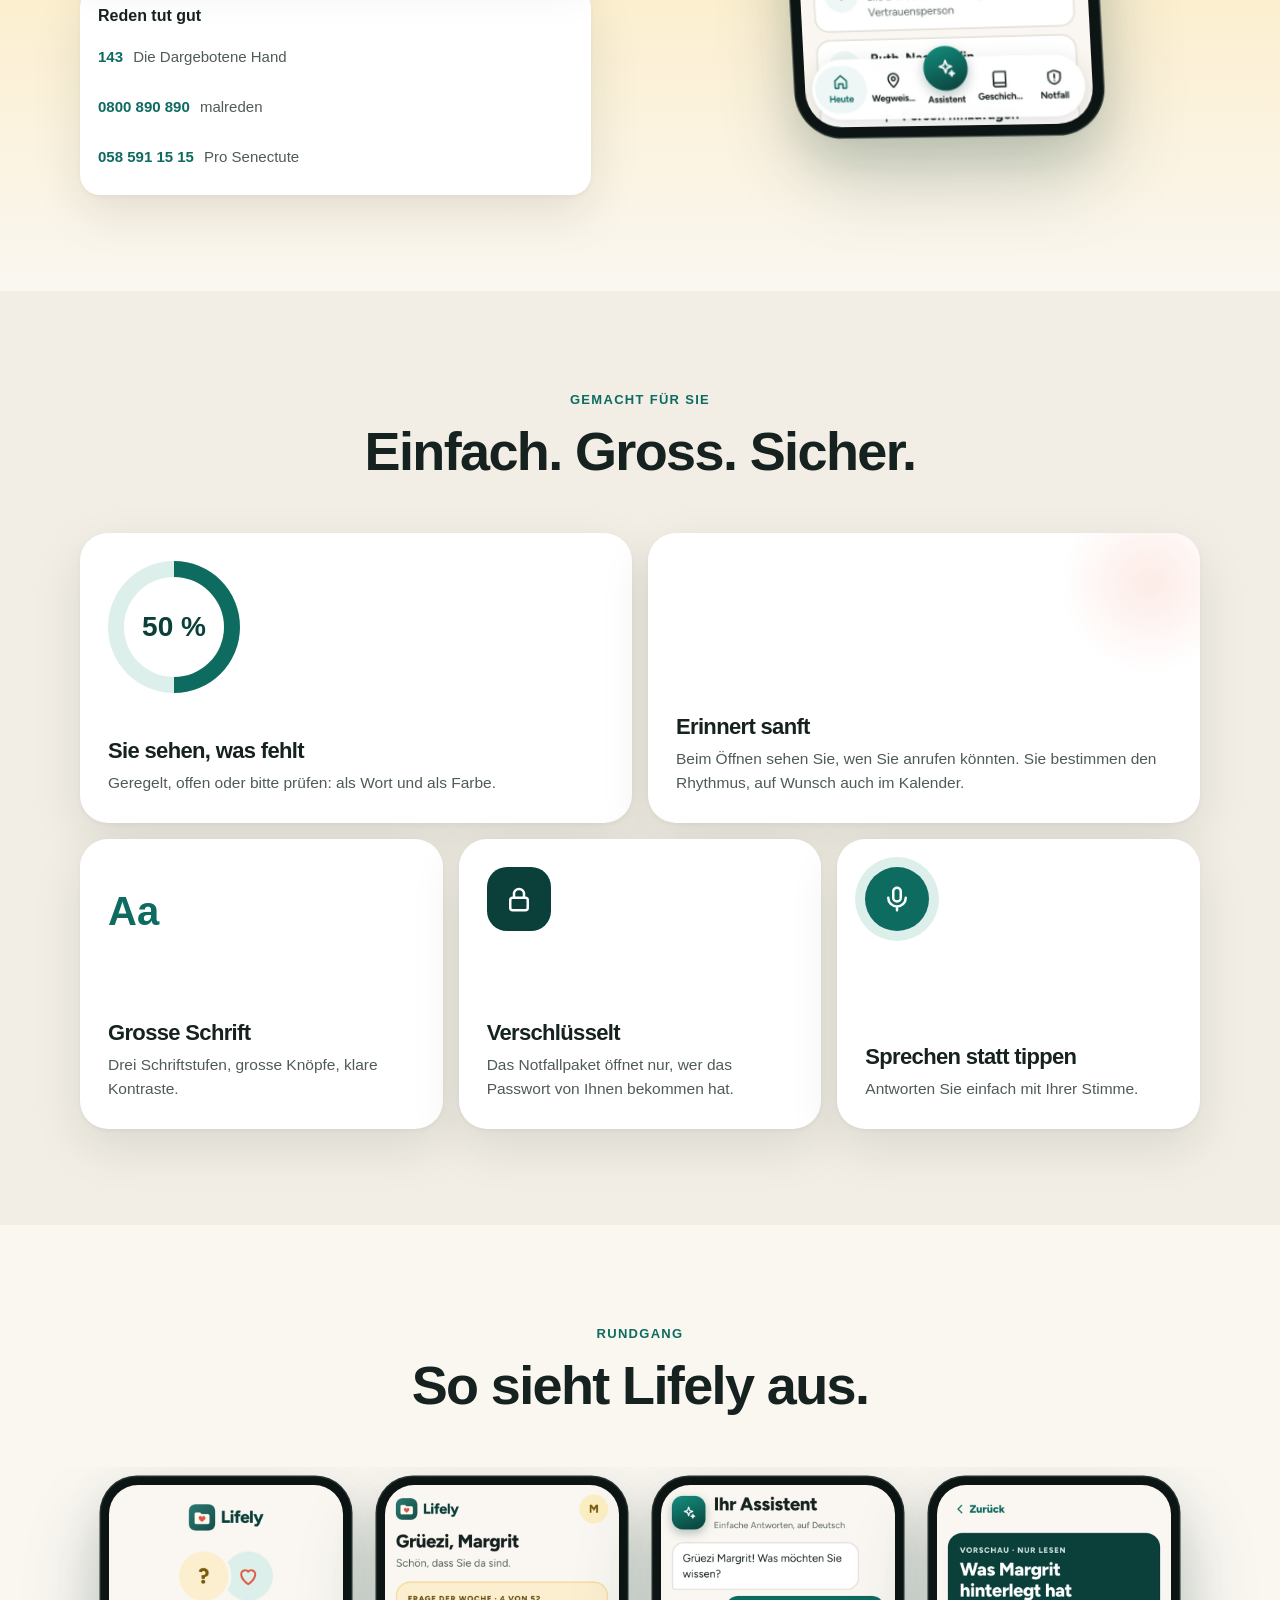
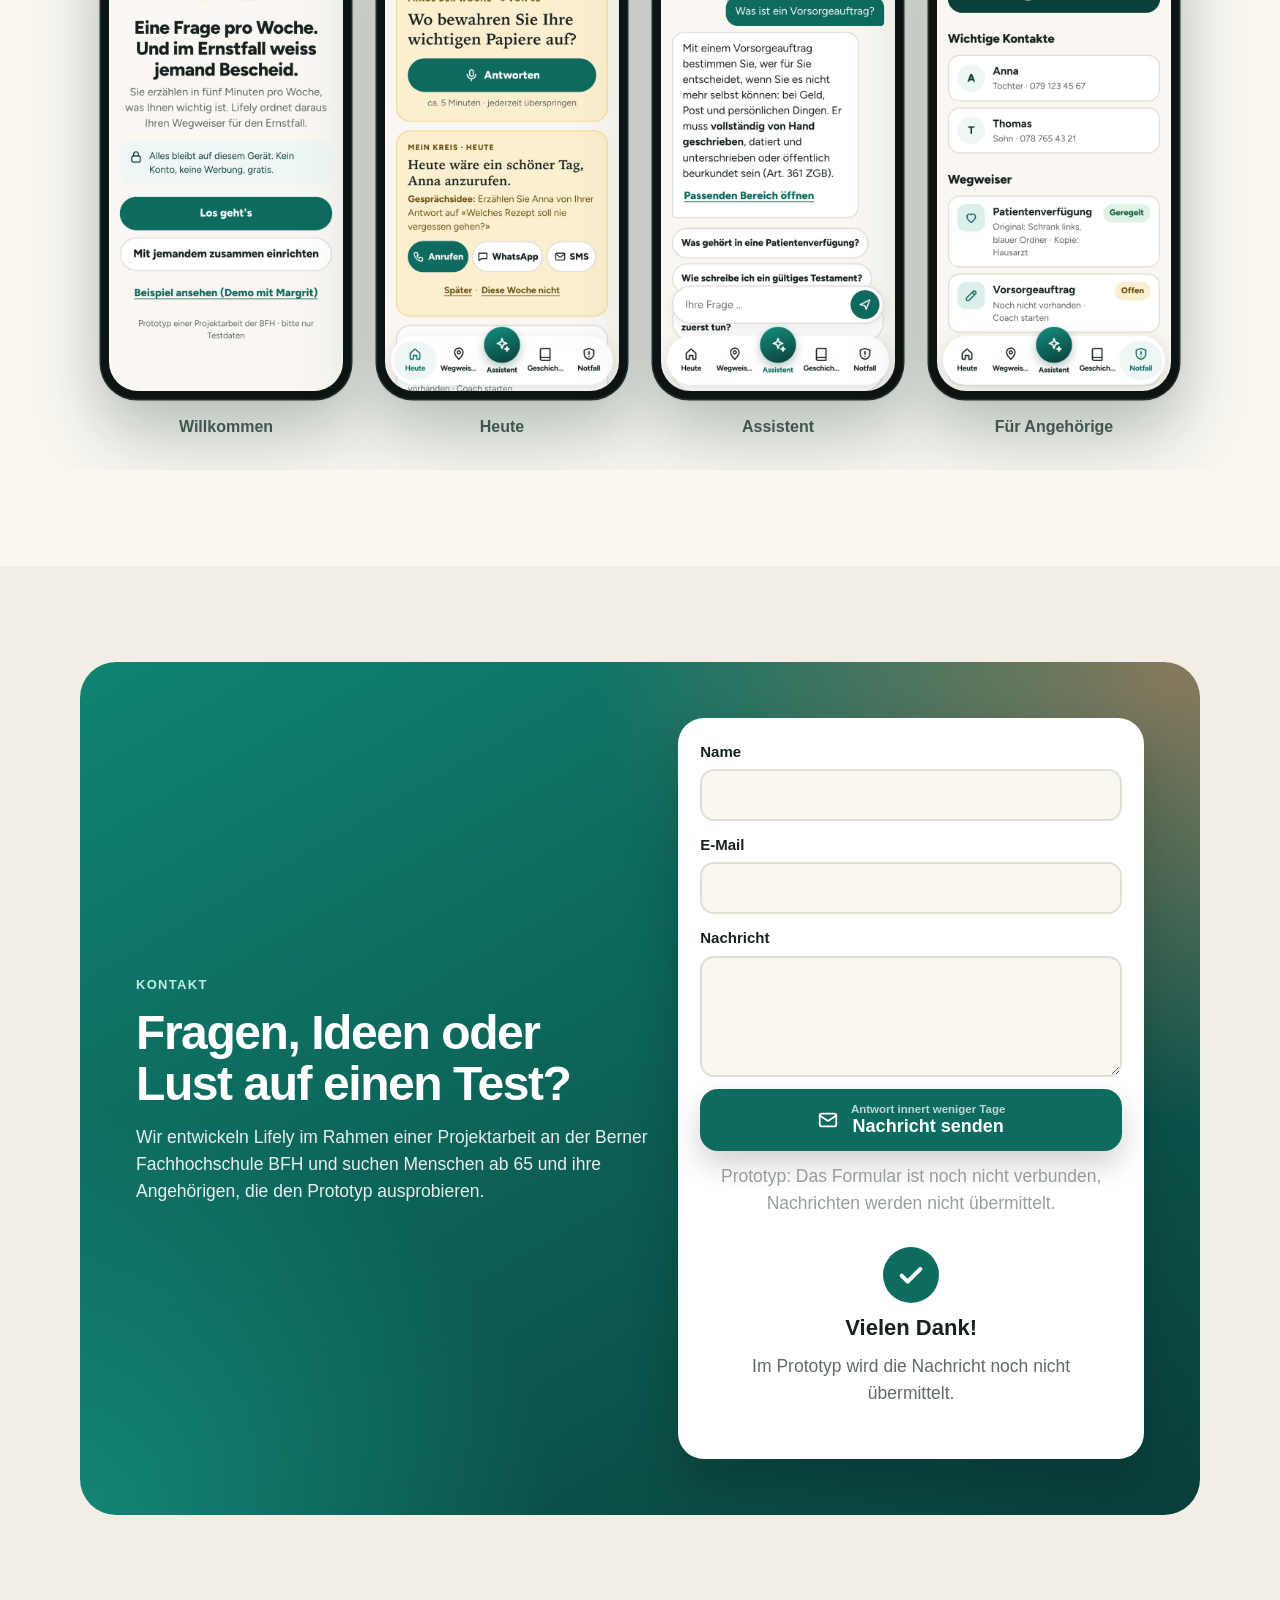
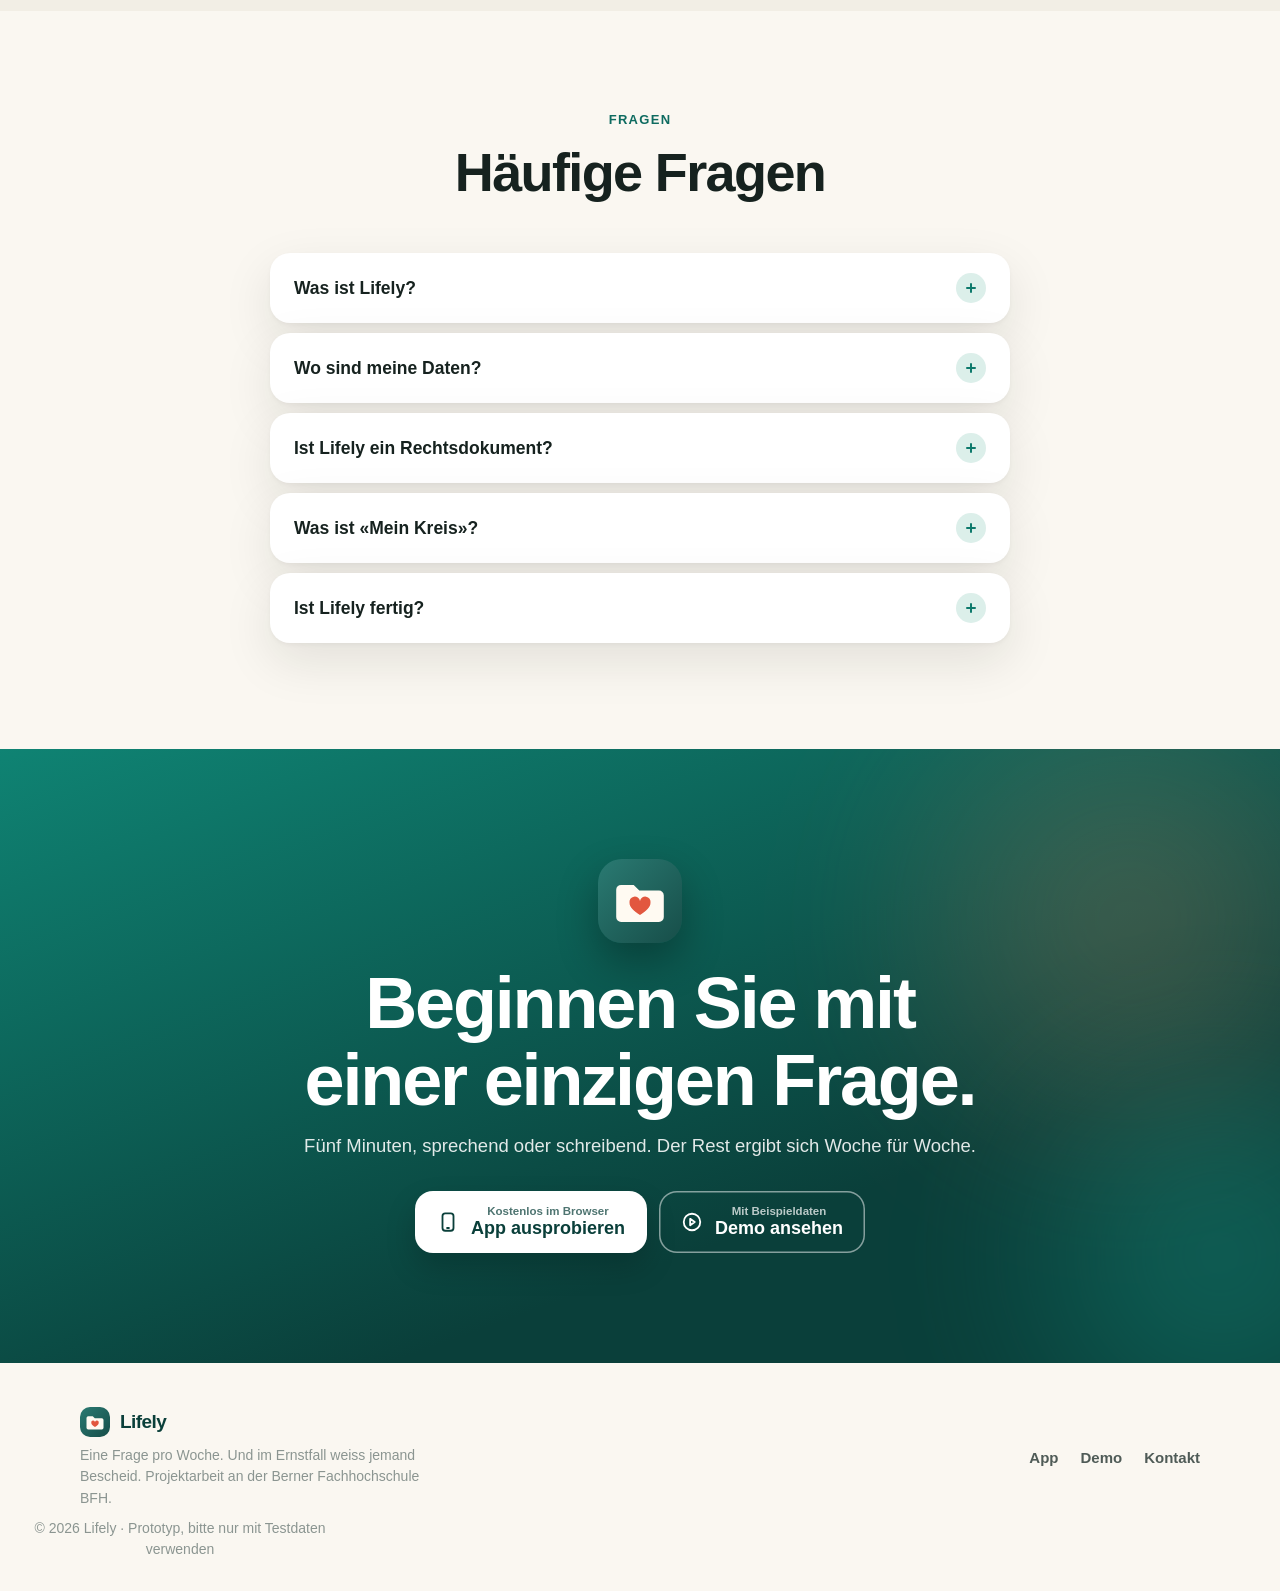
==== commit a46fd6a1: "Rundgang nach dem Einrichten; Korrekturen aus zwei Prüfungen (Druckknopf, Gesprächsideen, Handy-Über" ====
--- a/index.html
+++ b/index.html
@@ -12,7 +12,7 @@
   <link rel="icon" href="logo.svg" type="image/svg+xml">
   <link rel="preload" href="figtree-latin.woff2" as="font" type="font/woff2" crossorigin>
   <link rel="stylesheet" href="landing.css?v=1">
-  <link rel="stylesheet" href="extra.css?v=1">
+  <link rel="stylesheet" href="extra.css?v=2">
   <script>document.documentElement.classList.add('js')</script>
 </head>
 <body>
@@ -93,7 +93,7 @@
 
     <section class="section" id="so-gehts">
       <div class="wrap">
-        <div class="head rv"><span class="kicker">So geht's</span><h2>Vier Schritte, kein Formular.</h2><p>Die Person beantwortet nur kleine Fragen. Alles geschieht auf dem eigenen Gerät.</p></div>
+        <div class="head rv"><span class="kicker">So geht's</span><h2>Vier Schritte, kein Formular.</h2><p>Sie beantworten nur kurze Fragen. Alles geschieht auf Ihrem eigenen Gerät.</p></div>
         <div class="steps four">
           <svg class="connector" viewBox="0 0 1000 40" preserveAspectRatio="none" aria-hidden="true"><path d="M60 20 C 300 -10, 400 50, 500 20 S 760 -10, 940 20"/></svg>
           <article class="step rv"><span class="num">1</span><span class="step-ic"><svg><use href="#i-people"/></svg></span><h3>Zu zweit einrichten</h3><p>Kinder richten Lifely mit den Eltern ein. Zehn Minuten, kein Konto.</p></article>
@@ -109,15 +109,15 @@
         <div class="head rv"><span class="kicker">Funktionen</span><h2>Ein Ritual statt eines Aktenordners.</h2></div>
         <div class="split">
           <div class="split-text rv"><span class="tag-ic sunic"><svg><use href="#i-mic"/></svg></span><h3>Eine Frage pro Woche</h3>
-            <p>Zwei Drittel Erinnerungen und Alltag, ein Drittel Vorsorge. So bleibt es ein Ritual und fühlt sich nicht wie eine Pflicht an. Antworten Sie mit Ihrer Stimme oder mit der Tastatur.</p>
+            <p>Etwa die Hälfte Erinnerungen und Alltag, die andere Hälfte Wünsche und Vorsorge. So bleibt es ein Ritual und fühlt sich nicht wie eine Pflicht an. Antworten Sie mit Ihrer Stimme oder mit der Tastatur.</p>
             <div class="tags"><span>Kindheit</span><span>Rezepte</span><span>Musik</span><span>Papiere</span><span>Vertrauen</span><span>Wünsche</span></div></div>
           <div class="split-art rv"><div class="phone tilt-r"><img src="img/frage.jpg" alt="Frage der Woche beantworten" width="640" height="1385" loading="lazy"></div></div>
         </div>
         <div class="split rev">
           <div class="split-art rv"><div class="phone tilt-l"><img src="img/wegweiser.jpg" alt="Wegweiser mit Status" width="640" height="1385" loading="lazy"></div></div>
           <div class="split-text rv"><span class="tag-ic"><svg><use href="#i-pin"/></svg></span><h3>Wegweiser statt Ablage</h3>
-            <p>Was ist geregelt, wo liegt das Original, wer weiss Bescheid? Verfügungen, Testament, Versicherungen, Konten, Verträge und Abos, jeweils mit klarem Status. Mehrere Einträge pro Bereich, ein Foto ist nicht nötig.</p>
-            <ul class="mini-list"><li>Patientenverfügung · Schrank links</li><li>Vertretungsperson · Anna informiert</li><li>Verträge &amp; Abos · Swisscom, Der Bund</li></ul></div>
+            <p>Was ist geregelt, wo liegt das Original, wer weiss Bescheid? Verfügungen, Testament, Versicherungen, Konten, Verträge und Abos, jeweils mit klarem Status. Pro Bereich sind mehrere Einträge möglich.</p>
+            <ul class="mini-list"><li>Patientenverfügung · Schrank links</li><li>Wer für mich entscheidet · Anna, informiert</li><li>Verträge &amp; Abos · Swisscom, Der Bund</li></ul></div>
         </div>
         <div class="split">
           <div class="split-text rv"><span class="tag-ic"><svg><use href="#i-pen"/></svg></span><h3>Vorsorgeauftrag in sieben Schritten</h3>
@@ -136,8 +136,8 @@
     <section class="section kreis" id="mein-kreis">
       <div class="wrap">
         <div class="split">
-          <div class="split-text rv"><span class="kicker">Neu · Mein Kreis</span><h3 class="big">Ein kurzes Hallo freut die meisten mehr, als man denkt.</h3>
-            <p>Fast alle haben Menschen, nur der Kontakt ist oft zu selten. In «Mein Kreis» hinterlegen Sie bis zu fünf Menschen mit Ihrem Rhythmus. Lifely erinnert sanft, schlägt ein Thema aus der Wochenfrage vor und öffnet den Anruf mit einem Tipp.</p>
+          <div class="split-text rv"><span class="kicker">Mein Kreis</span><h3 class="big">Ein kurzes Hallo freut die meisten mehr, als man denkt.</h3>
+            <p>Fast alle haben Menschen, nur der Kontakt ist oft zu selten. In «Mein Kreis» hinterlegen Sie bis zu fünf Menschen mit Ihrem Rhythmus. Lifely erinnert sanft und schlägt ein Gesprächsthema vor. Mit einem Tipp rufen Sie an oder schreiben eine Nachricht.</p>
             <ul class="mini-list"><li>Familie, Freunde, Nachbarin, keine Fremden</li><li>Gesprächsidee aus Ihrer Frage der Woche</li><li>Anrufen, WhatsApp oder SMS mit einem Tipp</li></ul>
             <div class="helpline"><b>Reden tut gut</b><span><a href="tel:143">143</a> Die Dargebotene Hand</span><span><a href="tel:0800890890">0800 890 890</a> malreden</span><span><a href="tel:0585911515">058 591 15 15</a> Pro Senectute</span></div></div>
           <div class="split-art rv"><div class="phone tilt-r"><img src="img/kreis.jpg" alt="Mein Kreis mit Erinnerung an Anna" width="640" height="1385" loading="lazy"></div></div>
@@ -150,8 +150,8 @@
         <div class="head rv"><span class="kicker">Gemacht für Sie</span><h2>Einfach. Gross. Sicher.</h2></div>
         <div class="bento">
           <article class="tile t-ring rv"><div class="ring" id="ring" data-to="50" style="--p:0"><span id="ringNum">0 %</span></div><h3>Sie sehen, was fehlt</h3><p>Geregelt, offen oder bitte prüfen: als Wort und als Farbe.</p></article>
-          <article class="tile t-bell rv"><div class="notif"><img src="logo.svg" alt="" width="34" height="34"><span><b>Lifely</b><small>Heute wäre ein schöner Tag, Anna anzurufen.</small></span></div><h3>Erinnert sanft</h3><p>Keine Zähler, keine roten Warnungen. Sie bestimmen den Rhythmus.</p></article>
-          <article class="tile t-lang rv"><div class="aa" aria-hidden="true">Aa</div><h3>Grosse Schrift</h3><p>Drei Stufen, Knöpfe ab 52 Pixel, klare Kontraste.</p></article>
+          <article class="tile t-bell rv"><div class="notif"><img src="logo.svg" alt="" width="34" height="34"><span><b>Lifely</b><small>Heute wäre ein schöner Tag, Anna anzurufen.</small></span></div><h3>Erinnert sanft</h3><p>Beim Öffnen sehen Sie, wen Sie anrufen könnten. Sie bestimmen den Rhythmus, auf Wunsch auch im Kalender.</p></article>
+          <article class="tile t-lang rv"><div class="aa" aria-hidden="true">Aa</div><h3>Grosse Schrift</h3><p>Drei Schriftstufen, grosse Knöpfe, klare Kontraste.</p></article>
           <article class="tile t-size rv"><div class="lockbox" aria-hidden="true"><svg><use href="#i-lock"/></svg></div><h3>Verschlüsselt</h3><p>Das Notfallpaket öffnet nur, wer das Passwort von Ihnen bekommen hat.</p></article>
           <article class="tile t-lock rv"><div class="micbox" aria-hidden="true"><svg><use href="#i-mic"/></svg></div><h3>Sprechen statt tippen</h3><p>Antworten Sie einfach mit Ihrer Stimme.</p></article>
         </div>
--- a/extra.css
+++ b/extra.css
@@ -36,3 +36,7 @@
   .hero h1 { font-size: 40px; }
   .contact { padding: 18px; }
 }
+
+/* Grössere Tippflächen */
+.helpline a { display: inline-flex; align-items: center; min-height: 44px; }
+.foot nav a, .links a { display: inline-flex; align-items: center; min-height: 44px; }
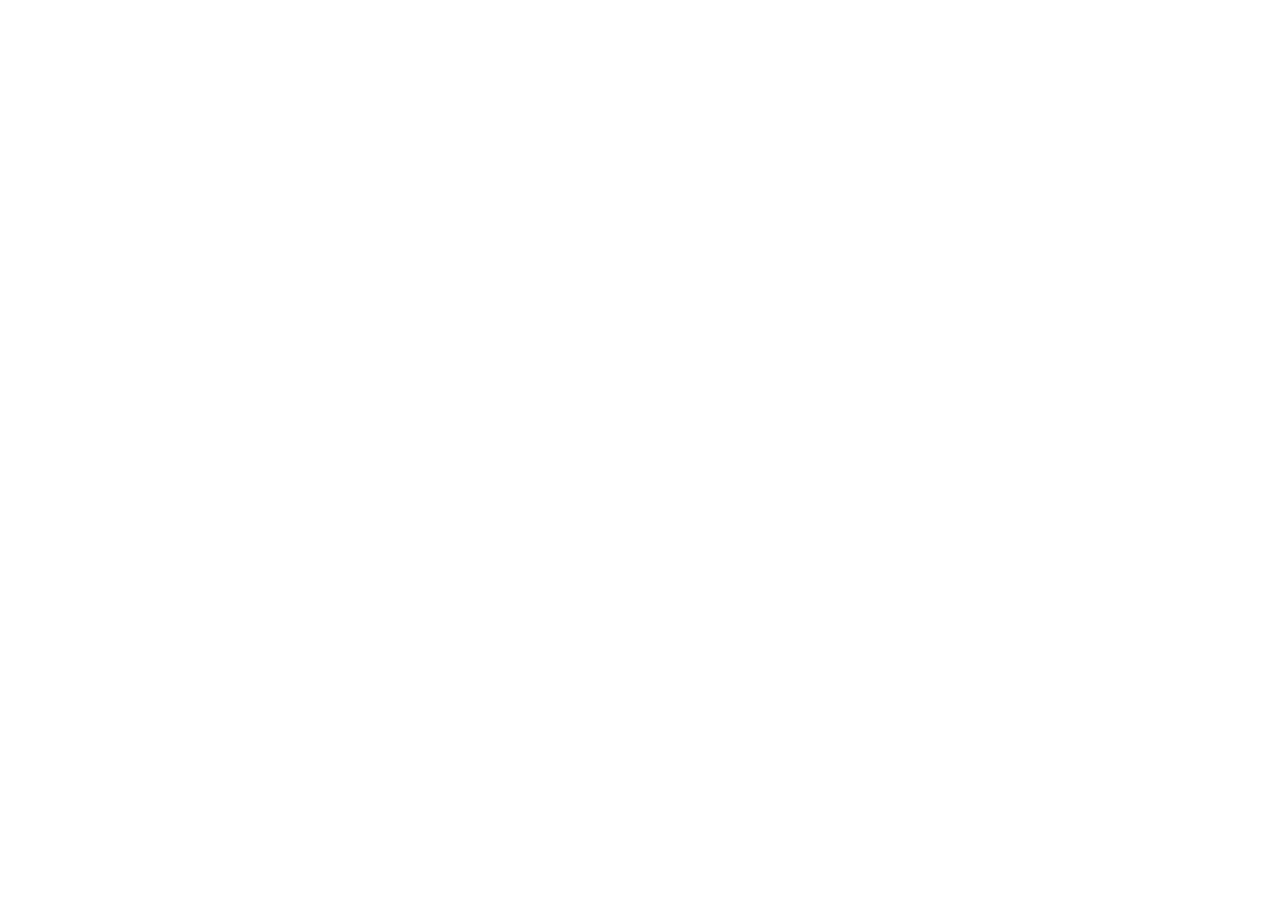
==== commit 3b137837: "Weiterleitung auf die neue Lifely-Seite (Version 2 ersetzt) Co-Authored-By: Claude Sonnet 5.5 <norep" ====
--- a/index.html
+++ b/index.html
@@ -2,223 +2,18 @@
 <html lang="de-CH">
 <head>
   <meta charset="utf-8">
-  <meta name="viewport" content="width=device-width, initial-scale=1, viewport-fit=cover">
-  <meta name="theme-color" content="#faf7f1">
-  <title>Lifely – Eine Frage pro Woche</title>
-  <meta name="description" content="Lifely stellt jede Woche eine einfache Frage. Daraus entsteht ein Wegweiser für den Ernstfall. Alles bleibt auf Ihrem Gerät. Projektarbeit der Berner Fachhochschule BFH.">
-  <meta property="og:title" content="Lifely – Eine Frage pro Woche. Und im Ernstfall weiss jemand Bescheid.">
-  <meta property="og:description" content="Vorsorge als Wochenritual statt Aktenordner. Kein Konto, keine Cloud, gratis.">
-  <meta property="og:image" content="https://icham135.github.io/lifely2/img/heute.jpg">
-  <link rel="icon" href="logo.svg" type="image/svg+xml">
-  <link rel="preload" href="figtree-latin.woff2" as="font" type="font/woff2" crossorigin>
-  <link rel="stylesheet" href="landing.css?v=1">
-  <link rel="stylesheet" href="extra.css?v=2">
-  <script>document.documentElement.classList.add('js')</script>
+  <meta name="viewport" content="width=device-width, initial-scale=1">
+  <title>Lifely ist umgezogen</title>
+  <meta http-equiv="refresh" content="0; url=https://icham135.github.io/lifely/">
+  <link rel="canonical" href="https://icham135.github.io/lifely/">
+  <style>body{font:18px/1.5 system-ui,sans-serif;background:#faf7f1;color:#16221f;display:grid;place-items:center;min-height:100vh;margin:0;text-align:center;padding:24px}a{color:#0e6b60;font-weight:700}</style>
 </head>
 <body>
-  <svg width="0" height="0" style="position:absolute" aria-hidden="true">
-    <symbol id="i-check" viewBox="0 0 24 24"><path d="M5 12.5l4.5 4.5L19 7.5"/></symbol>
-    <symbol id="i-phone" viewBox="0 0 24 24"><rect x="6" y="2.5" width="12" height="19" rx="3"/><path d="M11 18.5h2"/></symbol>
-    <symbol id="i-call" viewBox="0 0 24 24"><path d="M5 4h4l2 5-2.5 1.5a11 11 0 0 0 5 5L15 13l5 2v4a2 2 0 0 1-2 2A16 16 0 0 1 3 6a2 2 0 0 1 2-2"/></symbol>
-    <symbol id="i-play" viewBox="0 0 24 24"><circle cx="12" cy="12" r="9"/><path d="M10 8.5l5 3.5-5 3.5z"/></symbol>
-    <symbol id="i-mic" viewBox="0 0 24 24"><rect x="9" y="3" width="6" height="11" rx="3"/><path d="M5 11a7 7 0 0 0 14 0M12 18v3"/></symbol>
-    <symbol id="i-pin" viewBox="0 0 24 24"><path d="M12 21s-7-6.2-7-11.5a7 7 0 0 1 14 0C19 14.8 12 21 12 21z"/><circle cx="12" cy="9.5" r="2.5"/></symbol>
-    <symbol id="i-people" viewBox="0 0 24 24"><circle cx="9" cy="8" r="3.5"/><path d="M2.5 20a6.5 6.5 0 0 1 13 0"/><circle cx="17" cy="9" r="2.5"/><path d="M16 14.2a5 5 0 0 1 5.5 5.8"/></symbol>
-    <symbol id="i-shield" viewBox="0 0 24 24"><path d="M12 3l8 3v6c0 4.5-3.4 8.2-8 9-4.6-.8-8-4.5-8-9V6z"/><path d="M9 12l2 2 4-4"/></symbol>
-    <symbol id="i-lock" viewBox="0 0 24 24"><rect x="5" y="11" width="14" height="10" rx="2"/><path d="M8 11V8a4 4 0 0 1 8 0v3"/></symbol>
-    <symbol id="i-book" viewBox="0 0 24 24"><path d="M4 5.5A2.5 2.5 0 0 1 6.5 3H20v15H6.5A2.5 2.5 0 0 0 4 20.5z"/><path d="M4 20.5A2.5 2.5 0 0 0 6.5 23H20v-5"/></symbol>
-    <symbol id="i-pen" viewBox="0 0 24 24"><path d="M4 20h4L19 9a2.8 2.8 0 0 0-4-4L4 16z"/><path d="M13.5 6.5l4 4"/></symbol>
-    <symbol id="i-heart" viewBox="0 0 24 24"><path d="M12 20s-7-4.4-7-10a4 4 0 0 1 7-2.6A4 4 0 0 1 19 10c0 5.6-7 10-7 10z"/></symbol>
-    <symbol id="i-chat" viewBox="0 0 24 24"><path d="M4 5h16v11H9l-5 4z"/></symbol>
-    <symbol id="i-mail" viewBox="0 0 24 24"><rect x="3" y="5" width="18" height="14" rx="2"/><path d="M3 7l9 6 9-6"/></symbol>
-  </svg>
-
-  <header class="nav" id="nav">
-    <div class="wrap nav-in">
-      <a class="logo" href="./"><img src="logo.svg" alt="" width="36" height="36">Lifely</a>
-      <nav class="links" aria-label="Seitennavigation"><a href="#so-gehts">So geht's</a><a href="#funktionen">Funktionen</a><a href="#mein-kreis">Mein Kreis</a><a href="#kontakt">Kontakt</a></nav>
-      <a class="btn small" href="app/">App öffnen</a>
-    </div>
-  </header>
-
   <main>
-    <section class="hero">
-      <div class="aurora" aria-hidden="true"><span></span><span></span><span></span></div>
-      <div class="wrap hero-in">
-        <div class="hero-text">
-          <span class="badge rv"><span class="dot"></span> Projektarbeit BFH · Prototyp</span>
-          <h1 class="split-words">Eine Frage pro Woche. <span class="grad">Und im Ernstfall weiss jemand Bescheid.</span></h1>
-          <p class="lead rv">Lifely stellt jede Woche eine einfache Frage. Sie antworten in fünf Minuten, sprechend oder schreibend. Daraus entstehen Ihr Erinnerungsbüchlein und ein Wegweiser, der zeigt, was geregelt ist und wo die Originale liegen.</p>
-          <div class="ctas rv">
-            <a class="store dark" href="app/"><svg><use href="#i-phone"/></svg><span><small>Kostenlos im Browser</small>App ausprobieren</span></a>
-            <a class="store ghost" href="app/?demo#heute"><svg><use href="#i-play"/></svg><span><small>Mit Beispieldaten</small>Demo ansehen</span></a>
-          </div>
-          <ul class="trust rv"><li><svg><use href="#i-check"/></svg>Kein Konto</li><li><svg><use href="#i-check"/></svg>Daten bleiben auf dem Gerät</li><li><svg><use href="#i-check"/></svg>Gratis</li></ul>
-        </div>
-        <div class="hero-art" aria-label="Lifely auf dem Handy">
-          <div class="phone back" aria-hidden="true"><img src="img/wegweiser.jpg" alt="" width="640" height="1385"></div>
-          <div class="phone main story" id="story">
-            <div class="story-bars" aria-hidden="true"><i></i><i></i><i></i><i></i></div>
-            <img class="on" src="img/heute.jpg" alt="Startseite mit der Frage der Woche" width="640" height="1385">
-            <img src="img/frage.jpg" alt="Antwort sprechen oder schreiben" width="640" height="1385" loading="lazy">
-            <img src="img/kreis.jpg" alt="Mein Kreis mit Gesprächsidee" width="640" height="1385" loading="lazy">
-            <img src="img/notfall.jpg" alt="Notfall-Bereich mit Notfallpaket" width="640" height="1385" loading="lazy">
-          </div>
-          <div class="chip c1"><span class="chip-ic sunic"><svg><use href="#i-mic"/></svg></span><span><b>Frage der Woche</b><small>Woche 4 von 52</small></span></div>
-          <div class="chip c2"><span class="chip-ic"><svg><use href="#i-call"/></svg></span><span><b>Anna anrufen?</b><small>Heute wäre ein schöner Tag</small></span></div>
-          <div class="chip c3"><span class="chip-ic ok"><svg><use href="#i-lock"/></svg></span><span><b>Notfallpaket</b><small>verschlüsselt erstellt</small></span></div>
-        </div>
-      </div>
-      <div class="marquee" aria-hidden="true"><div class="track q">
-        <span>Was war Ihr schönster Tag als Kind?</span><span>Welches Rezept soll nie vergessen gehen?</span><span>Wo bewahren Sie Ihre wichtigen Papiere auf?</span><span>Welche Musik begleitet Sie schon Ihr ganzes Leben?</span><span>Wem würden Sie vertrauen?</span><span>Was gibt Ihnen Kraft?</span>
-        <span>Was war Ihr schönster Tag als Kind?</span><span>Welches Rezept soll nie vergessen gehen?</span><span>Wo bewahren Sie Ihre wichtigen Papiere auf?</span><span>Welche Musik begleitet Sie schon Ihr ganzes Leben?</span><span>Wem würden Sie vertrauen?</span><span>Was gibt Ihnen Kraft?</span>
-      </div></div>
-    </section>
-
-    <section class="strip">
-      <div class="wrap strip-in">
-        <div class="rv"><b class="count" data-to="52">52</b><span>Fragen, eine pro Woche</span></div>
-        <div class="rv"><b class="count" data-to="5">5</b><span>Minuten pro Woche</span></div>
-        <div class="rv"><b class="count" data-to="7">7</b><span>Bereiche im Wegweiser</span></div>
-        <div class="rv"><b>0</b><span>Konten, Server oder Werbung</span></div>
-      </div>
-    </section>
-
-    <section class="statement">
-      <div class="wrap narrow">
-        <p class="kicker rv">Warum Lifely</p>
-        <p class="fill" id="fill">Vorsorge scheitert selten am Wissen, sondern am Anfangen. Darum beginnt Lifely nicht mit einem Formular, sondern mit einer Frage. Woche für Woche entsteht Ihr Wegweiser, und im Ernstfall weiss jemand Bescheid.</p>
-      </div>
-    </section>
-
-    <section class="section" id="so-gehts">
-      <div class="wrap">
-        <div class="head rv"><span class="kicker">So geht's</span><h2>Vier Schritte, kein Formular.</h2><p>Sie beantworten nur kurze Fragen. Alles geschieht auf Ihrem eigenen Gerät.</p></div>
-        <div class="steps four">
-          <svg class="connector" viewBox="0 0 1000 40" preserveAspectRatio="none" aria-hidden="true"><path d="M60 20 C 300 -10, 400 50, 500 20 S 760 -10, 940 20"/></svg>
-          <article class="step rv"><span class="num">1</span><span class="step-ic"><svg><use href="#i-people"/></svg></span><h3>Zu zweit einrichten</h3><p>Kinder richten Lifely mit den Eltern ein. Zehn Minuten, kein Konto.</p></article>
-          <article class="step rv"><span class="num">2</span><span class="step-ic"><svg><use href="#i-mic"/></svg></span><h3>Jede Woche eine Frage</h3><p>Sprechen oder schreiben, jederzeit überspringen.</p></article>
-          <article class="step rv"><span class="num">3</span><span class="step-ic"><svg><use href="#i-pin"/></svg></span><h3>Der Wegweiser füllt sich</h3><p>Praktische Antworten tragen Fundorte ein, nach Rückfrage.</p></article>
-          <article class="step rv"><span class="num">4</span><span class="step-ic"><svg><use href="#i-shield"/></svg></span><h3>Im Ernstfall bereit</h3><p>Ein Knopf: Lifely prüft, was fehlt, und erstellt ein verschlüsseltes Notfallpaket.</p></article>
-        </div>
-      </div>
-    </section>
-
-    <section class="section alt" id="funktionen">
-      <div class="wrap">
-        <div class="head rv"><span class="kicker">Funktionen</span><h2>Ein Ritual statt eines Aktenordners.</h2></div>
-        <div class="split">
-          <div class="split-text rv"><span class="tag-ic sunic"><svg><use href="#i-mic"/></svg></span><h3>Eine Frage pro Woche</h3>
-            <p>Etwa die Hälfte Erinnerungen und Alltag, die andere Hälfte Wünsche und Vorsorge. So bleibt es ein Ritual und fühlt sich nicht wie eine Pflicht an. Antworten Sie mit Ihrer Stimme oder mit der Tastatur.</p>
-            <div class="tags"><span>Kindheit</span><span>Rezepte</span><span>Musik</span><span>Papiere</span><span>Vertrauen</span><span>Wünsche</span></div></div>
-          <div class="split-art rv"><div class="phone tilt-r"><img src="img/frage.jpg" alt="Frage der Woche beantworten" width="640" height="1385" loading="lazy"></div></div>
-        </div>
-        <div class="split rev">
-          <div class="split-art rv"><div class="phone tilt-l"><img src="img/wegweiser.jpg" alt="Wegweiser mit Status" width="640" height="1385" loading="lazy"></div></div>
-          <div class="split-text rv"><span class="tag-ic"><svg><use href="#i-pin"/></svg></span><h3>Wegweiser statt Ablage</h3>
-            <p>Was ist geregelt, wo liegt das Original, wer weiss Bescheid? Verfügungen, Testament, Versicherungen, Konten, Verträge und Abos, jeweils mit klarem Status. Pro Bereich sind mehrere Einträge möglich.</p>
-            <ul class="mini-list"><li>Patientenverfügung · Schrank links</li><li>Wer für mich entscheidet · Anna, informiert</li><li>Verträge &amp; Abos · Swisscom, Der Bund</li></ul></div>
-        </div>
-        <div class="split">
-          <div class="split-text rv"><span class="tag-ic"><svg><use href="#i-pen"/></svg></span><h3>Vorsorgeauftrag in sieben Schritten</h3>
-            <p>Von «Wer soll entscheiden?» bis «jährlich prüfen». Der Coach erklärt, was gilt, und verweist auf Muster und das Zivilstandsamt. Lifely erstellt kein Rechtsdokument.</p>
-            <div class="callout">«Vollständig von Hand schreiben, mit Datum und Unterschrift, oder öffentlich beurkunden lassen.»</div></div>
-          <div class="split-art rv"><div class="phone tilt-r"><img src="img/coach.jpg" alt="Vorsorgeauftrag-Coach" width="640" height="1385" loading="lazy"></div></div>
-        </div>
-        <div class="split rev">
-          <div class="split-art rv"><div class="phone tilt-l"><img src="img/geschichte.jpg" alt="Meine Geschichte mit Büchlein" width="640" height="1385" loading="lazy"></div></div>
-          <div class="split-text rv"><span class="tag-ic coral"><svg><use href="#i-book"/></svg></span><h3>Ihre Geschichte als Büchlein</h3>
-            <p>Aus den Antworten entsteht ein Büchlein zum Ausdrucken oder Verschenken. Und eine Gesprächskarte «Das ist mir wichtig» für Familie und Hausarzt.</p></div>
-        </div>
-      </div>
-    </section>
-
-    <section class="section kreis" id="mein-kreis">
-      <div class="wrap">
-        <div class="split">
-          <div class="split-text rv"><span class="kicker">Mein Kreis</span><h3 class="big">Ein kurzes Hallo freut die meisten mehr, als man denkt.</h3>
-            <p>Fast alle haben Menschen, nur der Kontakt ist oft zu selten. In «Mein Kreis» hinterlegen Sie bis zu fünf Menschen mit Ihrem Rhythmus. Lifely erinnert sanft und schlägt ein Gesprächsthema vor. Mit einem Tipp rufen Sie an oder schreiben eine Nachricht.</p>
-            <ul class="mini-list"><li>Familie, Freunde, Nachbarin, keine Fremden</li><li>Gesprächsidee aus Ihrer Frage der Woche</li><li>Anrufen, WhatsApp oder SMS mit einem Tipp</li></ul>
-            <div class="helpline"><b>Reden tut gut</b><span><a href="tel:143">143</a> Die Dargebotene Hand</span><span><a href="tel:0800890890">0800 890 890</a> malreden</span><span><a href="tel:0585911515">058 591 15 15</a> Pro Senectute</span></div></div>
-          <div class="split-art rv"><div class="phone tilt-r"><img src="img/kreis.jpg" alt="Mein Kreis mit Erinnerung an Anna" width="640" height="1385" loading="lazy"></div></div>
-        </div>
-      </div>
-    </section>
-
-    <section class="section alt">
-      <div class="wrap">
-        <div class="head rv"><span class="kicker">Gemacht für Sie</span><h2>Einfach. Gross. Sicher.</h2></div>
-        <div class="bento">
-          <article class="tile t-ring rv"><div class="ring" id="ring" data-to="50" style="--p:0"><span id="ringNum">0 %</span></div><h3>Sie sehen, was fehlt</h3><p>Geregelt, offen oder bitte prüfen: als Wort und als Farbe.</p></article>
-          <article class="tile t-bell rv"><div class="notif"><img src="logo.svg" alt="" width="34" height="34"><span><b>Lifely</b><small>Heute wäre ein schöner Tag, Anna anzurufen.</small></span></div><h3>Erinnert sanft</h3><p>Beim Öffnen sehen Sie, wen Sie anrufen könnten. Sie bestimmen den Rhythmus, auf Wunsch auch im Kalender.</p></article>
-          <article class="tile t-lang rv"><div class="aa" aria-hidden="true">Aa</div><h3>Grosse Schrift</h3><p>Drei Schriftstufen, grosse Knöpfe, klare Kontraste.</p></article>
-          <article class="tile t-size rv"><div class="lockbox" aria-hidden="true"><svg><use href="#i-lock"/></svg></div><h3>Verschlüsselt</h3><p>Das Notfallpaket öffnet nur, wer das Passwort von Ihnen bekommen hat.</p></article>
-          <article class="tile t-lock rv"><div class="micbox" aria-hidden="true"><svg><use href="#i-mic"/></svg></div><h3>Sprechen statt tippen</h3><p>Antworten Sie einfach mit Ihrer Stimme.</p></article>
-        </div>
-      </div>
-    </section>
-
-    <section class="section">
-      <div class="wrap"><div class="head rv"><span class="kicker">Rundgang</span><h2>So sieht Lifely aus.</h2></div></div>
-      <div class="gallery" tabindex="0" aria-label="Bildschirme der App">
-        <figure class="rv"><div class="phone"><img src="img/willkommen.jpg" alt="Willkommen" width="640" height="1385" loading="lazy"></div><figcaption>Willkommen</figcaption></figure>
-        <figure class="rv"><div class="phone"><img src="img/heute.jpg" alt="Heute" width="640" height="1385" loading="lazy"></div><figcaption>Heute</figcaption></figure>
-        <figure class="rv"><div class="phone"><img src="img/assistent.jpg" alt="Assistent" width="640" height="1385" loading="lazy"></div><figcaption>Assistent</figcaption></figure>
-        <figure class="rv"><div class="phone"><img src="img/ansicht.jpg" alt="Ansicht für Angehörige" width="640" height="1385" loading="lazy"></div><figcaption>Für Angehörige</figcaption></figure>
-      </div>
-    </section>
-
-    <section class="section alt" id="kontakt">
-      <div class="wrap">
-        <div class="survey-card rv">
-          <div class="survey-text">
-            <span class="kicker light">Kontakt</span>
-            <h2>Fragen, Ideen oder Lust auf einen Test?</h2>
-            <p>Wir entwickeln Lifely im Rahmen einer Projektarbeit an der Berner Fachhochschule BFH und suchen Menschen ab 65 und ihre Angehörigen, die den Prototyp ausprobieren.</p>
-          </div>
-          <div class="contact">
-            <form id="kontakt-form" novalidate>
-              <label>Name<input name="name" required autocomplete="name"></label>
-              <label>E-Mail<input name="email" type="email" required autocomplete="email"></label>
-              <label>Nachricht<textarea name="msg" rows="4" required></textarea></label>
-              <button class="store light" type="submit"><svg><use href="#i-mail"/></svg><span><small>Antwort innert weniger Tage</small>Nachricht senden</span></button>
-              <p class="form-note">Prototyp: Das Formular ist noch nicht verbunden, Nachrichten werden nicht übermittelt.</p>
-            </form>
-            <div id="kontakt-ok" class="contact-ok" hidden><svg><use href="#i-check"/></svg><b>Vielen Dank!</b><p>Im Prototyp wird die Nachricht noch nicht übermittelt.</p></div>
-          </div>
-        </div>
-      </div>
-    </section>
-
-    <section class="section" id="fragen">
-      <div class="wrap narrow">
-        <div class="head rv"><span class="kicker">Fragen</span><h2>Häufige Fragen</h2></div>
-        <details class="rv"><summary>Was ist Lifely?</summary><div class="ans"><p>Ein Wegweiser für den Ernstfall, der als Wochenfrage beginnt. Sie erzählen in fünf Minuten pro Woche, was Ihnen wichtig ist, und Lifely zeigt, was geregelt ist und wo die Originale liegen.</p></div></details>
-        <details class="rv"><summary>Wo sind meine Daten?</summary><div class="ans"><p>Nur auf Ihrem Gerät. Lifely hat kein Konto, keine Cloud und keinen Server. Für den Ernstfall erstellen Sie mit einem Knopf ein verschlüsseltes Notfallpaket. Ihre Vertrauensperson öffnet es mit dem Passwort, das Sie ihr geben.</p></div></details>
-        <details class="rv"><summary>Ist Lifely ein Rechtsdokument?</summary><div class="ans"><p>Nein. Lifely ist ein Wegweiser und ersetzt keine Beratung, kein Register und kein Notariat. Der Vorsorgeauftrag-Coach erklärt die Schritte, das Dokument schreiben Sie selbst von Hand.</p></div></details>
-        <details class="rv"><summary>Was ist «Mein Kreis»?</summary><div class="ans"><p>Sie hinterlegen bis zu fünf Menschen aus Ihrem Umfeld mit einem Rhythmus. Lifely erinnert sanft, sich zu melden, und schlägt ein Gesprächsthema vor. Es gibt keine Gespräche mit Fremden.</p></div></details>
-        <details class="rv"><summary>Ist Lifely fertig?</summary><div class="ans"><p>Nein, Lifely ist ein Prototyp aus einer Projektarbeit an der BFH (Modul EBDS). Bitte nur mit Testdaten verwenden. Weitere Sprachen folgen.</p></div></details>
-      </div>
-    </section>
-
-    <section class="final">
-      <div class="aurora dark" aria-hidden="true"><span></span><span></span></div>
-      <div class="wrap final-in rv">
-        <img src="logo.svg" alt="" width="84" height="84">
-        <h2>Beginnen Sie mit<br>einer einzigen Frage.</h2>
-        <p>Fünf Minuten, sprechend oder schreibend. Der Rest ergibt sich Woche für Woche.</p>
-        <div class="ctas center"><a class="store light" href="app/"><svg><use href="#i-phone"/></svg><span><small>Kostenlos im Browser</small>App ausprobieren</span></a><a class="store outline" href="app/?demo#heute"><svg><use href="#i-play"/></svg><span><small>Mit Beispieldaten</small>Demo ansehen</span></a></div>
-      </div>
-    </section>
+    <h1>Lifely ist umgezogen</h1>
+    <p>Sie werden gleich weitergeleitet. Falls nicht, tippen Sie hier:</p>
+    <p><a href="https://icham135.github.io/lifely/">icham135.github.io/lifely</a></p>
   </main>
-
-  <footer class="foot">
-    <div class="wrap foot-in">
-      <div><a class="logo small" href="./"><img src="logo.svg" alt="" width="30" height="30">Lifely</a><p>Eine Frage pro Woche. Und im Ernstfall weiss jemand Bescheid. Projektarbeit an der Berner Fachhochschule BFH.</p></div>
-      <nav aria-label="Fusszeile"><a href="app/">App</a><a href="app/?demo#heute">Demo</a><a href="#kontakt">Kontakt</a></nav>
-    </div>
-    <p class="copy">© 2026 Lifely · Prototyp, bitte nur mit Testdaten verwenden</p>
-  </footer>
-  <script src="landing.js?v=1"></script>
+  <script>location.replace('https://icham135.github.io/lifely/');</script>
 </body>
 </html>
